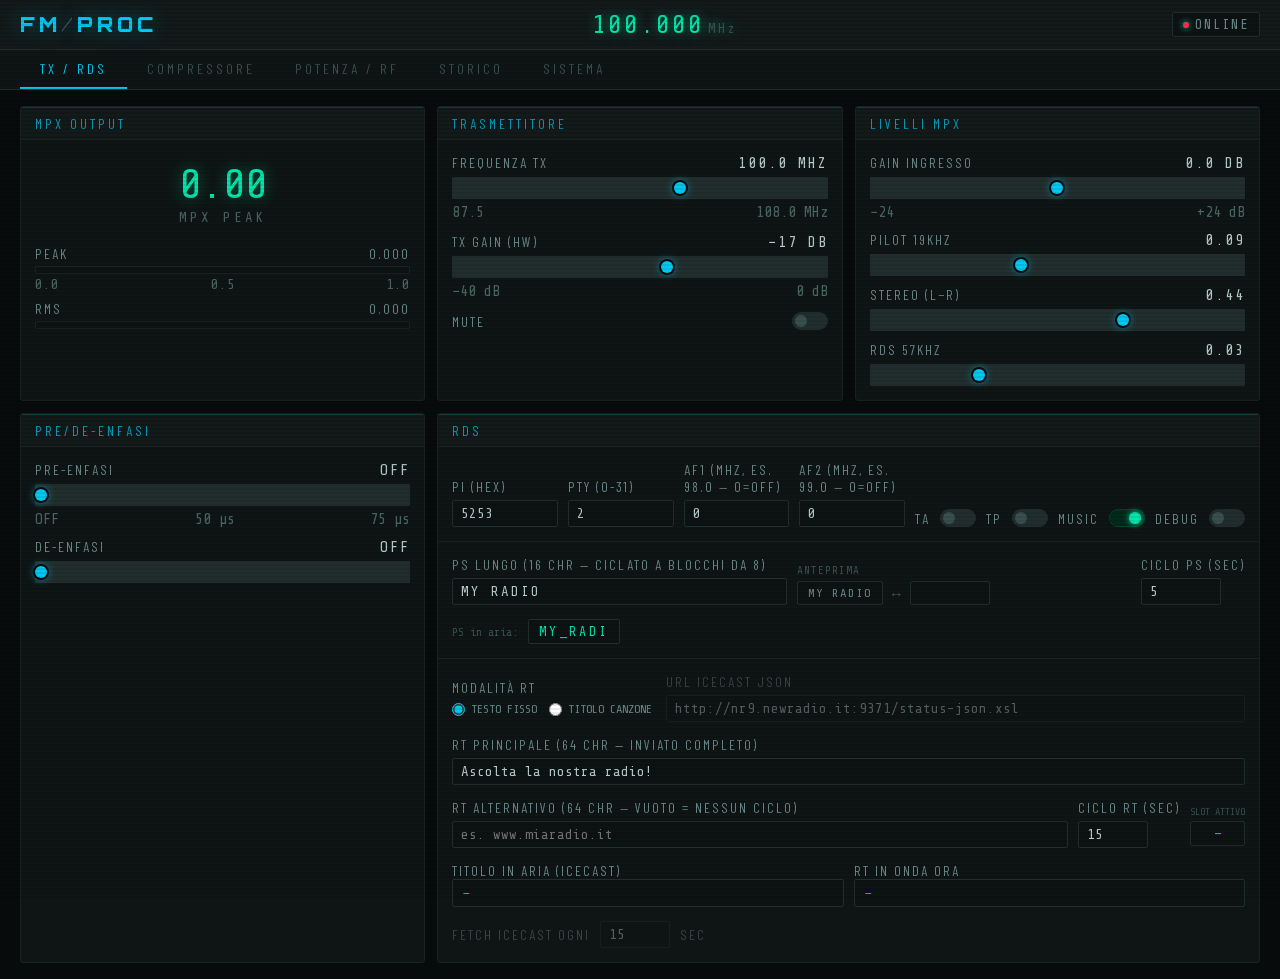
==== control/index.html @ bea3f8e0 "RDS: TP, MS, AF2, PS cycling fix, chain manager webradio RDS encoder (librds/rds.c, rds.h, globals.h" ====
<!DOCTYPE html>
<html lang="it">
<head>
<meta charset="UTF-8">
<meta name="viewport" content="width=device-width, initial-scale=1.0">
<title>FM Processor</title>
<style>
@font-face { font-family:'Barlow Condensed'; font-style:normal; font-weight:300; font-display:swap; src:url('fonts/barlow-condensed-300.woff2') format('woff2'); }
@font-face { font-family:'Barlow Condensed'; font-style:normal; font-weight:400; font-display:swap; src:url('fonts/barlow-condensed-400.woff2') format('woff2'); }
@font-face { font-family:'Barlow Condensed'; font-style:normal; font-weight:600; font-display:swap; src:url('fonts/barlow-condensed-600.woff2') format('woff2'); }
@font-face { font-family:'Barlow Condensed'; font-style:normal; font-weight:700; font-display:swap; src:url('fonts/barlow-condensed-700.woff2') format('woff2'); }
@font-face { font-family:'Orbitron'; font-style:normal; font-weight:400 900; font-display:swap; src:url('fonts/orbitron.woff2') format('woff2'); }
@font-face { font-family:'Share Tech Mono'; font-style:normal; font-weight:400; font-display:swap; src:url('fonts/share-tech-mono.woff2') format('woff2'); }
</style>
<style>
:root {
  --bg:         #080b0b;
  --bg2:        #0d1212;
  --panel:      #0f1515;
  --panel2:     #131a1a;
  --border:     #1a2222;
  --border2:    #222e2e;
  --text:       #b8cccc;
  --text-dim:   #3a5050;
  --text-mid:   #6a8888;
  --green:      #00e5aa;
  --green-dim:  #004433;
  --yellow:     #f5c400;
  --red:        #ff2d55;
  --red-dim:    #440010;
  --blue:       #00c8f0;
  --blue-dim:   #003344;
  --orange:     #ff7d2a;
  --purple:     #b060ff;
  --mono:       'Share Tech Mono', monospace;
  --orb:        'Orbitron', sans-serif;
  --cond:       'Barlow Condensed', sans-serif;
}
*{box-sizing:border-box;margin:0;padding:0}
body{background:var(--bg);color:var(--text);font-family:var(--cond);font-size:15px;min-height:100vh;overflow-x:hidden}

/* ── SCANLINE overlay ── */
body::before{
  content:'';position:fixed;inset:0;pointer-events:none;z-index:9999;
  background:repeating-linear-gradient(0deg,transparent,transparent 2px,rgba(0,0,0,.08) 2px,rgba(0,0,0,.08) 4px);
}

/* ── TOP BAR ── */
.topbar{
  display:flex;align-items:center;justify-content:space-between;
  padding:10px 20px;background:var(--panel2);
  border-bottom:1px solid var(--border2);
  position:sticky;top:0;z-index:100;
}
.logo{font-family:var(--orb);font-size:20px;font-weight:900;letter-spacing:4px;
  color:var(--blue);text-shadow:0 0 20px rgba(0,200,240,.4);}
.logo em{color:var(--text-dim);font-style:normal;font-weight:400}
.topbar-center{display:flex;gap:20px;align-items:center}
.freq-display{
  font-family:var(--mono);font-size:26px;color:var(--green);
  text-shadow:0 0 12px rgba(0,229,170,.5);letter-spacing:2px;
}
.freq-display span{font-size:14px;color:var(--text-dim);margin-left:4px}
.topbar-right{display:flex;gap:12px;align-items:center}
.status-chip{
  display:flex;align-items:center;gap:6px;padding:4px 10px;
  background:var(--bg2);border:1px solid var(--border2);border-radius:2px;
  font-family:var(--mono);font-size:14px;letter-spacing:1px;color:var(--text-mid);
}
.status-chip .dot{width:6px;height:6px;border-radius:50%;background:var(--green);
  box-shadow:0 0 6px var(--green);animation:pulse 2s ease-in-out infinite}
.status-chip.alarm .dot{background:var(--red);box-shadow:0 0 8px var(--red);animation:blink .5s step-end infinite}
@keyframes pulse{0%,100%{opacity:1}50%{opacity:.3}}
@keyframes blink{0%,100%{opacity:1}50%{opacity:0}}

/* ── TABS ── */
.tabs{display:flex;gap:0;border-bottom:1px solid var(--border2);background:var(--panel);padding:0 20px}
.tab{
  padding:10px 20px;cursor:pointer;font-family:var(--cond);font-size:14px;
  letter-spacing:3px;text-transform:uppercase;color:var(--text-dim);
  border-bottom:2px solid transparent;transition:all .2s;
}
.tab:hover{color:var(--text-mid)}
.tab.active{color:var(--blue);border-bottom-color:var(--blue)}

/* ── CONTENT ── */
.page{display:none;padding:16px 20px;animation:fadein .2s ease}
.page.active{display:block}
@keyframes fadein{from{opacity:0;transform:translateY(4px)}to{opacity:1;transform:none}}

/* ── GRID LAYOUTS ── */
.grid-3{display:grid;grid-template-columns:repeat(3,1fr);gap:12px}
.grid-2{display:grid;grid-template-columns:repeat(2,1fr);gap:12px}
.grid-4{display:grid;grid-template-columns:repeat(4,1fr);gap:12px}
.col-span-2{grid-column:span 2}
.col-span-3{grid-column:span 3}

/* ── PANEL ── */
.panel{background:var(--panel);border:1px solid var(--border);border-radius:3px;overflow:hidden}
.panel-hdr{
  padding:7px 14px;background:var(--panel2);
  border-bottom:1px solid var(--border);
  border-top:1px solid rgba(0,200,240,.18);
  display:flex;align-items:center;justify-content:space-between;
}
.panel-title{font-family:var(--cond);font-size:14px;letter-spacing:3px;text-transform:uppercase;color:var(--blue);opacity:.75}
.panel-body{padding:14px}

/* ── BIG METRIC ── */
.big-metric{text-align:center;padding:10px 6px}
.big-val{font-family:var(--mono);font-size:42px;line-height:1;letter-spacing:-1px}
.big-val.green{color:var(--green);text-shadow:0 0 16px rgba(0,229,170,.4)}
.big-val.yellow{color:var(--yellow);text-shadow:0 0 12px rgba(245,196,0,.4)}
.big-val.red{color:var(--red);text-shadow:0 0 16px rgba(255,45,85,.5)}
.big-unit{font-family:var(--mono);font-size:14px;color:#4a6262;letter-spacing:3px;margin-top:4px}

/* ── VU METER ── */
.vu-wrap{position:relative;height:8px;background:var(--bg2);border:1px solid var(--border);border-radius:1px;overflow:hidden}
.vu-fill{height:100%;border-radius:1px;transition:width .08s ease-out}
.vu-fill.green{background:linear-gradient(to right,var(--green-dim),var(--green))}
.vu-fill.red{background:linear-gradient(to right,rgba(255,45,85,.3),var(--red))}
.vu-label{display:flex;justify-content:space-between;font-family:var(--mono);font-size:14px;color:#4a6666;margin-top:3px}

/* ── VBAR ── */
.vbar-section{display:flex;gap:8px;height:120px;align-items:flex-end}
.vbar-col{display:flex;flex-direction:column;align-items:center;gap:4px;flex:1}
.vbar-col-lbl{font-family:var(--mono);font-size:15px;color:#4a6262;letter-spacing:1px}
.vbar-track{flex:1;width:100%;background:var(--bg2);border:1px solid var(--border);border-radius:1px;position:relative;overflow:hidden}
.vbar-bar{position:absolute;bottom:0;left:1px;right:1px;border-radius:1px 1px 0 0;transition:height .08s ease-out}
.vbar-bar.g{background:linear-gradient(to top,var(--green-dim),var(--green))}
.vbar-bar.r{position:absolute;top:0;bottom:auto;border-radius:0 0 1px 1px;background:linear-gradient(to bottom,rgba(255,45,85,.3),var(--red))}
.vbar-num{font-family:var(--mono);font-size:14px;color:var(--text)}

/* ── SLIDER CONTROL ── */
.ctrl-item{display:flex;flex-direction:column;gap:5px}
.ctrl-lbl{display:flex;justify-content:space-between;align-items:baseline;
  font-family:var(--cond);font-size:14px;letter-spacing:2px;text-transform:uppercase;color:var(--text-mid)}
.ctrl-val{font-family:var(--mono);font-size:15px;color:var(--text)}
input[type=range]{
  -webkit-appearance:none;width:100%;height:2px;
  background:var(--border2);border-radius:1px;outline:none;cursor:pointer;
  touch-action:none;padding:10px 0;box-sizing:content-box;
}
input[type=range]::-webkit-slider-thumb{
  -webkit-appearance:none;width:12px;height:12px;border-radius:50%;
  background:var(--blue);box-shadow:0 0 0 2px var(--bg),0 0 8px var(--blue);
  cursor:pointer;transition:transform .1s;
}
input[type=range]::-webkit-slider-thumb:hover{transform:scale(1.3)}
.range-ends{display:flex;justify-content:space-between;font-family:var(--mono);font-size:15px;color:#4a6666}

/* ── TOGGLE ── */
.toggle-row{display:flex;align-items:center;justify-content:space-between;gap:10px}
.toggle-lbl{font-family:var(--cond);font-size:14px;letter-spacing:2px;text-transform:uppercase;color:var(--text-mid)}
.toggle{position:relative;width:36px;height:18px;flex-shrink:0}
.toggle input{opacity:0;width:0;height:0}
.tslider{position:absolute;inset:0;background:var(--border2);border-radius:9px;cursor:pointer;transition:.2s;border:1px solid var(--border2)}
.tslider::before{content:'';position:absolute;width:12px;height:12px;left:2px;top:2px;background:var(--text-dim);border-radius:50%;transition:.2s}
.toggle input:checked+.tslider{background:#002a1a;border-color:var(--green-dim)}
.toggle input:checked+.tslider::before{transform:translateX(17px);background:var(--green);box-shadow:0 0 6px var(--green)}

/* ── ALARM BOX ── */
.alarm-row{display:flex;gap:8px;flex-wrap:wrap;margin-top:8px}
.alarm-chip{
  padding:4px 10px;border-radius:2px;font-family:var(--mono);font-size:14px;
  letter-spacing:1px;border:1px solid var(--border2);color:var(--text-dim);
  background:var(--bg2);transition:.3s;
}
.alarm-chip.active{background:var(--red-dim);border-color:var(--red);color:var(--red);
  box-shadow:0 0 10px rgba(255,45,85,.2);animation:blink .8s step-end infinite}

/* ── CURVE CANVAS ── */
.curve-canvas{display:block;width:100%;max-width:340px;aspect-ratio:1;background:#060909;border:1px solid var(--1c2e2e, #1c2e2e);border-radius:2px;cursor:crosshair}

/* ── INPUT TEXT ── */
.txt-input{
  background:var(--bg2);border:1px solid var(--border2);border-radius:2px;
  color:var(--text);font-family:var(--mono);font-size:14px;padding:5px 8px;
  width:100%;outline:none;transition:border .2s;
}
.txt-input:focus{border-color:var(--blue)}

/* ── BUTTON ── */
.btn{
  padding:7px 16px;background:transparent;border:1px solid var(--border2);
  color:var(--text-mid);font-family:var(--cond);font-size:15px;
  letter-spacing:2px;text-transform:uppercase;cursor:pointer;
  border-radius:2px;transition:all .15s;
}
.btn:hover{border-color:var(--blue);color:var(--blue)}
.btn.primary{border-color:var(--green);color:var(--green)}
.btn.primary:hover{background:var(--green-dim)}
.btn.danger{border-color:var(--red);color:var(--red)}
.btn.danger:hover{background:var(--red-dim)}
.btn.warn{border-color:var(--yellow);color:var(--yellow)}

/* ── DIVIDER ── */
.divider{height:1px;background:var(--border);margin:10px 0}

/* ── HISTORY CANVAS ── */
.hist-canvas{display:block;width:100%;height:120px;background:var(--bg2);border:1px solid var(--border)}

/* ── SOFTSTART INDICATOR ── */
.softstart-bar{height:4px;background:var(--bg2);border:1px solid var(--border);border-radius:1px;overflow:hidden;margin-top:6px}
.softstart-fill{height:100%;background:linear-gradient(to right,var(--blue-dim),var(--blue));width:0%;transition:width .15s}

/* ── PID PARAMS ── */
.pid-grid{display:grid;grid-template-columns:repeat(3,1fr);gap:8px}

/* ── SEPARATOR ROW ── */
.sep-row{grid-column:1/-1;display:flex;align-items:center;gap:8px;padding:4px 0}
.sep-row::before,.sep-row::after{content:'';flex:1;height:1px;background:var(--border)}
.sep-row span{font-family:var(--cond);font-size:14px;letter-spacing:3px;color:var(--text-dim)}

/* ── TOOLTIP ── */
.tt{position:relative;cursor:help}
.tt::after{content:attr(data-tip);position:absolute;bottom:calc(100% + 6px);left:50%;transform:translateX(-50%);
  background:#1a2222;border:1px solid var(--border2);color:var(--text-mid);
  font-family:var(--mono);font-size:14px;padding:4px 8px;white-space:nowrap;border-radius:2px;
  opacity:0;pointer-events:none;transition:.15s;z-index:200}
.tt:hover::after{opacity:1}

/* ── SECTION GAP ── */
.gap{margin-top:12px}

/* ═══════════════════════════════════════════════════════════
   MOBILE — breakpoint 768px
   ═══════════════════════════════════════════════════════════ */
@media (max-width: 768px) {

  /* ── Top bar ── */
  .topbar{
    flex-wrap:wrap;gap:8px;padding:8px 12px;
  }
  .logo{font-size:16px;letter-spacing:2px}
  .topbar-center{order:3;width:100%;justify-content:center}
  .freq-display{font-size:28px}
  .topbar-right{gap:8px}
  .status-chip{font-size:8px;padding:3px 8px}

  /* ── Tabs — scroll orizzontale ── */
  .tabs{
    padding:0 8px;overflow-x:auto;overflow-y:hidden;
    scrollbar-width:none;-webkit-overflow-scrolling:touch;
    flex-wrap:nowrap;
  }
  .tabs::-webkit-scrollbar{display:none}
  .tab{
    padding:10px 14px;font-size:10px;letter-spacing:1px;
    white-space:nowrap;flex-shrink:0;
  }

  /* ── Grid: tutto a 1 colonna ── */
  .grid-3,.grid-2,.grid-4{
    grid-template-columns:1fr !important;
  }
  .col-span-2,.col-span-3{
    grid-column:span 1 !important;
  }

  /* ── Page padding ── */
  .page{padding:10px 10px}

  /* ── Panel body ── */
  .panel-body{padding:12px 10px}
  .panel-hdr{padding:8px 12px}
  .panel-title{font-size:11px;letter-spacing:2px}

  /* ── Big metric ── */
  .big-val{font-size:52px}
  .big-unit{font-size:10px}

  /* ── Slider ── */
  .ctrl-lbl{font-size:12px}
  .ctrl-val{font-size:12px}
  .range-ends{font-size:10px}
  input[type=range]{height:4px}
  input[type=range]::-webkit-slider-thumb{width:20px;height:20px}

  /* ── Toggle ── */
  .toggle{width:44px;height:22px}
  .tslider::before{width:16px;height:16px}
  .toggle input:checked+.tslider::before{transform:translateX(21px)}
  .toggle-lbl{font-size:12px}
  .toggle-row{padding:4px 0}

  /* ── VU meter ── */
  .vu-wrap{height:10px}
  .vu-label{font-size:10px}

  /* ── Vbar section ── */
  .vbar-section{height:100px}
  .vbar-col-lbl{font-size:10px}
  .vbar-num{font-size:11px}

  /* ── Alarm chips ── */
  .alarm-row{gap:6px}
  .alarm-chip{font-size:11px;padding:6px 12px}

  /* ── Curva compressore ── */
  .curve-canvas{aspect-ratio:4/3}

  /* ── Input testo ── */
  .txt-input{font-size:14px;padding:8px 10px}

  /* ── Bottoni ── */
  .btn{padding:10px 18px;font-size:11px}

  /* ── RDS grid interna ── */
  #tab-tx .panel-body > div[style*="grid-template-columns"]{
    grid-template-columns:1fr 1fr !important;
  }

  /* ── Compressore params grid ── */
  #tab-comp .grid-3[style*="gap"]{
    grid-template-columns:1fr !important;
  }
  #tab-comp > .grid-3 { min-height: unset; }

  /* ── PID grid ── */
  .pid-grid{grid-template-columns:repeat(3,1fr)}

  /* ── DAC/PID panel: stack verticale ── */
  .panel-body > div[style*="grid-template-columns:1fr 1fr"]{
    grid-template-columns:1fr !important;
  }

  /* ── Softstart ── */
  #softstart-fill{transition:width .3s}

  /* ── Sistema info ── */
  #tab-system .grid-2{grid-template-columns:1fr !important}

  /* ── Storico canvas più alto ── */
  .hist-canvas{height:140px}

  /* ── Sep row ── */
  .sep-row{grid-column:span 1 !important}
}

/* ── Breakpoint medio: tablet ── */
@media (max-width: 1024px) and (min-width: 769px) {
  .grid-3{grid-template-columns:repeat(2,1fr) !important}
  .col-span-3{grid-column:span 2 !important}
  .page{padding:12px 16px}
}
</style>
</head>
<body>

<!-- TOP BAR -->
<div class="topbar">
  <div class="logo">FM<em>/</em>PROC</div>
  <div class="topbar-center">
    <div class="freq-display" id="top-freq">100.000<span>MHz</span></div>
  </div>
  <div class="topbar-right">
    <div class="status-chip" id="chip-conn"><div class="dot"></div>ONLINE</div>
    <div class="status-chip" id="chip-alarm" style="display:none"><div class="dot" style="background:var(--red)"></div>ALLARME</div>
    <div class="status-chip" id="chip-mute" style="display:none"><div class="dot" style="background:var(--yellow)"></div>MUTE</div>
  </div>
</div>

<!-- TABS -->
<div class="tabs">
  <div class="tab active" onclick="showTab('tx')">TX / RDS</div>
  <div class="tab" onclick="showTab('comp')">Compressore</div>
  <div class="tab" onclick="showTab('power')">Potenza / RF</div>
  <div class="tab" onclick="showTab('history')">Storico</div>
  <div class="tab" onclick="showTab('system')">Sistema</div>
</div>

<!-- ═══════════════════════════════════════════ TAB TX ═══ -->
<div class="page active" id="tab-tx">
  <div class="grid-3">

    <!-- Metering MPX -->
    <div class="panel">
      <div class="panel-hdr"><span class="panel-title">MPX Output</span></div>
      <div class="panel-body">
        <div class="big-metric">
          <div class="big-val green" id="mpx-peak-val">0.00</div>
          <div class="big-unit">MPX PEAK</div>
        </div>
        <div style="margin-top:10px">
          <div class="ctrl-lbl">Peak<span id="mpx-peak-num">0.000</span></div>
          <div class="vu-wrap" style="margin-top:4px"><div class="vu-fill green" id="bar-mpx-peak" style="width:0%"></div></div>
          <div class="vu-label"><span>0.0</span><span>0.5</span><span>1.0</span></div>
          <div class="ctrl-lbl" style="margin-top:8px">RMS<span id="mpx-rms-num">0.000</span></div>
          <div class="vu-wrap" style="margin-top:4px"><div class="vu-fill green" id="bar-mpx-rms" style="width:0%"></div></div>
        </div>
      </div>
    </div>

    <!-- TX Freq + Gain -->
    <div class="panel">
      <div class="panel-hdr"><span class="panel-title">Trasmettitore</span></div>
      <div class="panel-body" style="display:flex;flex-direction:column;gap:12px">
        <div class="ctrl-item">
          <div class="ctrl-lbl">Frequenza TX<span class="ctrl-val" id="lbl-txfreq">100.0 MHz</span></div>
          <input type="range" id="sl-txfreq" min="87.5" max="108.0" step="0.1" value="100.0"
                 oninput="onTxParam('txfreq',+this.value)">
          <div class="range-ends"><span>87.5</span><span>108.0 MHz</span></div>
        </div>
        <div class="ctrl-item">
          <div class="ctrl-lbl">TX Gain (HW)<span class="ctrl-val" id="lbl-txgain">−17 dB</span></div>
          <input type="range" id="sl-txgain" min="-40" max="0" step="1" value="-17"
                 oninput="onTxParam('txgain',+this.value)">
          <div class="range-ends"><span>−40 dB</span><span>0 dB</span></div>
        </div>
        <div class="toggle-row">
          <span class="toggle-lbl">Mute</span>
          <label class="toggle"><input type="checkbox" id="tog-mute" onchange="toggleAndSend('tog-mute','MUTE=')"><span class="tslider"></span></label>
        </div>
      </div>
    </div>

    <!-- Audio levels -->
    <div class="panel">
      <div class="panel-hdr"><span class="panel-title">Livelli MPX</span></div>
      <div class="panel-body" style="display:flex;flex-direction:column;gap:10px">
        <div class="ctrl-item">
          <div class="ctrl-lbl">Gain Ingresso<span class="ctrl-val" id="lbl-gain">0.0 dB</span></div>
          <input type="range" id="sl-gain" min="-24" max="24" step="0.5" value="0"
                 oninput="onTxParam('gain',+this.value)">
          <div class="range-ends"><span>−24</span><span>+24 dB</span></div>
        </div>
        <div class="ctrl-item">
          <div class="ctrl-lbl">Pilot 19kHz<span class="ctrl-val" id="lbl-pilot">0.09</span></div>
          <input type="range" id="sl-pilot" min="0.05" max="0.15" step="0.005" value="0.09"
                 oninput="onTxParam('pilot',+this.value)">
        </div>
        <div class="ctrl-item">
          <div class="ctrl-lbl">Stereo (L−R)<span class="ctrl-val" id="lbl-stereo">0.44</span></div>
          <input type="range" id="sl-stereo" min="0.1" max="0.6" step="0.01" value="0.44"
                 oninput="onTxParam('stereo',+this.value)">
        </div>
        <div class="ctrl-item">
          <div class="ctrl-lbl">RDS 57kHz<span class="ctrl-val" id="lbl-rds">0.03</span></div>
          <input type="range" id="sl-rds" min="0.01" max="0.08" step="0.005" value="0.03"
                 oninput="onTxParam('rds',+this.value)">
        </div>
      </div>
    </div>

    <!-- Pre/De-enfasi -->
    <div class="panel">
      <div class="panel-hdr"><span class="panel-title">Pre/De-enfasi</span></div>
      <div class="panel-body" style="display:flex;flex-direction:column;gap:10px">
        <div class="ctrl-item">
          <div class="ctrl-lbl">Pre-enfasi<span class="ctrl-val" id="lbl-preemph">OFF</span></div>
          <input type="range" id="sl-preemph" min="0" max="75" step="25" value="0"
                 oninput="onTxParam('preemph',+this.value)">
          <div class="range-ends"><span>OFF</span><span>50 µs</span><span>75 µs</span></div>
        </div>
        <div class="ctrl-item">
          <div class="ctrl-lbl">De-enfasi<span class="ctrl-val" id="lbl-deemph">OFF</span></div>
          <input type="range" id="sl-deemph" min="0" max="75" step="25" value="0"
                 oninput="onTxParam('deemph',+this.value)">
        </div>
      </div>
    </div>

    <!-- RDS -->
    <div class="panel col-span-2">
      <div class="panel-hdr">
        <span class="panel-title">RDS</span>
        <span style="font-family:var(--mono);font-size:12px;color:var(--text-mid)" id="rds-on-air-lbl"></span>
      </div>
      <div class="panel-body" style="display:flex;flex-direction:column;gap:14px">

        <!-- Riga 1: PI, PTY, AF1, AF2, TA, TP, Music, Debug -->
        <div style="display:grid;grid-template-columns:1fr 1fr 1fr 1fr auto auto auto auto;gap:10px;align-items:end">
          <div class="ctrl-item">
            <div class="ctrl-lbl">PI (hex)</div>
            <input class="txt-input" id="rds-pi" maxlength="4" value="5253"
                   onchange="sendCmd('PI='+this.value)">
          </div>
          <div class="ctrl-item">
            <div class="ctrl-lbl">PTY (0-31)</div>
            <input class="txt-input" id="rds-pty" type="number" min="0" max="31" value="2"
                   onchange="sendCmd('PTY='+this.value)">
          </div>
          <div class="ctrl-item">
            <div class="ctrl-lbl">AF1 (MHz, es. 98.0 — 0=off)</div>
            <input class="txt-input" id="rds-af1" type="number" step="0.1" min="0" max="107.9" value="0"
                   onchange="var f=parseFloat(this.value)||0; sendCmd('AF1='+(f>0?Math.round(f*10):0))">
          </div>
          <div class="ctrl-item">
            <div class="ctrl-lbl">AF2 (MHz, es. 99.0 — 0=off)</div>
            <input class="txt-input" id="rds-af2" type="number" step="0.1" min="0" max="107.9" value="0"
                   onchange="var f=parseFloat(this.value)||0; sendCmd('AF2='+(f>0?Math.round(f*10):0))">
          </div>
          <div class="toggle-row" style="margin:0">
            <span class="toggle-lbl tt" data-tip="Traffic Announcement">TA</span>
            <label class="toggle"><input type="checkbox" id="tog-ta" onchange="toggleAndSend('tog-ta','TA=')"><span class="tslider"></span></label>
          </div>
          <div class="toggle-row" style="margin:0">
            <span class="toggle-lbl tt" data-tip="Traffic Programme — la stazione trasporta info traffico">TP</span>
            <label class="toggle"><input type="checkbox" id="tog-tp" onchange="toggleAndSend('tog-tp','TP=')"><span class="tslider"></span></label>
          </div>
          <div class="toggle-row" style="margin:0">
            <span class="toggle-lbl tt" data-tip="Music (on) / Speech (off)">Music</span>
            <label class="toggle"><input type="checkbox" id="tog-ms" checked onchange="toggleAndSend('tog-ms','MS=')"><span class="tslider"></span></label>
          </div>
          <div class="toggle-row" style="margin:0">
            <span class="toggle-lbl">Debug</span>
            <label class="toggle"><input type="checkbox" id="tog-debug" onchange="toggleAndSend('tog-debug','DEBUG=')"><span class="tslider"></span></label>
          </div>
        </div>

        <!-- Separatore -->
        <div style="border-top:1px solid var(--border);margin:0 -14px"></div>

        <!-- Riga 2: PS cycling -->
        <div style="display:grid;grid-template-columns:1fr 1fr auto;gap:10px;align-items:end">
          <div class="ctrl-item" style="grid-column:span 1">
            <div class="ctrl-lbl">PS lungo (16 chr — ciclato a blocchi da 8)</div>
            <input class="txt-input" id="rds-ps-long" maxlength="16" value="MY RADIO"
                   style="font-family:var(--mono);letter-spacing:2px"
                   oninput="updatePsPreview(this.value)"
                   onchange="saveRdsCfg()">
          </div>
          <div style="display:flex;flex-direction:column;gap:4px;justify-content:flex-end">
            <div style="font-family:var(--mono);font-size:11px;color:var(--text-dim);letter-spacing:1px">ANTEPRIMA</div>
            <div style="display:flex;gap:6px">
              <span class="status-chip" style="font-size:12px;letter-spacing:2px;min-width:80px;justify-content:center" id="ps-prev1">MY RADI</span>
              <span style="color:var(--text-dim);align-self:center">↔</span>
              <span class="status-chip" style="font-size:12px;letter-spacing:2px;min-width:80px;justify-content:center" id="ps-prev2">O&nbsp;&nbsp;&nbsp;&nbsp;&nbsp;&nbsp;&nbsp;&nbsp;</span>
            </div>
          </div>
          <div class="ctrl-item">
            <div class="ctrl-lbl">Ciclo PS (sec)</div>
            <input class="txt-input" id="rds-ps-cycle" type="number" min="1" max="60" step="0.5" value="5"
                   style="width:80px" onchange="saveRdsCfg()">
          </div>
        </div>

        <!-- Riga 3: PS corrente in aria (read-only, aggiornato dal poll) -->
        <div style="display:flex;align-items:center;gap:10px;font-family:var(--mono);font-size:12px;color:var(--text-dim)">
          <span>PS in aria:</span>
          <span class="status-chip" style="font-size:13px;letter-spacing:3px;color:var(--green)" id="rds-ps">MY_RADI</span>
        </div>

        <!-- Separatore -->
        <div style="border-top:1px solid var(--border);margin:0 -14px"></div>

        <!-- Riga 4: RT mode + Icecast URL -->
        <div style="display:grid;grid-template-columns:auto 1fr;gap:14px;align-items:center">
          <div>
            <div class="ctrl-lbl" style="margin-bottom:6px">Modalità RT</div>
            <div style="display:flex;gap:12px">
              <label style="display:flex;align-items:center;gap:6px;cursor:pointer;font-family:var(--mono);font-size:12px;color:var(--text-mid)">
                <input type="radio" name="rt-mode" id="rt-mode-fixed" value="fixed" checked
                       onchange="onRtModeChange()" style="accent-color:var(--blue)">
                TESTO FISSO
              </label>
              <label style="display:flex;align-items:center;gap:6px;cursor:pointer;font-family:var(--mono);font-size:12px;color:var(--text-mid)">
                <input type="radio" name="rt-mode" id="rt-mode-song" value="song"
                       onchange="onRtModeChange()" style="accent-color:var(--green)">
                TITOLO CANZONE
              </label>
            </div>
          </div>
          <div class="ctrl-item" id="rds-icecast-row">
            <div class="ctrl-lbl">URL Icecast JSON</div>
            <input class="txt-input" id="rds-icecast-url" type="url"
                   value="http://nr9.newradio.it:9371/status-json.xsl"
                   style="width:100%"
                   onchange="saveRdsCfg()">
          </div>
        </div>

        <!-- Riga 5: RT principale -->
        <div class="ctrl-item" id="rds-rt-fixed-row">
          <div class="ctrl-lbl" id="rds-rt-fixed-lbl">RT principale (64 chr — inviato completo)</div>
          <input class="txt-input" id="rds-rt-fixed" maxlength="64"
                 value="Ascolta la nostra radio!"
                 style="width:100%"
                 onchange="saveRdsCfg()">
        </div>

        <!-- Riga 6: RT alternativo + intervallo ciclo -->
        <div style="display:grid;grid-template-columns:1fr auto auto;gap:10px;align-items:end">
          <div class="ctrl-item">
            <div class="ctrl-lbl">RT alternativo (64 chr — vuoto = nessun ciclo)</div>
            <input class="txt-input" id="rds-rt-alt" maxlength="64" value=""
                   placeholder="es. www.miaradio.it"
                   style="width:100%"
                   onchange="saveRdsCfg()">
          </div>
          <div class="ctrl-item">
            <div class="ctrl-lbl">Ciclo RT (sec)</div>
            <input class="txt-input" id="rds-rt-alt-sec" type="number" min="1" max="300" step="1" value="15"
                   style="width:70px" onchange="saveRdsCfg()">
          </div>
          <div style="display:flex;flex-direction:column;gap:4px;justify-content:flex-end;padding-bottom:2px">
            <div style="font-family:var(--mono);font-size:10px;color:var(--text-dim)">SLOT ATTIVO</div>
            <div class="status-chip" style="font-size:13px;color:var(--blue);min-width:50px;justify-content:center" id="rds-rt-slot">—</div>
          </div>
        </div>

        <!-- Riga 7: stato in aria -->
        <div style="display:grid;grid-template-columns:1fr 1fr;gap:10px">
          <div>
            <div class="ctrl-lbl">Titolo in aria (Icecast)</div>
            <div class="status-chip" style="width:100%;font-size:12px;color:var(--green);letter-spacing:1px;padding:6px 10px;overflow:hidden;text-overflow:ellipsis;white-space:nowrap" id="rds-current-title">—</div>
          </div>
          <div>
            <div class="ctrl-lbl">RT in onda ora</div>
            <div class="status-chip" style="width:100%;font-size:12px;color:var(--blue);letter-spacing:1px;padding:6px 10px;overflow:hidden;text-overflow:ellipsis;white-space:nowrap" id="rds-rt">—</div>
          </div>
        </div>

        <!-- Riga 8: Intervallo fetch Icecast -->
        <div id="rds-icecast-interval-row" style="display:flex;align-items:center;gap:10px">
          <div class="ctrl-lbl" style="white-space:nowrap">Fetch Icecast ogni</div>
          <input class="txt-input" id="rds-icecast-interval" type="number" min="5" max="300" step="5" value="15"
                 style="width:70px" onchange="saveRdsCfg()">
          <div class="ctrl-lbl">sec</div>
        </div>

      </div>
    </div>

  </div>
</div>

<!-- ═══════════════════════════════════════════ TAB COMP ═══ -->
<div class="page" id="tab-comp">
  <div style="display:grid;grid-template-columns:2fr 1fr;gap:12px;align-items:stretch">

    <!-- Curva trasferimento -->
    <div class="panel" style="display:flex;flex-direction:column">
      <div class="panel-hdr">
        <span class="panel-title">Curva di Trasferimento</span>
        <span style="font-family:var(--mono);font-size:13px;color:var(--text-mid)" id="curve-info"></span>
      </div>
      <div class="panel-body" style="flex:1;display:flex;flex-direction:column">
        <canvas class="curve-canvas" id="curve-canvas"
          style="flex:1;width:100%;max-width:none;aspect-ratio:unset;min-height:380px"></canvas>
        <div style="display:flex;gap:14px;margin-top:8px;font-family:var(--mono);font-size:12px;color:var(--text-dim)">
          <span style="display:flex;align-items:center;gap:5px"><span style="display:inline-block;width:12px;height:2px;background:var(--blue)"></span>Curva</span>
          <span style="display:flex;align-items:center;gap:5px"><span style="display:inline-block;width:12px;height:1px;border-top:1px dashed rgba(255,255,255,.2)"></span>1:1</span>
          <span style="display:flex;align-items:center;gap:5px"><span style="display:inline-block;width:8px;height:8px;border-radius:50%;background:var(--red)"></span>Punto op.</span>
        </div>
      </div>
    </div>

    <!-- Colonna destra -->
    <div style="display:flex;flex-direction:column;gap:12px">

      <!-- Metering (nascosto quando i parametri sono aperti) -->
      <div class="panel" id="comp-metering-panel" style="display:flex;flex-direction:column">
        <div class="panel-hdr"><span class="panel-title">Metering</span></div>
        <div class="panel-body" style="display:flex;flex-direction:column;gap:12px">
          <div class="big-metric">
            <div class="big-val green" id="gr-big">0.0</div>
            <div class="big-unit">dB GAIN REDUCTION</div>
          </div>
          <div class="vbar-section">
            <div class="vbar-col">
              <span class="vbar-col-lbl">INPUT</span>
              <div class="vbar-track"><div class="vbar-bar g" id="vbar-in" style="height:0%"></div></div>
              <span class="vbar-num" id="vbar-in-val">−∞</span>
            </div>
            <div class="vbar-col">
              <span class="vbar-col-lbl">GR</span>
              <div class="vbar-track"><div class="vbar-bar r" id="vbar-gr" style="height:0%"></div></div>
              <span class="vbar-num" id="vbar-gr-val">—</span>
            </div>
            <div class="vbar-col">
              <span class="vbar-col-lbl">OUT PK</span>
              <div class="vbar-track"><div class="vbar-bar g" id="vbar-out" style="height:0%"></div></div>
              <span class="vbar-num" id="vbar-out-val">−∞</span>
            </div>
          </div>
          <div class="toggle-row">
            <span class="toggle-lbl">Enable</span>
            <label class="toggle"><input type="checkbox" id="tog-comp" checked onchange="toggleAndSend('tog-comp','COMP_EN=')"><span class="tslider"></span></label>
          </div>
        </div>
      </div>

      <!-- Parametri (sostituisce il metering quando aperto) -->
      <div class="panel" id="comp-params-panel">
        <div class="panel-hdr" onclick="toggleCompParams()" style="cursor:pointer;user-select:none">
          <span class="panel-title">Parametri</span>
          <span id="comp-params-arrow" style="font-size:16px;color:var(--blue);transition:transform .25s">▾</span>
        </div>
        <div id="comp-params-body" class="panel-body" style="display:none;overflow-y:auto">
          <div style="display:flex;flex-direction:column;gap:14px">
            <div class="ctrl-item">
              <div class="ctrl-lbl">Threshold<span class="ctrl-val" id="lbl-thr">−18.0 dBFS</span></div>
              <input type="range" id="sl-thr" min="-40" max="0" step="0.5" value="-18" oninput="onComp('thr',+this.value)">
              <div class="range-ends"><span>−40</span><span>0 dBFS</span></div>
            </div>
            <div class="ctrl-item">
              <div class="ctrl-lbl">Ratio<span class="ctrl-val" id="lbl-ratio">4.0 : 1</span></div>
              <input type="range" id="sl-ratio" min="1" max="20" step="0.5" value="4" oninput="onComp('ratio',+this.value)">
              <div class="range-ends"><span>1:1</span><span>20:1</span></div>
            </div>
            <div class="ctrl-item">
              <div class="ctrl-lbl">Makeup Gain<span class="ctrl-val" id="lbl-mu">+0.0 dB</span></div>
              <input type="range" id="sl-mu" min="-6" max="18" step="0.5" value="0" oninput="onComp('mu',+this.value)">
              <div class="range-ends"><span>−6</span><span>+18 dB</span></div>
            </div>
            <div class="sep-row"><span>Dinamica</span></div>
            <div class="ctrl-item">
              <div class="ctrl-lbl">Soft Knee<span class="ctrl-val" id="lbl-knee">6.0 dB</span></div>
              <input type="range" id="sl-knee" min="0" max="12" step="0.5" value="6" oninput="onComp('knee',+this.value)">
              <div class="range-ends"><span>Hard</span><span>12 dB</span></div>
            </div>
            <div class="ctrl-item">
              <div class="ctrl-lbl">Attack<span class="ctrl-val" id="lbl-atk">5.0 ms</span></div>
              <input type="range" id="sl-atk" min="0.5" max="100" step="0.5" value="5" oninput="onComp('atk',+this.value)">
              <div class="range-ends"><span>0.5 ms</span><span>100 ms</span></div>
            </div>
            <div class="ctrl-item">
              <div class="ctrl-lbl">Release<span class="ctrl-val" id="lbl-rel">150 ms</span></div>
              <input type="range" id="sl-rel" min="10" max="2000" step="10" value="150" oninput="onComp('rel',+this.value)">
              <div class="range-ends"><span>10 ms</span><span>2 s</span></div>
            </div>
          </div>
        </div>
      </div>

    </div><!-- fine colonna destra -->
  </div>
</div>

<!-- ═══════════════════════════════════════════ TAB POWER ═══ -->
<div class="page" id="tab-power">
  <div class="grid-3">

    <!-- Potenza -->
    <div class="panel">
      <div class="panel-hdr"><span class="panel-title">Potenza Avanti</span></div>
      <div class="panel-body">
        <div class="big-metric">
          <div class="big-val green" id="fwd-big">0.00</div>
          <div class="big-unit">WATT FWD</div>
        </div>
        <div class="vu-wrap" style="margin-top:10px"><div class="vu-fill green" id="bar-fwd" style="width:0%"></div></div>
        <div class="vu-label"><span>0</span><span id="fwd-scale-mid">6</span><span id="fwd-scale-max">12 W</span></div>
      </div>
    </div>

    <!-- SWR -->
    <div class="panel">
      <div class="panel-hdr"><span class="panel-title">VSWR / Riflessa</span></div>
      <div class="panel-body">
        <div class="big-metric">
          <div class="big-val green" id="swr-big">1.00</div>
          <div class="big-unit">SWR</div>
        </div>
        <div class="vu-wrap" style="margin-top:10px"><div class="vu-fill green" id="bar-swr" style="width:0%"></div></div>
        <div class="vu-label"><span>1.0</span><span>2.0</span><span>3.0+</span></div>
        <div style="margin-top:8px;display:flex;justify-content:space-between">
          <span class="ctrl-lbl">Riflessa</span>
          <span style="font-family:var(--mono);font-size:15px" id="ref-w-val">0.00 W</span>
        </div>
      </div>
    </div>

    <!-- Temperatura -->
    <div class="panel">
      <div class="panel-hdr"><span class="panel-title">Temperatura</span></div>
      <div class="panel-body">
        <div class="big-metric">
          <div class="big-val green" id="temp-big">0.0</div>
          <div class="big-unit">°C</div>
        </div>
        <div class="vu-wrap" style="margin-top:10px"><div class="vu-fill green" id="bar-temp" style="width:0%"></div></div>
        <div class="vu-label"><span>0°C</span><span>40°C</span><span id="temp-alarm-lbl">65°C ⚠</span></div>
      </div>
    </div>

    <!-- Allarmi -->
    <div class="panel col-span-3">
      <div class="panel-hdr"><span class="panel-title">Allarmi</span></div>
      <div class="panel-body">
        <div class="alarm-row">
          <div class="alarm-chip" id="alm-temp">🌡 TEMP ALTA</div>
          <div class="alarm-chip" id="alm-swr">↩ SWR ALTO</div>
          <div class="alarm-chip" id="alm-fwdlow">⚡ FWD BASSA</div>
          <div class="alarm-chip" id="alm-fwdhigh">⚡ FWD ALTA</div>
        </div>
      </div>
    </div>

    <!-- DAC / PID / Soft-start -->
    <div class="panel col-span-2">
      <div class="panel-hdr"><span class="panel-title">Controllo Potenza — DAC + PID</span></div>
      <div class="panel-body">
        <div style="display:grid;grid-template-columns:1fr 1fr;gap:14px">
          <div>
            <div class="ctrl-item">
              <div class="ctrl-lbl">Target Potenza<span class="ctrl-val" id="lbl-pid-target">5.0 W</span></div>
              <input type="range" id="sl-pid-target" min="0.5" max="15" step="0.5" value="5"
                     oninput="onPidTarget(+this.value)">
              <div class="range-ends"><span>0.5 W</span><span>15 W</span></div>
            </div>
            <div class="divider"></div>
            <div class="pid-grid">
              <div class="ctrl-item">
                <div class="ctrl-lbl">Kp</div>
                <input class="txt-input" id="pid-kp" value="0.8" style="font-size:14px" onchange="sendPid()">
              </div>
              <div class="ctrl-item">
                <div class="ctrl-lbl">Ki</div>
                <input class="txt-input" id="pid-ki" value="0.05" style="font-size:14px" onchange="sendPid()">
              </div>
              <div class="ctrl-item">
                <div class="ctrl-lbl">Kd</div>
                <input class="txt-input" id="pid-kd" value="0.02" style="font-size:14px" onchange="sendPid()">
              </div>
            </div>
          </div>
          <div style="display:flex;flex-direction:column;gap:10px">
            <div style="display:flex;justify-content:space-between;align-items:center">
              <span class="ctrl-lbl">DAC Corrente</span>
              <span style="font-family:var(--mono);font-size:14px" id="dac-val">0</span>
            </div>
            <div class="vu-wrap"><div class="vu-fill green" id="bar-dac" style="width:0%"></div></div>
            <div class="vu-label"><span>0</span><span>2048</span><span>4095</span></div>
            <div style="display:flex;justify-content:space-between;align-items:center;margin-top:4px">
              <span class="ctrl-lbl">PID Output</span>
              <span style="font-family:var(--mono);font-size:14px" id="pid-out-val">0.0</span>
            </div>
            <div style="display:flex;gap:8px;margin-top:auto">
              <button class="btn primary" onclick="doSoftstart()">▶ Soft-Start</button>
              <button class="btn" onclick="sendCmd('MUTE=1')">■ Stop TX</button>
            </div>
            <div class="softstart-bar"><div class="softstart-fill" id="softstart-fill"></div></div>
            <span style="font-family:var(--mono);font-size:14px;color:var(--text-dim)" id="softstart-lbl"></span>
          </div>
        </div>
      </div>
    </div>

    <!-- DAC target manuale -->
    <div class="panel">
      <div class="panel-hdr"><span class="panel-title">Soft-Start Config</span></div>
      <div class="panel-body" style="display:flex;flex-direction:column;gap:10px">
        <div class="ctrl-item">
          <div class="ctrl-lbl">DAC Target (0-4095)<span class="ctrl-val" id="lbl-dac-target">2000</span></div>
          <input type="range" id="sl-dac-target" min="0" max="4095" step="50" value="2000"
                 oninput="document.getElementById('lbl-dac-target').textContent=this.value">
        </div>
        <div class="ctrl-item">
          <div class="ctrl-lbl">Allarme Temp (°C)<span class="ctrl-val" id="lbl-alm-temp">65</span></div>
          <input type="range" id="sl-alm-temp" min="40" max="85" step="1" value="65"
                 oninput="document.getElementById('lbl-alm-temp').textContent=this.value">
        </div>
        <div class="ctrl-item">
          <div class="ctrl-lbl">Allarme SWR max<span class="ctrl-val" id="lbl-alm-swr">2.5</span></div>
          <input type="range" id="sl-alm-swr" min="1.5" max="5.0" step="0.1" value="2.5"
                 oninput="document.getElementById('lbl-alm-swr').textContent=(+this.value).toFixed(1)">
        </div>
      </div>
    </div>

  </div>
</div>

<!-- ═══════════════════════════════════════════ TAB STORICO ═══ -->
<div class="page" id="tab-history">
  <div style="display:flex;flex-direction:column;gap:12px">

    <div class="panel">
      <div class="panel-hdr">
        <span class="panel-title">Temperatura (°C)</span>
        <button class="btn" onclick="downloadCSV()" style="padding:3px 10px;font-size:14px">↓ CSV</button>
      </div>
      <div class="panel-body"><canvas class="hist-canvas" id="hist-temp"></canvas></div>
    </div>

    <div class="grid-2">
      <div class="panel">
        <div class="panel-hdr"><span class="panel-title">Potenza Avanti (W)</span></div>
        <div class="panel-body"><canvas class="hist-canvas" id="hist-fwd"></canvas></div>
      </div>
      <div class="panel">
        <div class="panel-hdr"><span class="panel-title">VSWR</span></div>
        <div class="panel-body"><canvas class="hist-canvas" id="hist-swr"></canvas></div>
      </div>
    </div>

    <div class="panel">
      <div class="panel-hdr"><span class="panel-title">Gain Reduction Compressore (dB)</span></div>
      <div class="panel-body"><canvas class="hist-canvas" id="hist-gr"></canvas></div>
    </div>

  </div>
</div>

<!-- ═══════════════════════════════════════════ TAB SISTEMA ═══ -->
<div class="page" id="tab-system">
  <div class="grid-2">

    <!-- ═══ CATENA WEBRADIO ═══ -->
    <div class="panel col-span-2">
      <div class="panel-hdr">
        <span class="panel-title">Catena Webradio</span>
        <span id="chain-status-badge" style="font-size:12px;font-family:var(--mono);padding:2px 8px;border-radius:4px;background:var(--border);color:var(--text-mid)">—</span>
      </div>
      <div class="panel-body" style="display:flex;flex-direction:column;gap:14px">

        <!-- Controlli avvio/stop -->
        <div style="display:flex;gap:10px;align-items:center;flex-wrap:wrap">
          <button class="btn" id="btn-chain-start"   onclick="chainCmd('start')"  >▶ Start</button>
          <button class="btn" id="btn-chain-stop"    onclick="chainCmd('stop')"   style="background:var(--red)">■ Stop</button>
          <button class="btn" id="btn-chain-restart" onclick="chainCmd('restart')" style="background:var(--yellow);color:#000">↺ Restart</button>
          <span style="color:var(--text-dim);font-size:12px;font-family:var(--mono)" id="chain-uptime"></span>
        </div>

        <!-- URL stream -->
        <div style="display:grid;grid-template-columns:auto 1fr auto;gap:8px;align-items:center">
          <span class="ctrl-lbl">URL Stream</span>
          <input class="txt-input" id="chain-url" type="url"
                 value="http://nr9.newradio.it:9371/stream"
                 placeholder="http://...">
          <button class="btn" onclick="chainSaveUrl()" style="white-space:nowrap">Salva URL</button>
        </div>

        <!-- Flowgraph selezionato -->
        <div style="display:grid;grid-template-columns:auto 1fr auto;gap:8px;align-items:center">
          <span class="ctrl-lbl">Flowgraph</span>
          <input class="txt-input" id="chain-flowgraph" type="text"
                 value="flowgraphs/rds_rx.py" placeholder="flowgraphs/xxx.py">
          <div class="toggle-row" style="margin:0;gap:6px">
            <span class="toggle-lbl tt" data-tip="Riavvio automatico se la catena si ferma">Auto-restart</span>
            <label class="toggle">
              <input type="checkbox" id="tog-chain-restart"
                     onchange="chainSaveCfg()">
              <span class="tslider"></span>
            </label>
          </div>
        </div>

        <!-- Log processo -->
        <div style="display:flex;flex-direction:column;gap:4px">
          <div style="display:flex;justify-content:space-between;align-items:center">
            <span class="ctrl-lbl">Log processi</span>
            <button class="btn" style="font-size:11px;padding:2px 8px" onclick="document.getElementById('chain-log').textContent=''">Pulisci</button>
          </div>
          <pre id="chain-log"
               style="background:var(--surface2);border:1px solid var(--border);border-radius:6px;
                      padding:8px 10px;font-size:11px;font-family:var(--mono);color:var(--text-mid);
                      height:160px;overflow-y:auto;white-space:pre-wrap;margin:0"></pre>
        </div>

      </div>
    </div>

    <!-- EEPROM -->
    <div class="panel">
      <div class="panel-hdr"><span class="panel-title">EEPROM / Memoria Settaggi</span></div>
      <div class="panel-body" style="display:flex;flex-direction:column;gap:10px">
        <p style="color:var(--text-mid);font-size:14px;line-height:1.6">
          Salva tutti i parametri correnti nella memoria EEPROM della mainboard.<br>
          Al prossimo avvio verranno ripristinati automaticamente.
        </p>
        <div style="display:flex;gap:8px">
          <button class="btn primary" onclick="eepromSave()">💾 Salva su EEPROM</button>
          <button class="btn warn" onclick="eepromLoad()">📂 Carica da EEPROM</button>
        </div>
        <div id="eeprom-status" style="font-family:var(--mono);font-size:14px;color:var(--text-dim);min-height:16px"></div>
      </div>
    </div>

    <!-- Info sistema -->
    <div class="panel">
      <div class="panel-hdr"><span class="panel-title">Informazioni Sistema</span></div>
      <div class="panel-body" style="display:flex;flex-direction:column;gap:8px">
        <div style="display:flex;justify-content:space-between;padding:4px 0;border-bottom:1px solid var(--border)">
          <span class="ctrl-lbl" style="color:var(--blue)">Numero di Serie</span>
          <span style="font-family:var(--mono);font-size:14px;color:var(--green)" id="sys-sn">—</span>
        </div>
        <div style="display:flex;justify-content:space-between">
          <span class="ctrl-lbl">Backend</span>
          <span style="font-family:var(--mono);font-size:14px" id="sys-backend">Python Bottle</span>
        </div>
        <div style="display:flex;justify-content:space-between">
          <span class="ctrl-lbl">Storage</span>
          <span style="font-family:var(--mono);font-size:14px" id="sys-storage">—</span>
        </div>
        <div style="display:flex;justify-content:space-between">
          <span class="ctrl-lbl">Modulatore UDP</span>
          <span style="font-family:var(--mono);font-size:14px" id="sys-udp">127.0.0.1:9120</span>
        </div>
        <div style="display:flex;justify-content:space-between">
          <span class="ctrl-lbl">I2C Bus</span>
          <span style="font-family:var(--mono);font-size:14px" id="sys-i2c">/dev/i2c-1</span>
        </div>
        <div style="display:flex;justify-content:space-between">
          <span class="ctrl-lbl">ADC</span>
          <span style="font-family:var(--mono);font-size:14px">ADS1115 @ 0x48</span>
        </div>
        <div style="display:flex;justify-content:space-between">
          <span class="ctrl-lbl">DAC</span>
          <span style="font-family:var(--mono);font-size:14px">MCP4725 @ 0x60</span>
        </div>
        <div style="display:flex;justify-content:space-between">
          <span class="ctrl-lbl">EEPROM</span>
          <span style="font-family:var(--mono);font-size:14px">AT24C32 @ 0x50</span>
        </div>
        <div class="divider"></div>
        <div style="display:flex;justify-content:space-between">
          <span class="ctrl-lbl">Uptime</span>
          <span style="font-family:var(--mono);font-size:14px" id="sys-uptime">—</span>
        </div>
        <div style="display:flex;justify-content:space-between">
          <span class="ctrl-lbl">Ultimo poll</span>
          <span style="font-family:var(--mono);font-size:14px" id="sys-lastpoll">—</span>
        </div>
      </div>
    </div>

    <!-- Fix TX_FREQ/TX_GAIN bug (patch applicabile in runtime) -->
    <div class="panel col-span-2">
      <div class="panel-hdr"><span class="panel-title">Comandi Manuali</span></div>
      <div class="panel-body" style="display:flex;gap:8px;align-items:flex-end">
        <div class="ctrl-item" style="flex:1">
          <div class="ctrl-lbl">Comando UDP raw</div>
          <input class="txt-input" id="raw-cmd" placeholder="es. TX_FREQ=101.5 oppure GET">
        </div>
        <button class="btn" onclick="sendRawCmd()" style="flex-shrink:0">Invia</button>
        <div id="raw-resp" style="flex:2;font-family:var(--mono);font-size:14px;color:var(--text-mid);white-space:pre;max-height:60px;overflow:auto"></div>
      </div>
    </div>

  </div>
</div>

<script>
// ─────────────────────────────────────────────
// Stato locale
// ─────────────────────────────────────────────
const P = {
  thr:-18, ratio:4, knee:6, atk:5, rel:150, mu:0,
  txfreq:100, txgain:-17, gain:0,
  pilot:0.09, stereo:0.44, rds:0.03,
  preemph:0, deemph:0,
};
let compInputDb = -40, compGrDb = 0, compOutPeak = -60;
let startTime = Date.now();

// ─────────────────────────────────────────────
// Tab navigation
// ─────────────────────────────────────────────
function showTab(id) {
  document.querySelectorAll('.page').forEach(p => p.classList.remove('active'));
  document.querySelectorAll('.tab').forEach(t => t.classList.remove('active'));
  document.getElementById('tab-'+id).classList.add('active');
  event.target.classList.add('active');
  if (id === 'history') refreshHistory();
}

// ─────────────────────────────────────────────
// API calls
// ─────────────────────────────────────────────
async function sendCmd(cmd) {
  try {
    await fetch('/api/cmd', {method:'POST',headers:{'Content-Type':'application/json'},body:JSON.stringify({cmd})});
  } catch(e) {}
}

async function sendRawCmd() {
  const cmd = document.getElementById('raw-cmd').value.trim();
  if (!cmd) return;
  try {
    const r = await fetch('/api/cmd', {method:'POST',headers:{'Content-Type':'application/json'},body:JSON.stringify({cmd})});
    const d = await r.json();
    document.getElementById('raw-resp').textContent = d.response || '(no risposta)';
  } catch(e) { document.getElementById('raw-resp').textContent = 'Errore: '+e; }
}

async function eepromSave() {
  const el = document.getElementById('eeprom-status');
  try {
    await fetch('/api/eeprom/save', {method:'POST'});
    el.style.color = 'var(--green)';
    el.textContent = '✓ Salvato — ' + new Date().toLocaleTimeString();
  } catch(e) { el.style.color='var(--red)'; el.textContent='Errore: '+e; }
}

async function eepromLoad() {
  const el = document.getElementById('eeprom-status');
  try {
    const r = await fetch('/api/eeprom/load', {method:'POST'});
    const d = await r.json();
    if (d.ok) { el.style.color='var(--blue)'; el.textContent='✓ Caricato da EEPROM'; }
    else { el.style.color='var(--yellow)'; el.textContent='⚠ '+d.error; }
  } catch(e) { el.style.color='var(--red)'; el.textContent='Errore: '+e; }
}

async function doSoftstart() {
  const target = parseInt(document.getElementById('sl-dac-target').value);
  try {
    await fetch('/api/softstart', {method:'POST',headers:{'Content-Type':'application/json'},body:JSON.stringify({dac_target:target})});
    document.getElementById('softstart-lbl').textContent = 'Soft-start → DAC '+target;
  } catch(e) {}
}

async function sendPid() {
  const kp = parseFloat(document.getElementById('pid-kp').value);
  const ki = parseFloat(document.getElementById('pid-ki').value);
  const kd = parseFloat(document.getElementById('pid-kd').value);
  try {
    await fetch('/api/pid', {method:'POST',headers:{'Content-Type':'application/json'},body:JSON.stringify({kp,ki,kd})});
  } catch(e) {}
}

function onPidTarget(val) {
  document.getElementById('lbl-pid-target').textContent = val.toFixed(1)+' W';
  try {
    fetch('/api/pid', {method:'POST',headers:{'Content-Type':'application/json'},body:JSON.stringify({target_w:val})});
  } catch(e) {}
}

// ─────────────────────────────────────────────
// Param handlers
// ─────────────────────────────────────────────
function onTxParam(name, val) {
  P[name] = val;
  const map = {
    txfreq: ['lbl-txfreq', v=>v.toFixed(1)+' MHz', v=>'TX_FREQ='+v],
    txgain: ['lbl-txgain', v=>(v>=0?'+':'')+v.toFixed(0)+' dB', v=>'TX_GAIN='+v],
    gain:   ['lbl-gain',   v=>(v>=0?'+':'')+v.toFixed(1)+' dB', v=>'GAIN='+v],
    pilot:  ['lbl-pilot',  v=>v.toFixed(3), v=>'VOL_PILOT='+v],
    stereo: ['lbl-stereo', v=>v.toFixed(2), v=>'VOL_STEREO='+v],
    rds:    ['lbl-rds',    v=>v.toFixed(3), v=>'VOL_RDS='+v],
    preemph:['lbl-preemph',v=>v<=0?'OFF':v+' µs', v=>'PREEMPH='+v],
    deemph: ['lbl-deemph', v=>v<=0?'OFF':v+' µs', v=>'DEEMPH='+v],
  };
  if (map[name]) {
    const [lblId, fmt, cmd] = map[name];
    document.getElementById(lblId).textContent = fmt(val);
    sendCmd(cmd(val));
  }
  if (name === 'txfreq') document.getElementById('top-freq').innerHTML = val.toFixed(1)+'<span>MHz</span>';
}

function onComp(name, val) {
  P[name] = val;
  const lbls = {
    thr:   ['lbl-thr',   v=>v.toFixed(1)+' dBFS',    'COMP_THR'],
    ratio: ['lbl-ratio', v=>v.toFixed(1)+' : 1',      'COMP_RATIO'],
    knee:  ['lbl-knee',  v=>v===0?'Hard':v.toFixed(1)+' dB', 'COMP_KNEE'],
    atk:   ['lbl-atk',  v=>v.toFixed(1)+' ms',        'COMP_ATK'],
    rel:   ['lbl-rel',  v=>v.toFixed(0)+' ms',         'COMP_REL'],
    mu:    ['lbl-mu',   v=>(v>=0?'+':'')+v.toFixed(1)+' dB', 'COMP_MU'],
  };
  if (lbls[name]) {
    const [id, fmt, cmd] = lbls[name];
    document.getElementById(id).textContent = fmt(val);
    sendCmd(`${cmd}=${val}`);
  }
  drawCurve();
}

// ─────────────────────────────────────────────
// Gain computer (replica C++)
// ─────────────────────────────────────────────
function gainComputer(in_db, thr, ratio, knee) {
  // Formula Giannoulis (JAES 2012) — soft knee standard
  // GR = 0                                       se over < -half  (sotto soglia)
  // GR = (1/R-1) * (over+half)² / (2*knee)       se -half <= over <= half (zona knee)
  // GR = over * (1/R - 1)                         se over > half  (sopra soglia)
  const half = knee * 0.5;
  const over = in_db - thr;
  if (over < -half) return 0;
  if (over <= half) {
    const x = over + half;
    return (1 / ratio - 1) * (x * x) / (2 * knee);
  }
  return over * (1 / ratio - 1);
}

// ─────────────────────────────────────────────
// Curva di trasferimento
// ─────────────────────────────────────────────
function toggleCompParams() {
  const body     = document.getElementById('comp-params-body');
  const arrow    = document.getElementById('comp-params-arrow');
  const metering = document.getElementById('comp-metering-panel');
  const open     = body.style.display === 'none';

  // Apri parametri → nascondi metering; chiudi → mostra metering
  body.style.display    = open ? 'block' : 'none';
  arrow.style.transform = open ? 'rotate(180deg)' : 'rotate(0deg)';
  metering.style.display = open ? 'none' : 'flex';

  setTimeout(drawCurve, 50);
}

// Storia punto operativo (ultimi N campioni per il trail)
const _opHistory = [];
const _OP_HISTORY_MAX = 24;

function drawCurve() {
  const canvas = document.getElementById('curve-canvas');
  const W = canvas.clientWidth, H = canvas.clientHeight;
  if (!W || !H) return;
  canvas.width = W * devicePixelRatio;
  canvas.height = H * devicePixelRatio;
  const ctx = canvas.getContext('2d');
  ctx.scale(devicePixelRatio, devicePixelRatio);
  const pad = 28, RANGE = 60;
  const xOf = db => pad + (db+RANGE)/(RANGE)*(W-pad*2);
  const yOf = db => (H-pad) - (db+RANGE)/(RANGE)*(H-pad*2);

  // Sfondo
  ctx.clearRect(0, 0, W, H);

  // Griglia — più visibile
  ctx.lineWidth = 1;
  for (let db=-60;db<=0;db+=12) {
    ctx.strokeStyle = (db===0||db===-60) ? 'rgba(0,200,240,.12)' : 'rgba(255,255,255,.06)';
    ctx.beginPath();ctx.moveTo(xOf(db),pad);ctx.lineTo(xOf(db),H-pad);ctx.stroke();
    ctx.beginPath();ctx.moveTo(pad,yOf(db));ctx.lineTo(W-pad,yOf(db));ctx.stroke();
  }

  // Assi
  ctx.strokeStyle='rgba(0,200,240,.25)';ctx.lineWidth=1;
  ctx.beginPath();ctx.moveTo(pad,pad);ctx.lineTo(pad,H-pad);ctx.lineTo(W-pad,H-pad);ctx.stroke();

  // Labels — più leggibili
  ctx.fillStyle='#6a9898';ctx.font=`10px 'Share Tech Mono',monospace`;
  ctx.textAlign='center';ctx.textBaseline='top';
  [-60,-48,-36,-24,-12,0].forEach(db=>ctx.fillText(db,xOf(db),H-pad+3));
  ctx.textAlign='right';ctx.textBaseline='middle';
  [-60,-48,-36,-24,-12,0].forEach(db=>ctx.fillText(db,pad-3,yOf(db)));

  // Label assi
  ctx.fillStyle='#4a7070';ctx.font=`9px 'Barlow Condensed',sans-serif`;
  ctx.textAlign='center';
  ctx.fillText('INPUT dBFS', W/2, H-4);
  ctx.save();ctx.translate(8,H/2);ctx.rotate(-Math.PI/2);
  ctx.fillText('OUTPUT dBFS',0,0);ctx.restore();

  // 1:1 reference
  ctx.strokeStyle='rgba(255,255,255,.10)';ctx.setLineDash([4,6]);ctx.lineWidth=1;
  ctx.beginPath();ctx.moveTo(xOf(-RANGE),yOf(-RANGE));ctx.lineTo(xOf(0),yOf(0));ctx.stroke();
  ctx.setLineDash([]);

  // Knee zone
  const half=P.knee*.5;
  ctx.fillStyle='rgba(245,196,0,.07)';
  ctx.fillRect(xOf(P.thr-half),pad,xOf(P.thr+half)-xOf(P.thr-half),H-pad*2);
  ctx.strokeStyle='rgba(245,196,0,.35)';ctx.setLineDash([3,4]);ctx.lineWidth=1;
  ctx.beginPath();ctx.moveTo(xOf(P.thr),pad);ctx.lineTo(xOf(P.thr),H-pad);ctx.stroke();
  ctx.setLineDash([]);

  // Curva di trasferimento — gradiente colore
  const grad = ctx.createLinearGradient(xOf(-RANGE),0,xOf(0),0);
  grad.addColorStop(0,'rgba(0,200,240,.5)');
  grad.addColorStop(1,'rgba(0,229,170,.9)');
  ctx.strokeStyle=grad;ctx.lineWidth=2;
  ctx.shadowColor='rgba(0,200,240,.4)';ctx.shadowBlur=6;
  ctx.beginPath();let first=true;
  for (let in_db=-RANGE;in_db<=0;in_db+=0.5) {
    const out=in_db+gainComputer(in_db,P.thr,P.ratio,P.knee)+P.mu;
    const x=xOf(in_db),y=yOf(Math.max(-RANGE,out));
    first?ctx.moveTo(x,y):ctx.lineTo(x,y);first=false;
  }
  ctx.stroke();ctx.shadowBlur=0;

  // Punto operativo + trail
  const gr  = gainComputer(compInputDb,P.thr,P.ratio,P.knee);
  const out = compInputDb+gr+P.mu;
  const ox  = xOf(compInputDb), oy = yOf(Math.max(-RANGE,out));

  // Aggiorna storia
  _opHistory.push({x:ox,y:oy});
  if (_opHistory.length > _OP_HISTORY_MAX) _opHistory.shift();

  // Trail (sfuma)
  for (let i=0;i<_opHistory.length-1;i++) {
    const alpha = (i/_OP_HISTORY_MAX)*0.35;
    ctx.strokeStyle=`rgba(255,90,90,${alpha})`;
    ctx.lineWidth=2;
    ctx.beginPath();
    ctx.moveTo(_opHistory[i].x,_opHistory[i].y);
    ctx.lineTo(_opHistory[i+1].x,_opHistory[i+1].y);
    ctx.stroke();
  }

  // Crosshair
  ctx.strokeStyle='rgba(255,80,80,.20)';ctx.lineWidth=1;ctx.setLineDash([2,4]);
  ctx.beginPath();ctx.moveTo(ox,oy);ctx.lineTo(ox,H-pad);
  ctx.moveTo(ox,oy);ctx.lineTo(pad,oy);ctx.stroke();ctx.setLineDash([]);

  // Punto
  const active = compInputDb > P.thr - P.knee;  // sta comprimendo?
  ctx.fillStyle = active ? '#ff5a5a' : '#00e5aa';
  ctx.shadowColor = active ? 'rgba(255,80,80,.7)' : 'rgba(0,229,170,.5)';
  ctx.shadowBlur = active ? 12 : 6;
  ctx.beginPath();ctx.arc(ox,oy,4,0,Math.PI*2);ctx.fill();
  ctx.shadowBlur=0;

  // Info testo
  const infoEl = document.getElementById('curve-info');
  if (infoEl) {
    const grDisp = gr < -0.1 ? gr.toFixed(1) : '0.0';
    infoEl.textContent = `in ${compInputDb.toFixed(1)}  out ${Math.max(-RANGE,out).toFixed(1)}  GR ${grDisp} dB`;
    infoEl.style.color = active ? '#ff5a5a' : '#6a9898';
  }
}

// ─────────────────────────────────────────────
// History canvas
// ─────────────────────────────────────────────
function drawHistory(canvasId, data, color, min, max, unit='') {
  const canvas = document.getElementById(canvasId);
  if (!canvas || !data || data.length < 2) return;
  const W = canvas.clientWidth, H = canvas.clientHeight;
  canvas.width = W * devicePixelRatio;
  canvas.height = H * devicePixelRatio;
  const ctx = canvas.getContext('2d');
  ctx.scale(devicePixelRatio, devicePixelRatio);
  const pad = 4;
  const range = max - min || 1;
  const xOf = i => pad + i/(data.length-1)*(W-pad*2);
  const yOf = v => (H-pad) - (v-min)/range*(H-pad*2);

  // Griglia
  ctx.strokeStyle='rgba(255,255,255,.03)';ctx.lineWidth=1;
  for (let i=0;i<4;i++) {
    const y = pad + i/(3)*(H-pad*2);
    ctx.beginPath();ctx.moveTo(pad,y);ctx.lineTo(W-pad,y);ctx.stroke();
  }

  // Area fill
  ctx.fillStyle = color.replace(')',', 0.08)').replace('rgb','rgba');
  ctx.beginPath();ctx.moveTo(xOf(0),H-pad);
  data.forEach((v,i)=>ctx.lineTo(xOf(i),yOf(v)));
  ctx.lineTo(xOf(data.length-1),H-pad);ctx.closePath();ctx.fill();

  // Line
  ctx.strokeStyle=color;ctx.lineWidth=1.5;
  ctx.shadowColor=color;ctx.shadowBlur=4;
  ctx.beginPath();
  data.forEach((v,i)=>i===0?ctx.moveTo(xOf(0),yOf(v)):ctx.lineTo(xOf(i),yOf(v)));
  ctx.stroke();ctx.shadowBlur=0;

  // Min/max labels
  const cur = data[data.length-1];
  const dmax = Math.max(...data), dmin = Math.min(...data);
  ctx.fillStyle='rgba(184,204,204,.6)';ctx.font=`8px 'Share Tech Mono',monospace`;
  ctx.textAlign='right';ctx.textBaseline='top';
  ctx.fillText(dmax.toFixed(1)+unit, W-pad, pad);
  ctx.textBaseline='bottom';
  ctx.fillText(dmin.toFixed(1)+unit, W-pad, H-pad);
  ctx.textAlign='left';ctx.textBaseline='middle';
  ctx.fillStyle='rgba(0,229,170,.9)';
  ctx.fillText('▶ '+cur.toFixed(1)+unit, pad, H/2);
}

async function refreshHistory() {
  try {
    const r = await fetch('/api/history');
    const d = await r.json();
    drawHistory('hist-temp',  d.temp,    '#ff7d2a', 0,   80,  '°C');
    drawHistory('hist-fwd',   d.fwd,     '#00e5aa', 0,   15,  'W');
    drawHistory('hist-swr',   d.swr,     '#00c8f0', 1.0, 3.5, '');
    drawHistory('hist-gr',    d.comp_gr, '#b060ff', -20, 0,   'dB');
  } catch(e) {}
}

function downloadCSV() {
  window.open('/api/csv');
}

// ─────────────────────────────────────────────
// Poll status
// ─────────────────────────────────────────────
async function pollStatus() {
  try {
    const r = await fetch('/api/status');
    if (!r.ok) throw new Error();
    const s = await r.json();

    // Connessione OK
    document.getElementById('chip-conn').querySelector('.dot').style.background='var(--green)';
    document.getElementById('sys-lastpoll').textContent = new Date().toLocaleTimeString();
    if (s.storage_backend) {
      const el = document.getElementById('sys-storage');
      el.textContent = s.storage_backend;
      el.style.color = s.storage_backend === 'EEPROM' ? 'var(--green)' : 'var(--blue)';
    }
    if (s.serial_number) {
      document.getElementById('sys-sn').textContent = s.serial_number;
      document.getElementById('sys-sn').style.color = 'var(--green)';
    } else {
      document.getElementById('sys-sn').textContent = 'NON SERIALIZZATO';
      document.getElementById('sys-sn').style.color = 'var(--yellow)';
    }

    // Aggiorna uptime
    const up = Math.floor((Date.now()-startTime)/1000);
    document.getElementById('sys-uptime').textContent = `${Math.floor(up/3600)}h ${Math.floor(up%3600/60)}m ${up%60}s`;

    // ── Params ──
    const p = s.params || {};
    syncSlider('sl-txfreq','lbl-txfreq', p.tx_freq, v=>v?.toFixed(1)+' MHz');
    syncSlider('sl-txgain','lbl-txgain', p.tx_gain, v=>(v>=0?'+':'')+v?.toFixed(0)+' dB');
    syncSlider('sl-gain',  'lbl-gain',   p.gain,    v=>(v>=0?'+':'')+v?.toFixed(1)+' dB');
    syncSlider('sl-pilot', 'lbl-pilot',  p.vol_pilot, v=>v?.toFixed(3));
    syncSlider('sl-stereo','lbl-stereo', p.vol_stereo, v=>v?.toFixed(2));
    syncSlider('sl-rds',   'lbl-rds',    p.vol_rds,  v=>v?.toFixed(3));

    if (p.tx_freq != null) {
      P.txfreq = p.tx_freq;
      document.getElementById('top-freq').innerHTML = p.tx_freq.toFixed(1)+'<span>MHz</span>';
    }
    if (p.mute != null) {
      syncCheck('tog-mute',  p.mute);
      document.getElementById('chip-mute').style.display = p.mute ? 'flex' : 'none';
    }
    if (p.debug != null) syncCheck('tog-debug', p.debug);
    if (p.ta != null)    syncCheck('tog-ta',    p.ta);
    if (p.tp != null)    syncCheck('tog-tp',    p.tp);
    if (p.ms != null)    syncCheck('tog-ms',    p.ms);
    syncText('rds-ps',  p.ps);
    syncText('rds-rt',  p.rt);
    syncText('rds-pi',  p.pi);
    syncText('rds-pty', p.pty != null ? String(p.pty) : null);
    /* AF1/AF2: il modulatore le restituisce in MHz×10; mostrare in MHz con 1 decimale */
    if (p.af1 != null) syncText('rds-af1', p.af1 > 0 ? (p.af1 / 10).toFixed(1) : '0');
    if (p.af2 != null) syncText('rds-af2', p.af2 > 0 ? (p.af2 / 10).toFixed(1) : '0');

    // Comp params
    if (p.comp_thr   != null) { P.thr=p.comp_thr;   document.getElementById('sl-thr').value=p.comp_thr;   document.getElementById('lbl-thr').textContent=p.comp_thr.toFixed(1)+' dBFS'; }
    if (p.comp_ratio != null) { P.ratio=p.comp_ratio;document.getElementById('sl-ratio').value=p.comp_ratio; document.getElementById('lbl-ratio').textContent=p.comp_ratio.toFixed(1)+' : 1'; }
    if (p.comp_en != null) syncCheck('tog-comp', p.comp_en);

    // ── Metering ──
    const m = s.metering || {};
    compInputDb  = m.comp_input_db  ?? -40;
    compGrDb     = m.comp_gr_db     ?? 0;
    compOutPeak  = m.comp_output_peak ?? -60;

    const grAbs = Math.abs(compGrDb);
    const grEl = document.getElementById('gr-big');
    grEl.textContent = grAbs < 0.1 ? '0.0' : grAbs.toFixed(1);
    grEl.className = 'big-val ' + (grAbs<0.5?'green':grAbs<6?'yellow':'red');

    const pctIn  = Math.max(0, Math.min(100, (compInputDb+60)/60*100));
    const pctGR  = Math.min(100, grAbs/20*100);
    const pctOut = Math.max(0, Math.min(100, (compOutPeak+60)/60*100));
    document.getElementById('vbar-in').style.height = pctIn+'%';
    document.getElementById('vbar-gr').style.height = pctGR+'%';
    document.getElementById('vbar-out').style.height = pctOut+'%';
    document.getElementById('vbar-in-val').textContent  = compInputDb>-60?compInputDb.toFixed(1)+' dB':'−∞';
    document.getElementById('vbar-gr-val').textContent  = grAbs<0.1?'—':'−'+grAbs.toFixed(1)+' dB';
    document.getElementById('vbar-out-val').textContent = compOutPeak>-60?compOutPeak.toFixed(1)+' dB':'−∞';

    // MPX
    const mpxPeak = m.mpx_peak ?? 0;
    const mpxRms  = m.mpx_rms  ?? 0;
    document.getElementById('mpx-peak-val').textContent = mpxPeak.toFixed(2);
    document.getElementById('mpx-peak-val').className = 'big-val '+(mpxPeak<0.8?'green':mpxPeak<0.95?'yellow':'red');
    document.getElementById('mpx-peak-num').textContent = mpxPeak.toFixed(3);
    document.getElementById('mpx-rms-num').textContent  = mpxRms.toFixed(3);
    document.getElementById('bar-mpx-peak').style.width = Math.min(100, mpxPeak*100)+'%';
    document.getElementById('bar-mpx-rms').style.width  = Math.min(100, mpxRms*100)+'%';

    // ── Sensori ──
    const sens = s.sensors || {};
    const temp = sens.temp_c ?? 0;
    const fwd  = sens.fwd_w  ?? 0;
    const ref  = sens.ref_w  ?? 0;
    const swr  = sens.swr    ?? 1;
    const dac  = sens.dac_value ?? 0;
    const pidO = sens.pid_output ?? 0;

    // Temp
    document.getElementById('temp-big').textContent = temp.toFixed(1);
    document.getElementById('temp-big').className = 'big-val '+(temp<45?'green':temp<60?'yellow':'red');
    document.getElementById('bar-temp').style.width = Math.min(100, temp/80*100)+'%';

    // FWD
    document.getElementById('fwd-big').textContent = fwd.toFixed(2);
    document.getElementById('fwd-big').className = 'big-val '+(fwd>0.5?'green':'yellow');
    document.getElementById('bar-fwd').style.width = Math.min(100, fwd/15*100)+'%';

    // SWR
    document.getElementById('swr-big').textContent = swr.toFixed(2);
    document.getElementById('swr-big').className = 'big-val '+(swr<1.5?'green':swr<2.5?'yellow':'red');
    document.getElementById('bar-swr').style.width = Math.min(100, (swr-1)/2*100)+'%';
    document.getElementById('ref-w-val').textContent = ref.toFixed(2)+' W';

    // DAC
    document.getElementById('dac-val').textContent = dac;
    document.getElementById('bar-dac').style.width = (dac/4095*100)+'%';
    document.getElementById('pid-out-val').textContent = pidO.toFixed(1);

    // Soft-start
    const ss = s.softstart;
    document.getElementById('softstart-lbl').textContent = ss ? 'Soft-start in corso...' : '';
    if (ss) {
      document.getElementById('softstart-fill').style.width = (dac/4095*100)+'%';
    }

    // ── Allarmi ──
    const alm = s.alarms || {};
    setAlarm('alm-temp',    alm.temp_high);
    setAlarm('alm-swr',     alm.swr_high);
    setAlarm('alm-fwdlow',  alm.fwd_low);
    setAlarm('alm-fwdhigh', alm.fwd_high);
    const anyAlarm = Object.values(alm).some(Boolean);
    document.getElementById('chip-alarm').style.display = anyAlarm?'flex':'none';

  } catch(e) {
    document.getElementById('chip-conn').querySelector('.dot').style.background='var(--red)';
  }
  setTimeout(pollStatus, 150);
}

function setAlarm(id, active) {
  const el = document.getElementById(id);
  if (active) el.classList.add('active');
  else el.classList.remove('active');
}

function syncSlider(slId, lblId, val, fmt) {
  if (val == null) return;
  const sl = document.getElementById(slId);
  if (sl && document.activeElement !== sl && Math.abs(+sl.value - val) > 0.001)
    sl.value = val;
  const lb = document.getElementById(lblId);
  if (lb) lb.textContent = fmt(val);
}

function syncText(id, val) {
  if (val == null) return;
  const el = document.getElementById(id);
  if (!el || document.activeElement === el) return;
  if (el.tagName === 'INPUT' || el.tagName === 'TEXTAREA' || el.tagName === 'SELECT') {
    el.value = val;
  } else {
    el.textContent = val;
  }
}

// Mappa dei toggle con update pendente: id → timestamp dell'ultimo click
const _pendingToggle = {};

function toBool(val) {
  // Gestisce sia booleani che stringhe "1"/"0"/"true"/"false" dal server
  if (typeof val === 'boolean') return val;
  if (typeof val === 'number')  return val !== 0;
  if (typeof val === 'string')  return val === '1' || val === 'true' || val === 'on';
  return false;
}

function syncCheck(id, val) {
  if (val == null) return;
  const el = document.getElementById(id);
  if (!el) return;
  const bval = toBool(val);
  if (_pendingToggle[id] && Date.now() - _pendingToggle[id] < 2000) {
    if (el.checked === bval) delete _pendingToggle[id];
    return;
  }
  el.checked = bval;
}

function toggleAndSend(id, cmd) {
  const el = document.getElementById(id);
  if (!el) return;
  // Marca come pendente prima di inviare
  _pendingToggle[id] = Date.now();
  sendCmd(cmd + (el.checked ? '1' : '0'));
}

// ─────────────────────────────────────────────
// RDS avanzato
// ─────────────────────────────────────────────
function updatePsPreview(val) {
  const s = val.padEnd(16, ' ');
  document.getElementById('ps-prev1').textContent = s.slice(0,8);
  document.getElementById('ps-prev2').textContent = s.slice(8,16) || '        ';
}

function onRtModeChange() {
  const mode = document.querySelector('input[name="rt-mode"]:checked').value;
  const isSong = mode === 'song';
  document.getElementById('rds-icecast-row').style.opacity          = isSong ? '1' : '0.4';
  document.getElementById('rds-icecast-row').style.pointerEvents    = isSong ? '' : 'none';
  document.getElementById('rds-icecast-interval-row').style.opacity = isSong ? '1' : '0.4';
  document.getElementById('rds-icecast-interval-row').style.pointerEvents = isSong ? '' : 'none';
  document.getElementById('rds-rt-fixed-row').style.opacity         = isSong ? '0.4' : '1';
  document.getElementById('rds-rt-fixed-row').style.pointerEvents   = isSong ? 'none' : '';
  saveRdsCfg();
}

async function saveRdsCfg() {
  const mode = document.querySelector('input[name="rt-mode"]:checked')?.value || 'fixed';
  const body = {
    ps_long:              document.getElementById('rds-ps-long').value,
    ps_cycle_sec:         parseFloat(document.getElementById('rds-ps-cycle').value) || 5,
    rt_mode:              mode,
    rt_fixed:             document.getElementById('rds-rt-fixed').value,
    rt_alt:               document.getElementById('rds-rt-alt').value,
    rt_alt_sec:           parseFloat(document.getElementById('rds-rt-alt-sec').value) || 15,
    icecast_url:          document.getElementById('rds-icecast-url').value,
    icecast_interval_sec: parseFloat(document.getElementById('rds-icecast-interval').value) || 15,
  };
  try {
    await fetch('/api/rds/config', {
      method: 'POST',
      headers: {'Content-Type':'application/json'},
      body: JSON.stringify(body)
    });
  } catch(e) {}
}

async function pollRdsStatus() {
  try {
    const r = await fetch('/api/rds/status');
    if (!r.ok) return;
    const d = await r.json();
    const cfg = d.cfg || {};
    const rs  = d.state || {};

    // Aggiorna campi solo se non in focus
    const syncCfgText = (id, val) => {
      const el = document.getElementById(id);
      if (el && document.activeElement !== el) el.value = val ?? el.value;
    };

    syncCfgText('rds-ps-long',          cfg.ps_long);
    syncCfgText('rds-ps-cycle',         cfg.ps_cycle_sec);
    syncCfgText('rds-rt-fixed',         cfg.rt_fixed);
    syncCfgText('rds-rt-alt',           cfg.rt_alt);
    syncCfgText('rds-rt-alt-sec',       cfg.rt_alt_sec);
    syncCfgText('rds-icecast-url',      cfg.icecast_url);
    syncCfgText('rds-icecast-interval', cfg.icecast_interval_sec);

    if (cfg.rt_mode) {
      const radio = document.getElementById('rt-mode-' + cfg.rt_mode);
      if (radio && !radio.checked) { radio.checked = true; onRtModeChange(); }
    }
    if (cfg.ps_long) updatePsPreview(cfg.ps_long);

    // Etichetta RT principale: varia con la modalità
    const lbl = document.getElementById('rds-rt-fixed-lbl');
    if (lbl) lbl.textContent = cfg.rt_mode === 'song'
      ? 'RT alternativo al titolo (64 chr — es. slogan/URL)'
      : 'RT principale (64 chr — inviato completo)';

    // Titolo corrente (Icecast)
    const titleEl = document.getElementById('rds-current-title');
    if (titleEl) titleEl.textContent = rs.current_title || '—';

    // RT in onda ora
    const rtEl = document.getElementById('rds-rt');
    if (rtEl) rtEl.textContent = rs.current_rt || '—';

    // Slot attivo RT (Principale / Alternativo)
    const slotEl = document.getElementById('rds-rt-slot');
    if (slotEl) {
      const hasAlt = cfg.rt_alt && cfg.rt_alt.trim();
      slotEl.textContent = !hasAlt ? '—' : (rs.rt_slot === 1 ? 'ALT' : 'MAIN');
      slotEl.style.color = rs.rt_slot === 1 ? 'var(--orange)' : 'var(--blue)';
    }

    // Indicatore on-air nella testata pannello
    const oaEl = document.getElementById('rds-on-air-lbl');
    if (oaEl) {
      const rtSlot = rs.rt_slot === 1 ? 'ALT' : 'MAIN';
      const psH    = rs.ps_half  === 1 ? '2/2' : '1/2';
      oaEl.textContent = `RT:${rtSlot} · PS:${psH}`;
    }

  } catch(e) {}
  setTimeout(pollRdsStatus, 2000);
}

// ─────────────────────────────────────────────
// Animation loop
// ─────────────────────────────────────────────
let lastCurveDraw = 0;
function frame(ts) {
  if (ts - lastCurveDraw > 100) {
    if (document.getElementById('tab-comp').classList.contains('active')) drawCurve();
    lastCurveDraw = ts;
  }
  requestAnimationFrame(frame);
}

// ─────────────────────────────────────────────
// Init
// ─────────────────────────────────────────────
drawCurve();
requestAnimationFrame(frame);
pollStatus();
pollRdsStatus();
onRtModeChange();
updatePsPreview(document.getElementById('rds-ps-long').value);

// ─────────────────────────────────────────────
// Catena Webradio
// ─────────────────────────────────────────────

const CHAIN_STATUS_COLOR = {
  stopped:  'var(--text-dim)',
  starting: 'var(--yellow)',
  running:  'var(--green)',
  error:    'var(--red)',
  stopping: 'var(--yellow)',
};
const CHAIN_STATUS_LABEL = {
  stopped:  '● STOP',
  starting: '◌ AVVIO…',
  running:  '● IN ARIA',
  error:    '✖ ERRORE',
  stopping: '◌ STOP…',
};

let _chainLogLines = [];

function pollChainStatus() {
  fetch('/api/chain/status')
    .then(r => r.json())
    .then(d => {
      const st = d.status || 'stopped';
      const badge = document.getElementById('chain-status-badge');
      if (badge) {
        badge.textContent = CHAIN_STATUS_LABEL[st] || st;
        badge.style.color = CHAIN_STATUS_COLOR[st] || 'var(--text-mid)';
        badge.style.background = st === 'running' ? 'rgba(0,200,80,0.12)' :
                                 st === 'error'   ? 'rgba(255,60,60,0.12)' : 'var(--border)';
      }
      const up = document.getElementById('chain-uptime');
      if (up) {
        if (st === 'running' && d.uptime_sec != null) {
          const h = Math.floor(d.uptime_sec/3600);
          const m = Math.floor((d.uptime_sec%3600)/60);
          const s = d.uptime_sec%60;
          up.textContent = `uptime ${h}h${String(m).padStart(2,'0')}m${String(s).padStart(2,'0')}s`;
        } else {
          up.textContent = d.error ? `⚠ ${d.error}` : '';
        }
      }
      // sincronizza cfg → UI (senza sovrascrivere se focus)
      const urlEl  = document.getElementById('chain-url');
      const flowEl = document.getElementById('chain-flowgraph');
      const arEl   = document.getElementById('tog-chain-restart');
      if (d.cfg) {
        if (urlEl  && document.activeElement !== urlEl)  urlEl.value  = d.cfg.stream_url || '';
        if (flowEl && document.activeElement !== flowEl) flowEl.value = d.cfg.flowgraph  || '';
        if (arEl)  arEl.checked = !!d.cfg.auto_restart;
      }
      // log
      if (d.log && d.log.length) {
        const logEl = document.getElementById('chain-log');
        if (logEl) {
          // aggiungi solo le righe nuove
          const newLines = d.log.filter(l => !_chainLogLines.includes(l));
          if (newLines.length) {
            _chainLogLines = d.log;
            logEl.textContent = d.log.join('\n');
            logEl.scrollTop = logEl.scrollHeight;
          }
        }
      }
    })
    .catch(() => {});
  setTimeout(pollChainStatus, 2000);
}

function chainCmd(cmd) {
  fetch(`/api/chain/${cmd}`, { method: 'POST' })
    .then(r => r.json())
    .then(d => { if (!d.ok) alert('Errore: ' + (d.error || '?')); })
    .catch(e => alert('Errore connessione: ' + e));
}

function chainSaveUrl() {
  const url = document.getElementById('chain-url').value.trim();
  if (!url) return;
  fetch('/api/chain/config', {
    method: 'POST',
    headers: { 'Content-Type': 'application/json' },
    body: JSON.stringify({ stream_url: url }),
  });
}

function chainSaveCfg() {
  const flowEl = document.getElementById('chain-flowgraph');
  const arEl   = document.getElementById('tog-chain-restart');
  fetch('/api/chain/config', {
    method: 'POST',
    headers: { 'Content-Type': 'application/json' },
    body: JSON.stringify({
      flowgraph:    flowEl ? flowEl.value.trim() : undefined,
      auto_restart: arEl   ? arEl.checked        : false,
    }),
  });
}

pollChainStatus();
</script>
</body>
</html>
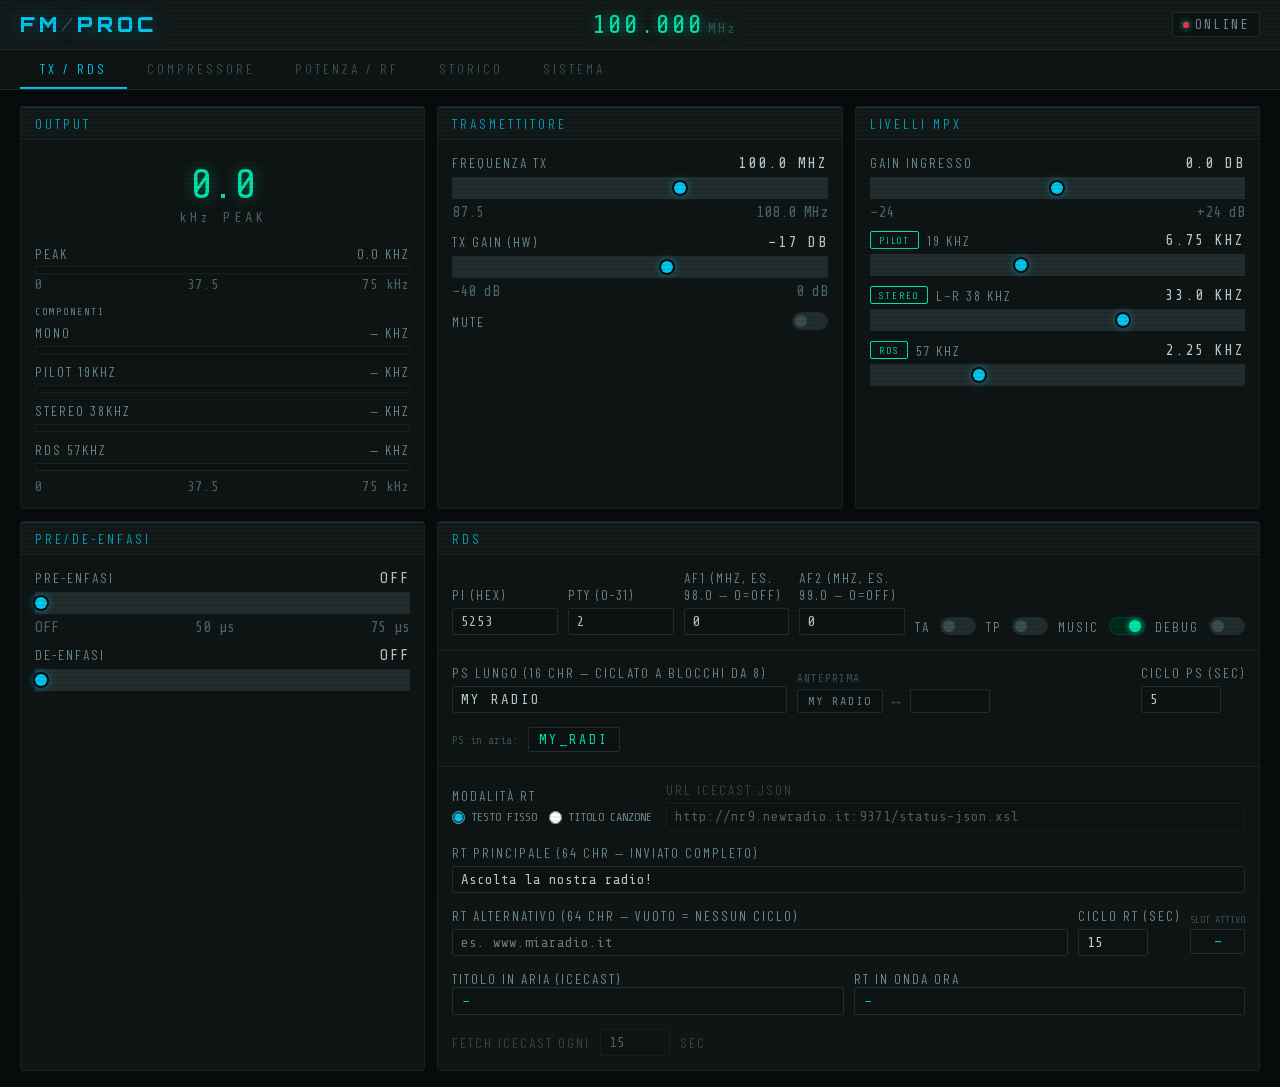
==== commit 8af909d5: "feat(i2c): add I2C/SPI peripheral drivers and update web UI Add standalone Python drivers for five h" ====
--- a/control/index.html
+++ b/control/index.html
@@ -374,20 +374,30 @@
 <div class="page active" id="tab-tx">
   <div class="grid-3">
 
-    <!-- Metering MPX -->
+    <!-- Output FM -->
     <div class="panel">
-      <div class="panel-hdr"><span class="panel-title">MPX Output</span></div>
+      <div class="panel-hdr"><span class="panel-title">Output</span></div>
       <div class="panel-body">
         <div class="big-metric">
-          <div class="big-val green" id="mpx-peak-val">0.00</div>
-          <div class="big-unit">MPX PEAK</div>
+          <div class="big-val green" id="mpx-peak-val">0.0</div>
+          <div class="big-unit">kHz PEAK</div>
         </div>
         <div style="margin-top:10px">
-          <div class="ctrl-lbl">Peak<span id="mpx-peak-num">0.000</span></div>
+          <div class="ctrl-lbl">Peak<span id="mpx-peak-num">0.0 kHz</span></div>
           <div class="vu-wrap" style="margin-top:4px"><div class="vu-fill green" id="bar-mpx-peak" style="width:0%"></div></div>
-          <div class="vu-label"><span>0.0</span><span>0.5</span><span>1.0</span></div>
-          <div class="ctrl-lbl" style="margin-top:8px">RMS<span id="mpx-rms-num">0.000</span></div>
-          <div class="vu-wrap" style="margin-top:4px"><div class="vu-fill green" id="bar-mpx-rms" style="width:0%"></div></div>
+          <div class="vu-label"><span>0</span><span>37.5</span><span>75 kHz</span></div>
+        </div>
+        <div style="margin-top:14px;display:flex;flex-direction:column;gap:5px">
+          <div style="font-family:var(--mono);font-size:10px;color:var(--text-mid);letter-spacing:2px;margin-bottom:2px">COMPONENTI</div>
+          <div class="ctrl-lbl">Mono<span id="out-mono-num">— kHz</span></div>
+          <div class="vu-wrap"><div class="vu-fill green" id="bar-out-mono" style="width:0%"></div></div>
+          <div class="ctrl-lbl" style="margin-top:4px">Pilot 19kHz<span id="out-pilot-num">— kHz</span></div>
+          <div class="vu-wrap"><div class="vu-fill" id="bar-out-pilot" style="width:0%;background:linear-gradient(to right,#003344,var(--blue))"></div></div>
+          <div class="ctrl-lbl" style="margin-top:4px">Stereo 38kHz<span id="out-stereo-num">— kHz</span></div>
+          <div class="vu-wrap"><div class="vu-fill" id="bar-out-stereo" style="width:0%;background:linear-gradient(to right,#003344,var(--blue))"></div></div>
+          <div class="ctrl-lbl" style="margin-top:4px">RDS 57kHz<span id="out-rds-num">— kHz</span></div>
+          <div class="vu-wrap"><div class="vu-fill" id="bar-out-rds" style="width:0%;background:linear-gradient(to right,#1a0033,var(--purple))"></div></div>
+          <div class="vu-label"><span>0</span><span>37.5</span><span>75 kHz</span></div>
         </div>
       </div>
     </div>
@@ -426,17 +436,26 @@
           <div class="range-ends"><span>−24</span><span>+24 dB</span></div>
         </div>
         <div class="ctrl-item">
-          <div class="ctrl-lbl">Pilot 19kHz<span class="ctrl-val" id="lbl-pilot">0.09</span></div>
+          <div class="ctrl-lbl" style="display:flex;align-items:center;gap:8px">
+            <button id="btn-pilot" class="btn primary" style="padding:2px 8px;font-size:10px" onclick="toggleMpx('pilot')">PILOT</button>
+            <span style="flex:1">19 kHz</span><span class="ctrl-val" id="lbl-pilot">6.75 kHz</span>
+          </div>
           <input type="range" id="sl-pilot" min="0.05" max="0.15" step="0.005" value="0.09"
                  oninput="onTxParam('pilot',+this.value)">
         </div>
         <div class="ctrl-item">
-          <div class="ctrl-lbl">Stereo (L−R)<span class="ctrl-val" id="lbl-stereo">0.44</span></div>
+          <div class="ctrl-lbl" style="display:flex;align-items:center;gap:8px">
+            <button id="btn-stereo" class="btn primary" style="padding:2px 8px;font-size:10px" onclick="toggleMpx('stereo')">STEREO</button>
+            <span style="flex:1">L−R 38 kHz</span><span class="ctrl-val" id="lbl-stereo">33.0 kHz</span>
+          </div>
           <input type="range" id="sl-stereo" min="0.1" max="0.6" step="0.01" value="0.44"
                  oninput="onTxParam('stereo',+this.value)">
         </div>
         <div class="ctrl-item">
-          <div class="ctrl-lbl">RDS 57kHz<span class="ctrl-val" id="lbl-rds">0.03</span></div>
+          <div class="ctrl-lbl" style="display:flex;align-items:center;gap:8px">
+            <button id="btn-rds" class="btn primary" style="padding:2px 8px;font-size:10px" onclick="toggleMpx('rds')">RDS</button>
+            <span style="flex:1">57 kHz</span><span class="ctrl-val" id="lbl-rds">2.25 kHz</span>
+          </div>
           <input type="range" id="sl-rds" min="0.01" max="0.08" step="0.005" value="0.03"
                  oninput="onTxParam('rds',+this.value)">
         </div>
@@ -902,7 +921,7 @@
     <!-- ═══ CATENA WEBRADIO ═══ -->
     <div class="panel col-span-2">
       <div class="panel-hdr">
-        <span class="panel-title">Catena Webradio</span>
+        <span class="panel-title">Catena Audio</span>
         <span id="chain-status-badge" style="font-size:12px;font-family:var(--mono);padding:2px 8px;border-radius:4px;background:var(--border);color:var(--text-mid)">—</span>
       </div>
       <div class="panel-body" style="display:flex;flex-direction:column;gap:14px">
@@ -915,16 +934,69 @@
           <span style="color:var(--text-dim);font-size:12px;font-family:var(--mono)" id="chain-uptime"></span>
         </div>
 
-        <!-- URL stream -->
-        <div style="display:grid;grid-template-columns:auto 1fr auto;gap:8px;align-items:center">
+        <!-- Sorgente audio -->
+        <div style="display:grid;grid-template-columns:auto 1fr;gap:8px;align-items:center">
+          <span class="ctrl-lbl">Sorgente</span>
+          <select class="txt-input" id="chain-source" onchange="chainSourceChanged()">
+            <option value="webradio">🌐 Webradio (HTTP stream)</option>
+            <option value="alsa1">🎙 Scheda audio 1 (ALSA hw:0,0)</option>
+            <option value="alsa2">🎙 Scheda audio 2 (ALSA hw:1,0)</option>
+            <option value="tone">🎵 Tono di test sinusoidale</option>
+            <option value="mpx_in">📡 MPX esterno da scheda audio 2</option>
+          </select>
+        </div>
+
+        <!-- Campi condizionali per sorgente -->
+
+        <!-- webradio -->
+        <div id="chain-row-url" style="display:grid;grid-template-columns:auto 1fr auto;gap:8px;align-items:center">
           <span class="ctrl-lbl">URL Stream</span>
           <input class="txt-input" id="chain-url" type="url"
                  value="http://nr9.newradio.it:9371/stream"
                  placeholder="http://...">
-          <button class="btn" onclick="chainSaveUrl()" style="white-space:nowrap">Salva URL</button>
-        </div>
-
-        <!-- Flowgraph selezionato -->
+          <button class="btn" onclick="chainSaveCfg()" style="white-space:nowrap">Applica</button>
+        </div>
+
+        <!-- alsa1 -->
+        <div id="chain-row-dev1" style="display:none;grid-template-columns:auto 1fr auto;gap:8px;align-items:center">
+          <span class="ctrl-lbl">Dispositivo 1</span>
+          <input class="txt-input" id="chain-dev1" type="text" value="hw:0,0" placeholder="hw:0,0">
+          <button class="btn" onclick="chainSaveCfg()" style="white-space:nowrap">Applica</button>
+        </div>
+
+        <!-- alsa2 / mpx_in -->
+        <div id="chain-row-dev2" style="display:none;grid-template-columns:auto 1fr auto;gap:8px;align-items:center">
+          <span class="ctrl-lbl" id="chain-dev2-lbl">Dispositivo 2</span>
+          <input class="txt-input" id="chain-dev2" type="text" value="hw:1,0" placeholder="hw:1,0">
+          <button class="btn" onclick="chainSaveCfg()" style="white-space:nowrap">Applica</button>
+        </div>
+
+        <!-- alsa_rate / mpx_rate -->
+        <div id="chain-row-rate" style="display:none;grid-template-columns:auto 1fr auto;gap:8px;align-items:center">
+          <span class="ctrl-lbl" id="chain-rate-lbl">Sample rate</span>
+          <input class="txt-input" id="chain-rate" type="number" value="48000" min="8000" max="384000" step="1000" placeholder="Hz">
+          <button class="btn" onclick="chainSaveCfg()" style="white-space:nowrap">Applica</button>
+        </div>
+
+        <!-- tone_freq + amplitude -->
+        <div id="chain-row-tone" style="display:none;flex-direction:column;gap:8px">
+          <div style="display:grid;grid-template-columns:auto 1fr auto;gap:8px;align-items:center">
+            <span class="ctrl-lbl">Frequenza tono</span>
+            <input class="txt-input" id="chain-tone-freq" type="number" value="1000" min="20" max="20000" step="10" placeholder="Hz">
+            <button class="btn" onclick="chainSaveCfg()" style="white-space:nowrap">Applica</button>
+          </div>
+          <div style="display:grid;grid-template-columns:auto 1fr auto auto;gap:8px;align-items:center">
+            <span class="ctrl-lbl">Livello tono</span>
+            <input type="range" id="chain-tone-amp" min="0" max="1" step="0.01" value="0.5"
+                   style="accent-color:var(--accent)"
+                   oninput="document.getElementById('chain-tone-amp-val').textContent=
+                     (20*Math.log10(Math.max(+this.value,1e-6))).toFixed(1)+' dBFS'">
+            <span id="chain-tone-amp-val" style="font-family:var(--mono);font-size:12px;color:var(--text-mid);min-width:70px;text-align:right">−6.0 dBFS</span>
+            <button class="btn" onclick="chainSaveCfg()" style="white-space:nowrap">Applica</button>
+          </div>
+        </div>
+
+        <!-- Flowgraph + auto-restart -->
         <div style="display:grid;grid-template-columns:auto 1fr auto;gap:8px;align-items:center">
           <span class="ctrl-lbl">Flowgraph</span>
           <input class="txt-input" id="chain-flowgraph" type="text"
@@ -932,8 +1004,7 @@
           <div class="toggle-row" style="margin:0;gap:6px">
             <span class="toggle-lbl tt" data-tip="Riavvio automatico se la catena si ferma">Auto-restart</span>
             <label class="toggle">
-              <input type="checkbox" id="tog-chain-restart"
-                     onchange="chainSaveCfg()">
+              <input type="checkbox" id="tog-chain-restart" onchange="chainSaveCfg()">
               <span class="tslider"></span>
             </label>
           </div>
@@ -1080,9 +1151,14 @@
 async function eepromSave() {
   const el = document.getElementById('eeprom-status');
   try {
-    await fetch('/api/eeprom/save', {method:'POST'});
-    el.style.color = 'var(--green)';
-    el.textContent = '✓ Salvato — ' + new Date().toLocaleTimeString();
+    // Prima flusha i valori del form RDS al server, poi salva su EEPROM
+    await saveRdsCfg();
+    const r = await fetch('/api/eeprom/save', {method:'POST'});
+    const d = await r.json();
+    el.style.color = d.ok ? 'var(--green)' : 'var(--yellow)';
+    el.textContent = d.ok
+      ? '✓ Salvato [' + (d.backend||'') + '] — ' + new Date().toLocaleTimeString()
+      : '⚠ Salvataggio parziale: ' + JSON.stringify(d.groups);
   } catch(e) { el.style.color='var(--red)'; el.textContent='Errore: '+e; }
 }
 
@@ -1129,9 +1205,9 @@
     txfreq: ['lbl-txfreq', v=>v.toFixed(1)+' MHz', v=>'TX_FREQ='+v],
     txgain: ['lbl-txgain', v=>(v>=0?'+':'')+v.toFixed(0)+' dB', v=>'TX_GAIN='+v],
     gain:   ['lbl-gain',   v=>(v>=0?'+':'')+v.toFixed(1)+' dB', v=>'GAIN='+v],
-    pilot:  ['lbl-pilot',  v=>v.toFixed(3), v=>'VOL_PILOT='+v],
-    stereo: ['lbl-stereo', v=>v.toFixed(2), v=>'VOL_STEREO='+v],
-    rds:    ['lbl-rds',    v=>v.toFixed(3), v=>'VOL_RDS='+v],
+    pilot:  ['lbl-pilot',  v=>(v*75).toFixed(1)+' kHz', v=>'VOL_PILOT='+v],
+    stereo: ['lbl-stereo', v=>(v*75).toFixed(1)+' kHz', v=>'VOL_STEREO='+v],
+    rds:    ['lbl-rds',    v=>(v*75).toFixed(1)+' kHz', v=>'VOL_RDS='+v],
     preemph:['lbl-preemph',v=>v<=0?'OFF':v+' µs', v=>'PREEMPH='+v],
     deemph: ['lbl-deemph', v=>v<=0?'OFF':v+' µs', v=>'DEEMPH='+v],
   };
@@ -1408,9 +1484,9 @@
     syncSlider('sl-txfreq','lbl-txfreq', p.tx_freq, v=>v?.toFixed(1)+' MHz');
     syncSlider('sl-txgain','lbl-txgain', p.tx_gain, v=>(v>=0?'+':'')+v?.toFixed(0)+' dB');
     syncSlider('sl-gain',  'lbl-gain',   p.gain,    v=>(v>=0?'+':'')+v?.toFixed(1)+' dB');
-    syncSlider('sl-pilot', 'lbl-pilot',  p.vol_pilot, v=>v?.toFixed(3));
-    syncSlider('sl-stereo','lbl-stereo', p.vol_stereo, v=>v?.toFixed(2));
-    syncSlider('sl-rds',   'lbl-rds',    p.vol_rds,  v=>v?.toFixed(3));
+    syncSlider('sl-pilot', 'lbl-pilot',  p.vol_pilot, v=>(v*75).toFixed(1)+' kHz');
+    syncSlider('sl-stereo','lbl-stereo', p.vol_stereo, v=>(v*75).toFixed(1)+' kHz');
+    syncSlider('sl-rds',   'lbl-rds',    p.vol_rds,  v=>(v*75).toFixed(1)+' kHz');
 
     if (p.tx_freq != null) {
       P.txfreq = p.tx_freq;
@@ -1458,15 +1534,32 @@
     document.getElementById('vbar-gr-val').textContent  = grAbs<0.1?'—':'−'+grAbs.toFixed(1)+' dB';
     document.getElementById('vbar-out-val').textContent = compOutPeak>-60?compOutPeak.toFixed(1)+' dB':'−∞';
 
-    // MPX
+    // Output FM — peak totale in kHz
     const mpxPeak = m.mpx_peak ?? 0;
-    const mpxRms  = m.mpx_rms  ?? 0;
-    document.getElementById('mpx-peak-val').textContent = mpxPeak.toFixed(2);
+    const peakKhz = mpxPeak * 75;
+    document.getElementById('mpx-peak-val').textContent = peakKhz.toFixed(1);
     document.getElementById('mpx-peak-val').className = 'big-val '+(mpxPeak<0.8?'green':mpxPeak<0.95?'yellow':'red');
-    document.getElementById('mpx-peak-num').textContent = mpxPeak.toFixed(3);
-    document.getElementById('mpx-rms-num').textContent  = mpxRms.toFixed(3);
+    document.getElementById('mpx-peak-num').textContent = peakKhz.toFixed(1)+' kHz';
     document.getElementById('bar-mpx-peak').style.width = Math.min(100, mpxPeak*100)+'%';
-    document.getElementById('bar-mpx-rms').style.width  = Math.min(100, mpxRms*100)+'%';
+    // Componenti: mono e stereo dinamici dal modulatore, pilot e RDS statici dai vol_*
+    const vMono   = p.vol_mono   ?? 0;
+    const vPilot  = p.vol_pilot  ?? 0;
+    const vStereo = p.vol_stereo ?? 0;
+    const vRds    = p.vol_rds    ?? 0;
+    const monoPeak   = m.mono_peak   ?? 0;
+    const stereoPeak = m.stereo_peak ?? 0;
+    // Mono e stereo: peak audio × vol, espresso in kHz di deviazione
+    const monoKhz   = monoPeak   * vMono   * 75;
+    const stereoKhz = stereoPeak * vStereo * 75;
+    const fmt = v => v.toFixed(1)+' kHz';
+    document.getElementById('out-mono-num').textContent   = fmt(monoKhz);
+    document.getElementById('out-pilot-num').textContent  = fmt(vPilot  * 75);
+    document.getElementById('out-stereo-num').textContent = fmt(stereoKhz);
+    document.getElementById('out-rds-num').textContent    = fmt(vRds    * 75);
+    document.getElementById('bar-out-mono').style.width   = Math.min(100, monoPeak   * vMono   * 100)+'%';
+    document.getElementById('bar-out-pilot').style.width  = Math.min(100, vPilot  * 100)+'%';
+    document.getElementById('bar-out-stereo').style.width = Math.min(100, stereoPeak * vStereo * 100)+'%';
+    document.getElementById('bar-out-rds').style.width    = Math.min(100, vRds    * 100)+'%';
 
     // ── Sensori ──
     const sens = s.sensors || {};
@@ -1723,6 +1816,43 @@
 };
 
 let _chainLogLines = [];
+
+function chainUpdateSourceUI(src) {
+  src = src || (document.getElementById('chain-source') || {}).value || 'webradio';
+  const show = id => { const el = document.getElementById(id); if (el) el.style.display = 'grid'; };
+  const hide = id => { const el = document.getElementById(id); if (el) el.style.display = 'none'; };
+  hide('chain-row-url'); hide('chain-row-dev1'); hide('chain-row-dev2');
+  hide('chain-row-rate'); hide('chain-row-tone');
+  if (src === 'webradio') {
+    show('chain-row-url');
+  } else if (src === 'alsa1') {
+    show('chain-row-dev1');
+    const rl = document.getElementById('chain-rate-lbl');
+    if (rl) rl.textContent = 'Sample rate';
+    show('chain-row-rate');
+  } else if (src === 'alsa2') {
+    const dl = document.getElementById('chain-dev2-lbl');
+    if (dl) dl.textContent = 'Dispositivo 2';
+    show('chain-row-dev2');
+    const rl = document.getElementById('chain-rate-lbl');
+    if (rl) rl.textContent = 'Sample rate';
+    show('chain-row-rate');
+  } else if (src === 'tone') {
+    const te = document.getElementById('chain-row-tone');
+    if (te) te.style.display = 'flex';
+  } else if (src === 'mpx_in') {
+    const dl = document.getElementById('chain-dev2-lbl');
+    if (dl) dl.textContent = 'Dispositivo MPX';
+    show('chain-row-dev2');
+    const rl = document.getElementById('chain-rate-lbl');
+    if (rl) rl.textContent = 'Sample rate MPX';
+    show('chain-row-rate');
+  }
+}
+function chainSourceChanged() {
+  chainUpdateSourceUI();
+  chainSaveCfg();
+}
 
 function pollChainStatus() {
   fetch('/api/chain/status')
@@ -1747,20 +1877,38 @@
           up.textContent = d.error ? `⚠ ${d.error}` : '';
         }
       }
-      // sincronizza cfg → UI (senza sovrascrivere se focus)
-      const urlEl  = document.getElementById('chain-url');
-      const flowEl = document.getElementById('chain-flowgraph');
-      const arEl   = document.getElementById('tog-chain-restart');
       if (d.cfg) {
-        if (urlEl  && document.activeElement !== urlEl)  urlEl.value  = d.cfg.stream_url || '';
-        if (flowEl && document.activeElement !== flowEl) flowEl.value = d.cfg.flowgraph  || '';
-        if (arEl)  arEl.checked = !!d.cfg.auto_restart;
+        const active = el => document.activeElement !== el;
+        const sv = (id, v) => { const el = document.getElementById(id); if (el && active(el) && v != null) el.value = v; };
+        const sc = (id, v) => { const el = document.getElementById(id); if (el) el.checked = !!v; };
+        // selettore sorgente
+        const srcEl = document.getElementById('chain-source');
+        if (srcEl && active(srcEl) && d.cfg.audio_source) {
+          srcEl.value = d.cfg.audio_source;
+          chainUpdateSourceUI(d.cfg.audio_source);
+        }
+        sv('chain-url',       d.cfg.stream_url);
+        sv('chain-dev1',      d.cfg.alsa_dev1);
+        sv('chain-dev2',      d.cfg.alsa_dev2);
+        sv('chain-tone-freq', d.cfg.tone_freq);
+        { const amp = parseFloat(d.cfg.tone_amplitude ?? 0.5);
+          const el = document.getElementById('chain-tone-amp');
+          if (el) { el.value = amp;
+            const lbl = document.getElementById('chain-tone-amp-val');
+            if (lbl) lbl.textContent = (20*Math.log10(Math.max(amp,1e-6))).toFixed(1)+' dBFS'; } }
+        sv('chain-flowgraph', d.cfg.flowgraph);
+        sc('tog-chain-restart', d.cfg.auto_restart);
+        // rate dipende dalla sorgente
+        const src = d.cfg.audio_source;
+        const rEl = document.getElementById('chain-rate');
+        if (rEl && active(rEl)) {
+          if (src === 'mpx_in') rEl.value = d.cfg.mpx_rate ?? 192000;
+          else rEl.value = d.cfg.alsa_rate ?? 48000;
+        }
       }
-      // log
       if (d.log && d.log.length) {
         const logEl = document.getElementById('chain-log');
         if (logEl) {
-          // aggiungi solo le righe nuove
           const newLines = d.log.filter(l => !_chainLogLines.includes(l));
           if (newLines.length) {
             _chainLogLines = d.log;
@@ -1781,30 +1929,57 @@
     .catch(e => alert('Errore connessione: ' + e));
 }
 
-function chainSaveUrl() {
-  const url = document.getElementById('chain-url').value.trim();
-  if (!url) return;
+function chainSaveCfg() {
+  const src     = (document.getElementById('chain-source')     || {}).value   || 'webradio';
+  const flowEl  = document.getElementById('chain-flowgraph');
+  const arEl    = document.getElementById('tog-chain-restart');
+  const rateEl  = document.getElementById('chain-rate');
+  const rate    = rateEl ? parseInt(rateEl.value) || 48000 : 48000;
+  const body = {
+    audio_source: src,
+    stream_url:   (document.getElementById('chain-url')       || {}).value || undefined,
+    alsa_dev1:    (document.getElementById('chain-dev1')      || {}).value || undefined,
+    alsa_dev2:    (document.getElementById('chain-dev2')      || {}).value || undefined,
+    tone_freq:      parseInt((document.getElementById('chain-tone-freq') || {}).value) || 1000,
+    tone_amplitude: parseFloat((document.getElementById('chain-tone-amp') || {}).value ?? 0.5),
+    flowgraph:    flowEl ? flowEl.value.trim() : undefined,
+    auto_restart: arEl   ? arEl.checked        : false,
+  };
+  if (src === 'mpx_in') body.mpx_rate   = rate;
+  else                   body.alsa_rate  = rate;
   fetch('/api/chain/config', {
     method: 'POST',
     headers: { 'Content-Type': 'application/json' },
-    body: JSON.stringify({ stream_url: url }),
+    body: JSON.stringify(body),
   });
 }
 
-function chainSaveCfg() {
-  const flowEl = document.getElementById('chain-flowgraph');
-  const arEl   = document.getElementById('tog-chain-restart');
-  fetch('/api/chain/config', {
-    method: 'POST',
-    headers: { 'Content-Type': 'application/json' },
-    body: JSON.stringify({
-      flowgraph:    flowEl ? flowEl.value.trim() : undefined,
-      auto_restart: arEl   ? arEl.checked        : false,
-    }),
-  });
-}
 
 pollChainStatus();
+// ── Toggle PILOT / STEREO / RDS ──────────────────────────────────────────────
+const _mpxSaved  = { pilot:0.09, stereo:0.44, rds:0.03 };
+const _mpxActive = { pilot:true, stereo:true,  rds:true  };
+
+function toggleMpx(name) {
+  const nowOn = !_mpxActive[name];
+  _mpxActive[name] = nowOn;
+  const btn = document.getElementById('btn-' + name);
+  const sl  = document.getElementById('sl-'  + name);
+  if (nowOn) {
+    btn.classList.replace('danger','primary');
+    sl.disabled = false; sl.style.opacity = '';
+    const v = _mpxSaved[name];
+    sl.value = v;
+    onTxParam(name, v);
+  } else {
+    _mpxSaved[name] = parseFloat(sl.value) || _mpxSaved[name];
+    btn.classList.replace('primary','danger');
+    sl.disabled = true; sl.style.opacity = '0.3';
+    document.getElementById('lbl-' + name).textContent = '0.0 kHz';
+    sendCmd({ pilot:'VOL_PILOT=0', stereo:'VOL_STEREO=0', rds:'VOL_RDS=0' }[name]);
+  }
+}
+
 </script>
 </body>
 </html>
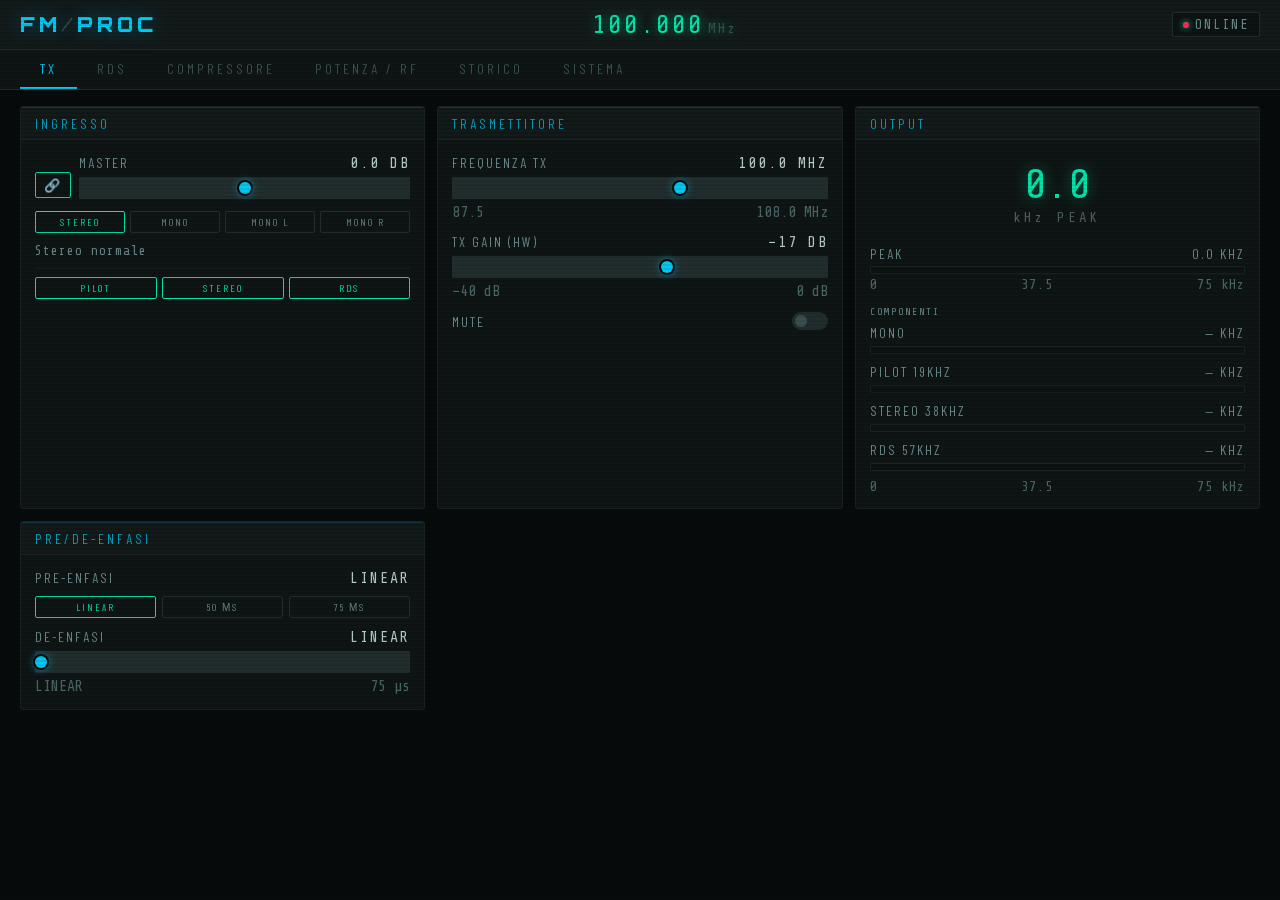
==== commit 6a4807ad: "feat(dsp): add per-channel gain, mono mode, and L/R metering globals.hpp: add gain_l_db, gain_r_db, " ====
--- a/control/index.html
+++ b/control/index.html
@@ -312,6 +312,7 @@
   }
 
   /* ── Compressore params grid ── */
+  #tab-tx > .grid-3 { align-items: start; }
   #tab-comp .grid-3[style*="gap"]{
     grid-template-columns:1fr !important;
   }
@@ -363,7 +364,8 @@
 
 <!-- TABS -->
 <div class="tabs">
-  <div class="tab active" onclick="showTab('tx')">TX / RDS</div>
+  <div class="tab active" onclick="showTab('tx')">TX</div>
+  <div class="tab" onclick="showTab('rds')">RDS</div>
   <div class="tab" onclick="showTab('comp')">Compressore</div>
   <div class="tab" onclick="showTab('power')">Potenza / RF</div>
   <div class="tab" onclick="showTab('history')">Storico</div>
@@ -373,6 +375,68 @@
 <!-- ═══════════════════════════════════════════ TAB TX ═══ -->
 <div class="page active" id="tab-tx">
   <div class="grid-3">
+
+    <!-- Ingresso -->
+    <div class="panel">
+      <div class="panel-hdr"><span class="panel-title">Ingresso</span></div>
+      <div class="panel-body" style="display:flex;flex-direction:column;gap:10px">
+        <!-- Gain con link L/R: bottone a sinistra, slider a destra allineati -->
+        <div style="display:flex;gap:8px;align-items:flex-start">
+          <button id="btn-link" class="btn primary" style="padding:4px 8px;font-size:13px;flex-shrink:0;margin-top:18px" onclick="toggleGainLink()" title="Lega/slega i gain L e R">🔗</button>
+          <div style="flex:1;display:flex;flex-direction:column;gap:8px">
+            <div class="ctrl-item" style="margin:0">
+              <div class="ctrl-lbl"><span id="lbl-gain-l-name">Master</span><span class="ctrl-val" id="lbl-gain-l">0.0 dB</span></div>
+              <input type="range" id="sl-gain-l" min="-24" max="24" step="0.5" value="0"
+                     oninput="onGainLR('L',+this.value)">
+            </div>
+            <div id="gain-r-row" style="display:none" class="ctrl-item" style="margin:0">
+              <div class="ctrl-lbl">Gain R<span class="ctrl-val" id="lbl-gain-r">0.0 dB</span></div>
+              <input type="range" id="sl-gain-r" min="-24" max="24" step="0.5" value="0"
+                     oninput="onGainLR('R',+this.value)">
+            </div>
+          </div>
+        </div>
+        <!-- Modalità -->
+        <div style="display:flex;gap:5px;flex-wrap:wrap;margin-top:2px">
+          <button id="btn-mode-stereo" class="btn primary" style="flex:1;padding:4px 0;font-size:10px" onclick="setMonoMode('stereo')">STEREO</button>
+          <button id="btn-mode-mono"   class="btn"         style="flex:1;padding:4px 0;font-size:10px" onclick="setMonoMode('mono')">MONO</button>
+          <button id="btn-mode-l"      class="btn"         style="flex:1;padding:4px 0;font-size:10px" onclick="setMonoMode('L')">MONO L</button>
+          <button id="btn-mode-r"      class="btn"         style="flex:1;padding:4px 0;font-size:10px" onclick="setMonoMode('R')">MONO R</button>
+        </div>
+        <div style="font-family:var(--mono);font-size:13px;color:var(--text-mid);letter-spacing:1px" id="lbl-mono-mode">Stereo normale</div>
+        <!-- Componenti MPX -->
+        <div style="display:flex;gap:5px;flex-wrap:wrap;border-top:1px solid var(--border);padding-top:8px">
+          <button id="btn-pilot"  class="btn primary" style="flex:1;padding:4px 0;font-size:10px" onclick="toggleMpx('pilot')">PILOT</button>
+          <button id="btn-stereo" class="btn primary" style="flex:1;padding:4px 0;font-size:10px" onclick="toggleMpx('stereo')">STEREO</button>
+          <button id="btn-rds"    class="btn primary" style="flex:1;padding:4px 0;font-size:10px" onclick="toggleMpx('rds')">RDS</button>
+        </div>
+      </div>
+    </div>
+
+    <!-- TX Freq + Gain -->
+    <div class="panel">
+      <div class="panel-hdr"><span class="panel-title">Trasmettitore</span></div>
+      <div class="panel-body" style="display:flex;flex-direction:column;gap:12px">
+        <div class="ctrl-item">
+          <div class="ctrl-lbl">Frequenza TX<span class="ctrl-val" id="lbl-txfreq">100.0 MHz</span></div>
+          <input type="range" id="sl-txfreq" min="87.5" max="108.0" step="0.1" value="100.0"
+                 oninput="onTxParam('txfreq',+this.value)">
+          <div class="range-ends"><span>87.5</span><span>108.0 MHz</span></div>
+        </div>
+        <div class="ctrl-item">
+          <div class="ctrl-lbl">TX Gain (HW)<span class="ctrl-val" id="lbl-txgain">−17 dB</span></div>
+          <input type="range" id="sl-txgain" min="-40" max="0" step="1" value="-17"
+                 oninput="onTxParam('txgain',+this.value)">
+          <div class="range-ends"><span>−40 dB</span><span>0 dB</span></div>
+        </div>
+        <div class="toggle-row">
+          <span class="toggle-lbl">Mute</span>
+          <label class="toggle"><input type="checkbox" id="tog-mute" onchange="toggleAndSend('tog-mute','MUTE=')"><span class="tslider"></span></label>
+        </div>
+      </div>
+    </div>
+
+    <!-- Ingresso (rimosso — ora è il primo pannello) -->
 
     <!-- Output FM -->
     <div class="panel">
@@ -402,83 +466,37 @@
       </div>
     </div>
 
-    <!-- TX Freq + Gain -->
-    <div class="panel">
-      <div class="panel-hdr"><span class="panel-title">Trasmettitore</span></div>
-      <div class="panel-body" style="display:flex;flex-direction:column;gap:12px">
-        <div class="ctrl-item">
-          <div class="ctrl-lbl">Frequenza TX<span class="ctrl-val" id="lbl-txfreq">100.0 MHz</span></div>
-          <input type="range" id="sl-txfreq" min="87.5" max="108.0" step="0.1" value="100.0"
-                 oninput="onTxParam('txfreq',+this.value)">
-          <div class="range-ends"><span>87.5</span><span>108.0 MHz</span></div>
-        </div>
-        <div class="ctrl-item">
-          <div class="ctrl-lbl">TX Gain (HW)<span class="ctrl-val" id="lbl-txgain">−17 dB</span></div>
-          <input type="range" id="sl-txgain" min="-40" max="0" step="1" value="-17"
-                 oninput="onTxParam('txgain',+this.value)">
-          <div class="range-ends"><span>−40 dB</span><span>0 dB</span></div>
-        </div>
-        <div class="toggle-row">
-          <span class="toggle-lbl">Mute</span>
-          <label class="toggle"><input type="checkbox" id="tog-mute" onchange="toggleAndSend('tog-mute','MUTE=')"><span class="tslider"></span></label>
-        </div>
-      </div>
-    </div>
-
-    <!-- Audio levels -->
-    <div class="panel">
-      <div class="panel-hdr"><span class="panel-title">Livelli MPX</span></div>
-      <div class="panel-body" style="display:flex;flex-direction:column;gap:10px">
-        <div class="ctrl-item">
-          <div class="ctrl-lbl">Gain Ingresso<span class="ctrl-val" id="lbl-gain">0.0 dB</span></div>
-          <input type="range" id="sl-gain" min="-24" max="24" step="0.5" value="0"
-                 oninput="onTxParam('gain',+this.value)">
-          <div class="range-ends"><span>−24</span><span>+24 dB</span></div>
-        </div>
-        <div class="ctrl-item">
-          <div class="ctrl-lbl" style="display:flex;align-items:center;gap:8px">
-            <button id="btn-pilot" class="btn primary" style="padding:2px 8px;font-size:10px" onclick="toggleMpx('pilot')">PILOT</button>
-            <span style="flex:1">19 kHz</span><span class="ctrl-val" id="lbl-pilot">6.75 kHz</span>
-          </div>
-          <input type="range" id="sl-pilot" min="0.05" max="0.15" step="0.005" value="0.09"
-                 oninput="onTxParam('pilot',+this.value)">
-        </div>
-        <div class="ctrl-item">
-          <div class="ctrl-lbl" style="display:flex;align-items:center;gap:8px">
-            <button id="btn-stereo" class="btn primary" style="padding:2px 8px;font-size:10px" onclick="toggleMpx('stereo')">STEREO</button>
-            <span style="flex:1">L−R 38 kHz</span><span class="ctrl-val" id="lbl-stereo">33.0 kHz</span>
-          </div>
-          <input type="range" id="sl-stereo" min="0.1" max="0.6" step="0.01" value="0.44"
-                 oninput="onTxParam('stereo',+this.value)">
-        </div>
-        <div class="ctrl-item">
-          <div class="ctrl-lbl" style="display:flex;align-items:center;gap:8px">
-            <button id="btn-rds" class="btn primary" style="padding:2px 8px;font-size:10px" onclick="toggleMpx('rds')">RDS</button>
-            <span style="flex:1">57 kHz</span><span class="ctrl-val" id="lbl-rds">2.25 kHz</span>
-          </div>
-          <input type="range" id="sl-rds" min="0.01" max="0.08" step="0.005" value="0.03"
-                 oninput="onTxParam('rds',+this.value)">
-        </div>
-      </div>
-    </div>
-
     <!-- Pre/De-enfasi -->
     <div class="panel">
       <div class="panel-hdr"><span class="panel-title">Pre/De-enfasi</span></div>
       <div class="panel-body" style="display:flex;flex-direction:column;gap:10px">
         <div class="ctrl-item">
-          <div class="ctrl-lbl">Pre-enfasi<span class="ctrl-val" id="lbl-preemph">OFF</span></div>
-          <input type="range" id="sl-preemph" min="0" max="75" step="25" value="0"
-                 oninput="onTxParam('preemph',+this.value)">
-          <div class="range-ends"><span>OFF</span><span>50 µs</span><span>75 µs</span></div>
+          <div class="ctrl-lbl">Pre-enfasi<span class="ctrl-val" id="lbl-preemph">LINEAR</span></div>
+          <div style="display:flex;gap:6px;margin-top:4px">
+            <button id="btn-pre-off" class="btn primary" style="flex:1;padding:4px 0;font-size:10px" onclick="setPreemph(0)">LINEAR</button>
+            <button id="btn-pre-50"  class="btn"         style="flex:1;padding:4px 0;font-size:10px" onclick="setPreemph(50)">50 µs</button>
+            <button id="btn-pre-75"  class="btn"         style="flex:1;padding:4px 0;font-size:10px" onclick="setPreemph(75)">75 µs</button>
+          </div>
         </div>
         <div class="ctrl-item">
-          <div class="ctrl-lbl">De-enfasi<span class="ctrl-val" id="lbl-deemph">OFF</span></div>
-          <input type="range" id="sl-deemph" min="0" max="75" step="25" value="0"
+          <div class="ctrl-lbl">De-enfasi<span class="ctrl-val" id="lbl-deemph">LINEAR</span></div>
+          <input type="range" id="sl-deemph" min="0" max="75" step="1" value="0"
                  oninput="onTxParam('deemph',+this.value)">
-        </div>
-      </div>
+          <div class="range-ends"><span>LINEAR</span><span>75 µs</span></div>
+        </div>
+      </div>
+
     </div>
+
+  </div>
+</div>
+
+<!-- ════════════════════════════════════════ TAB INGRESSO ═══ -->
+<!-- (tab rimossa — contenuto inglobato in TX/RDS e Sistema) -->
+
+<!-- ═══════════════════════════════════════════ TAB RDS ═══ -->
+<div class="page" id="tab-rds">
+  <div class="grid-2">
 
     <!-- RDS -->
     <div class="panel col-span-2">
@@ -642,8 +660,12 @@
       </div>
     </div>
 
+
   </div>
 </div>
+
+<!-- ════════════════════════════════════════ TAB INGRESSO ═══ -->
+<!-- (tab rimossa — contenuto inglobato in TX/RDS e Sistema) -->
 
 <!-- ═══════════════════════════════════════════ TAB COMP ═══ -->
 <div class="page" id="tab-comp">
@@ -918,7 +940,38 @@
 <div class="page" id="tab-system">
   <div class="grid-2">
 
-    <!-- ═══ CATENA WEBRADIO ═══ -->
+    <!-- Livelli MPX -->
+    <div class="panel">
+      <div class="panel-hdr"><span class="panel-title">Livelli MPX</span></div>
+      <div class="panel-body" style="display:flex;flex-direction:column;gap:10px">
+        <div class="ctrl-item">
+          <div class="ctrl-lbl" style="display:flex;align-items:center;gap:8px">
+            <button id="btn-pilot" class="btn primary" style="padding:2px 8px;font-size:10px" onclick="toggleMpx('pilot')">PILOT</button>
+            <span style="flex:1">19 kHz</span><span class="ctrl-val" id="lbl-pilot">6.75 kHz</span>
+          </div>
+          <input type="range" id="sl-pilot" min="0.05" max="0.15" step="0.005" value="0.09"
+                 oninput="onTxParam('pilot',+this.value)">
+        </div>
+        <div class="ctrl-item">
+          <div class="ctrl-lbl" style="display:flex;align-items:center;gap:8px">
+            <button id="btn-stereo-mpx" class="btn primary" style="padding:2px 8px;font-size:10px" onclick="toggleMpx('stereo')">STEREO</button>
+            <span style="flex:1">L−R 38 kHz</span><span class="ctrl-val" id="lbl-stereo">33.0 kHz</span>
+          </div>
+          <input type="range" id="sl-stereo" min="0.1" max="0.6" step="0.01" value="0.44"
+                 oninput="onTxParam('stereo',+this.value)">
+        </div>
+        <div class="ctrl-item">
+          <div class="ctrl-lbl" style="display:flex;align-items:center;gap:8px">
+            <button id="btn-rds" class="btn primary" style="padding:2px 8px;font-size:10px" onclick="toggleMpx('rds')">RDS</button>
+            <span style="flex:1">57 kHz</span><span class="ctrl-val" id="lbl-rds">2.25 kHz</span>
+          </div>
+          <input type="range" id="sl-rds" min="0.01" max="0.08" step="0.005" value="0.03"
+                 oninput="onTxParam('rds',+this.value)">
+        </div>
+      </div>
+    </div>
+
+
     <div class="panel col-span-2">
       <div class="panel-hdr">
         <span class="panel-title">Catena Audio</span>
@@ -1111,9 +1164,9 @@
 // ─────────────────────────────────────────────
 const P = {
   thr:-18, ratio:4, knee:6, atk:5, rel:150, mu:0,
-  txfreq:100, txgain:-17, gain:0,
+  txfreq:100, txgain:-17, gain:0, gain_l:0, gain_r:0,
   pilot:0.09, stereo:0.44, rds:0.03,
-  preemph:0, deemph:0,
+  preemph:0, deemph:0, mono_mode:0,
 };
 let compInputDb = -40, compGrDb = 0, compOutPeak = -60;
 let startTime = Date.now();
@@ -1208,8 +1261,8 @@
     pilot:  ['lbl-pilot',  v=>(v*75).toFixed(1)+' kHz', v=>'VOL_PILOT='+v],
     stereo: ['lbl-stereo', v=>(v*75).toFixed(1)+' kHz', v=>'VOL_STEREO='+v],
     rds:    ['lbl-rds',    v=>(v*75).toFixed(1)+' kHz', v=>'VOL_RDS='+v],
-    preemph:['lbl-preemph',v=>v<=0?'OFF':v+' µs', v=>'PREEMPH='+v],
-    deemph: ['lbl-deemph', v=>v<=0?'OFF':v+' µs', v=>'DEEMPH='+v],
+    preemph:['lbl-preemph',v=>v<=0?'LINEAR':v+' µs', v=>'PREEMPH='+v],
+    deemph: ['lbl-deemph', v=>v<=0?'LINEAR':v+' µs', v=>'DEEMPH='+v],
   };
   if (map[name]) {
     const [lblId, fmt, cmd] = map[name];
@@ -1487,6 +1540,28 @@
     syncSlider('sl-pilot', 'lbl-pilot',  p.vol_pilot, v=>(v*75).toFixed(1)+' kHz');
     syncSlider('sl-stereo','lbl-stereo', p.vol_stereo, v=>(v*75).toFixed(1)+' kHz');
     syncSlider('sl-rds',   'lbl-rds',    p.vol_rds,  v=>(v*75).toFixed(1)+' kHz');
+    // Gain L/R
+    if (p.gain_l != null) { syncSlider('sl-gain-l','lbl-gain-l', p.gain_l, v=>(v>=0?'+':'')+v.toFixed(1)+' dB'); }
+    if (p.gain_r != null) { syncSlider('sl-gain-r','lbl-gain-r', p.gain_r, v=>(v>=0?'+':'')+v.toFixed(1)+' dB'); }
+    if (p.gains_linked != null && p.gains_linked !== _gainsLinked) {
+      _gainsLinked = p.gains_linked;
+      const btn  = document.getElementById('btn-link');
+      const row  = document.getElementById('gain-r-row');
+      const name = document.getElementById('lbl-gain-l-name');
+      if (btn)  { btn.textContent = _gainsLinked ? '🔗' : '🔓'; btn.classList.toggle('primary',_gainsLinked); btn.classList.toggle('danger',!_gainsLinked); }
+      if (row)  { row.style.display = _gainsLinked ? 'none' : ''; }
+      if (name) { name.textContent = _gainsLinked ? 'Master' : 'Gain L'; }
+    }
+    if (p.mono_mode != null) _updateMonoModeUI(p.mono_mode);
+    // Preemph buttons
+    if (p.preemph != null) {
+      document.getElementById('lbl-preemph').textContent = p.preemph <= 0 ? 'LINEAR' : p.preemph + ' µs';
+      ['btn-pre-off','btn-pre-50','btn-pre-75'].forEach(id => { const el=document.getElementById(id); if(el){el.classList.remove('primary');} });
+      const preMap = {0:'btn-pre-off', 50:'btn-pre-50', 75:'btn-pre-75'};
+      const preBtn = preMap[p.preemph];
+      if (preBtn) { const el=document.getElementById(preBtn); if(el) el.classList.add('primary'); }
+    }
+    if (p.deemph != null) { document.getElementById('lbl-deemph').textContent = p.deemph <= 0 ? 'LINEAR' : p.deemph + ' µs'; syncSlider('sl-deemph','lbl-deemph', p.deemph, v=>v<=0?'LINEAR':v+' µs'); }
 
     if (p.tx_freq != null) {
       P.txfreq = p.tx_freq;
@@ -1956,24 +2031,114 @@
 
 
 pollChainStatus();
-// ── Toggle PILOT / STEREO / RDS ──────────────────────────────────────────────
+// ── Pre-enfasi: 3 pulsanti ────────────────────────────────────────────────────
+function setPreemph(us) {
+  P.preemph = us;
+  document.getElementById('lbl-preemph').textContent = us <= 0 ? 'LINEAR' : us + ' µs';
+  ['btn-pre-off','btn-pre-50','btn-pre-75'].forEach(id => {
+    document.getElementById(id).classList.remove('primary');
+  });
+  const map = {0:'btn-pre-off', 50:'btn-pre-50', 75:'btn-pre-75'};
+  if (map[us] !== undefined) { document.getElementById(map[us]).classList.add('primary'); }
+  sendCmd('PREEMPH=' + us);
+}
+
+// ── Mono mode ─────────────────────────────────────────────────────────────────
+const _monoModeMap = { stereo:0, mono:3, L:1, R:2 };
+const _monoModeLabels = { 0:'Stereo normale', 1:'Mono da L (R = L)', 2:'Mono da R (L = R)', 3:'Mono L+R (mix)' };
+function toggleMono() {
+  const isMono = (P.mono_mode !== 0);
+  setMonoMode(isMono ? 'stereo' : 'mono');
+}
+function setMonoMode(mode) {
+  const val = _monoModeMap[mode] ?? 0;
+  sendCmd('MONO_MODE=' + val);
+  P.mono_mode = val;
+  _updateMonoModeUI(val);
+}
+function _updateMonoModeUI(val) {
+  const ids = ['btn-mode-stereo','btn-mode-mono','btn-mode-l','btn-mode-r'];
+  const vals = [0, 3, 1, 2];
+  ids.forEach((id, i) => {
+    const el = document.getElementById(id);
+    if (!el) return;
+    el.classList.toggle('primary', vals[i] === val);
+  });
+  const lbl = document.getElementById('lbl-mono-mode');
+  if (lbl) lbl.textContent = _monoModeLabels[val] ?? '';
+  // Bottone MONO nella tab TX: primary se in qualsiasi modalità mono, neutro se stereo
+  const btnMono = document.getElementById('btn-mono');
+  if (btnMono) {
+    btnMono.classList.toggle('primary', val !== 0);
+  }
+}
+
+// ── Gain L/R ─────────────────────────────────────────────────────────────────
+let _gainsLinked = true;
+function toggleGainLink() {
+  _gainsLinked = !_gainsLinked;
+  const btn  = document.getElementById('btn-link');
+  const row  = document.getElementById('gain-r-row');
+  const name = document.getElementById('lbl-gain-l-name');
+  if (_gainsLinked) {
+    btn.textContent = '🔗'; btn.classList.add('primary'); btn.classList.remove('danger');
+    if (row)  row.style.display = 'none';
+    if (name) name.textContent = 'Master';
+  } else {
+    btn.textContent = '🔓'; btn.classList.remove('primary'); btn.classList.add('danger');
+    if (row)  row.style.display = '';
+    if (name) name.textContent = 'Gain L';
+  }
+  sendCmd('GAINS_LINKED=' + (_gainsLinked ? '1' : '0'));
+}
+function onGainLR(ch, val) {
+  const fmtDb = v => (v >= 0 ? '+' : '') + v.toFixed(1) + ' dB';
+  if (ch === 'L') {
+    document.getElementById('lbl-gain-l').textContent = fmtDb(val);
+    sendCmd('GAIN_L=' + val);
+    if (_gainsLinked) {
+      document.getElementById('sl-gain-r').value = val;
+      document.getElementById('lbl-gain-r').textContent = fmtDb(val);
+      sendCmd('GAIN_R=' + val);
+      // sincronizza anche lo slider legacy nella tab TX
+      document.getElementById('sl-gain').value = val;
+      document.getElementById('lbl-gain').textContent = fmtDb(val);
+      sendCmd('GAIN=' + val);
+      P.gain = val;
+    }
+    P.gain_l = val;
+  } else {
+    document.getElementById('lbl-gain-r').textContent = fmtDb(val);
+    sendCmd('GAIN_R=' + val);
+    P.gain_r = val;
+  }
+}
+
+
 const _mpxSaved  = { pilot:0.09, stereo:0.44, rds:0.03 };
 const _mpxActive = { pilot:true, stereo:true,  rds:true  };
 
 function toggleMpx(name) {
   const nowOn = !_mpxActive[name];
   _mpxActive[name] = nowOn;
-  const btn = document.getElementById('btn-' + name);
-  const sl  = document.getElementById('sl-'  + name);
+  // aggiorna tutti i bottoni associati a questo componente
+  const btnIds = name === 'stereo'
+    ? ['btn-stereo', 'btn-stereo-mpx']
+    : ['btn-' + name];
+  const sl = document.getElementById('sl-' + name);
+  btnIds.forEach(id => {
+    const btn = document.getElementById(id);
+    if (!btn) return;
+    if (nowOn) btn.classList.replace('danger','primary');
+    else       btn.classList.replace('primary','danger');
+  });
   if (nowOn) {
-    btn.classList.replace('danger','primary');
     sl.disabled = false; sl.style.opacity = '';
     const v = _mpxSaved[name];
     sl.value = v;
     onTxParam(name, v);
   } else {
     _mpxSaved[name] = parseFloat(sl.value) || _mpxSaved[name];
-    btn.classList.replace('primary','danger');
     sl.disabled = true; sl.style.opacity = '0.3';
     document.getElementById('lbl-' + name).textContent = '0.0 kHz';
     sendCmd({ pilot:'VOL_PILOT=0', stereo:'VOL_STEREO=0', rds:'VOL_RDS=0' }[name]);
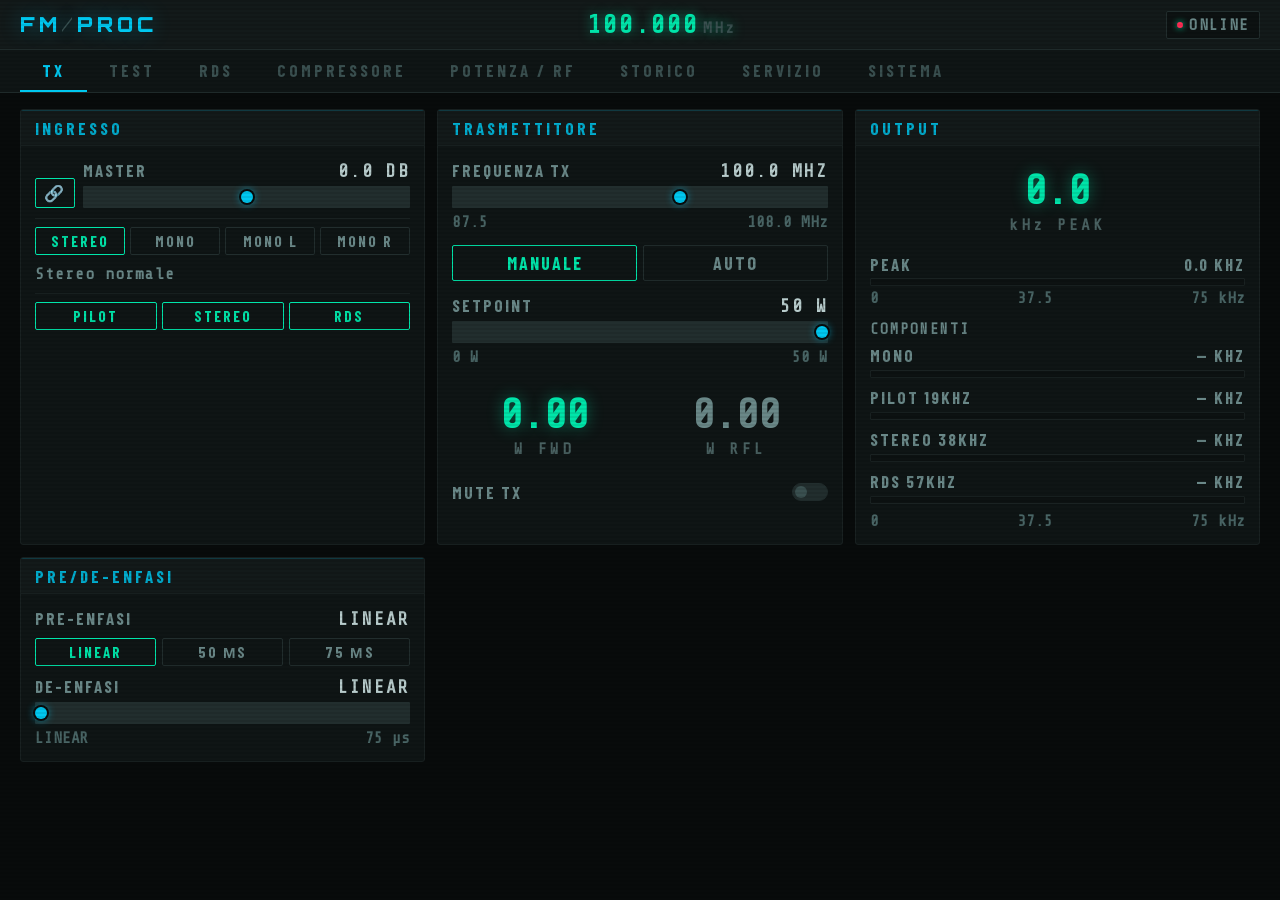
==== commit c51d7818: "feat(dsp,web-ui): add test mode, phase tools, and DSP precision improvements feat(dsp): add test sig" ====
--- a/control/index.html
+++ b/control/index.html
@@ -37,7 +37,7 @@
   --cond:       'Barlow Condensed', sans-serif;
 }
 *{box-sizing:border-box;margin:0;padding:0}
-body{background:var(--bg);color:var(--text);font-family:var(--cond);font-size:15px;min-height:100vh;overflow-x:hidden}
+body{background:var(--bg);color:var(--text);font-family:var(--cond);font-size:18px;font-weight:600;min-height:100vh;overflow-x:hidden}
 
 /* ── SCANLINE overlay ── */
 body::before{
@@ -60,12 +60,12 @@
   font-family:var(--mono);font-size:26px;color:var(--green);
   text-shadow:0 0 12px rgba(0,229,170,.5);letter-spacing:2px;
 }
-.freq-display span{font-size:14px;color:var(--text-dim);margin-left:4px}
+.freq-display span{font-size:16px;color:var(--text-dim);margin-left:4px}
 .topbar-right{display:flex;gap:12px;align-items:center}
 .status-chip{
   display:flex;align-items:center;gap:6px;padding:4px 10px;
   background:var(--bg2);border:1px solid var(--border2);border-radius:2px;
-  font-family:var(--mono);font-size:14px;letter-spacing:1px;color:var(--text-mid);
+  font-family:var(--mono);font-size:16px;font-weight:600;letter-spacing:1px;color:var(--text-mid);
 }
 .status-chip .dot{width:6px;height:6px;border-radius:50%;background:var(--green);
   box-shadow:0 0 6px var(--green);animation:pulse 2s ease-in-out infinite}
@@ -76,7 +76,7 @@
 /* ── TABS ── */
 .tabs{display:flex;gap:0;border-bottom:1px solid var(--border2);background:var(--panel);padding:0 20px}
 .tab{
-  padding:10px 20px;cursor:pointer;font-family:var(--cond);font-size:14px;
+  padding:10px 22px;cursor:pointer;font-family:var(--cond);font-size:17px;font-weight:700;
   letter-spacing:3px;text-transform:uppercase;color:var(--text-dim);
   border-bottom:2px solid transparent;transition:all .2s;
 }
@@ -103,7 +103,7 @@
   border-top:1px solid rgba(0,200,240,.18);
   display:flex;align-items:center;justify-content:space-between;
 }
-.panel-title{font-family:var(--cond);font-size:14px;letter-spacing:3px;text-transform:uppercase;color:var(--blue);opacity:.75}
+.panel-title{font-family:var(--cond);font-size:17px;font-weight:700;letter-spacing:3px;text-transform:uppercase;color:var(--blue);opacity:.85}
 .panel-body{padding:14px}
 
 /* ── BIG METRIC ── */
@@ -112,30 +112,30 @@
 .big-val.green{color:var(--green);text-shadow:0 0 16px rgba(0,229,170,.4)}
 .big-val.yellow{color:var(--yellow);text-shadow:0 0 12px rgba(245,196,0,.4)}
 .big-val.red{color:var(--red);text-shadow:0 0 16px rgba(255,45,85,.5)}
-.big-unit{font-family:var(--mono);font-size:14px;color:#4a6262;letter-spacing:3px;margin-top:4px}
+.big-unit{font-family:var(--mono);font-size:16px;color:#4a6262;letter-spacing:3px;margin-top:4px}
 
 /* ── VU METER ── */
 .vu-wrap{position:relative;height:8px;background:var(--bg2);border:1px solid var(--border);border-radius:1px;overflow:hidden}
 .vu-fill{height:100%;border-radius:1px;transition:width .08s ease-out}
 .vu-fill.green{background:linear-gradient(to right,var(--green-dim),var(--green))}
 .vu-fill.red{background:linear-gradient(to right,rgba(255,45,85,.3),var(--red))}
-.vu-label{display:flex;justify-content:space-between;font-family:var(--mono);font-size:14px;color:#4a6666;margin-top:3px}
+.vu-label{display:flex;justify-content:space-between;font-family:var(--mono);font-size:16px;color:#4a6666;margin-top:3px}
 
 /* ── VBAR ── */
 .vbar-section{display:flex;gap:8px;height:120px;align-items:flex-end}
 .vbar-col{display:flex;flex-direction:column;align-items:center;gap:4px;flex:1}
-.vbar-col-lbl{font-family:var(--mono);font-size:15px;color:#4a6262;letter-spacing:1px}
+.vbar-col-lbl{font-family:var(--mono);font-size:16px;color:#4a6262;letter-spacing:1px}
 .vbar-track{flex:1;width:100%;background:var(--bg2);border:1px solid var(--border);border-radius:1px;position:relative;overflow:hidden}
 .vbar-bar{position:absolute;bottom:0;left:1px;right:1px;border-radius:1px 1px 0 0;transition:height .08s ease-out}
 .vbar-bar.g{background:linear-gradient(to top,var(--green-dim),var(--green))}
 .vbar-bar.r{position:absolute;top:0;bottom:auto;border-radius:0 0 1px 1px;background:linear-gradient(to bottom,rgba(255,45,85,.3),var(--red))}
-.vbar-num{font-family:var(--mono);font-size:14px;color:var(--text)}
+.vbar-num{font-family:var(--mono);font-size:16px;color:var(--text)}
 
 /* ── SLIDER CONTROL ── */
 .ctrl-item{display:flex;flex-direction:column;gap:5px}
 .ctrl-lbl{display:flex;justify-content:space-between;align-items:baseline;
-  font-family:var(--cond);font-size:14px;letter-spacing:2px;text-transform:uppercase;color:var(--text-mid)}
-.ctrl-val{font-family:var(--mono);font-size:15px;color:var(--text)}
+  font-family:var(--cond);font-size:17px;font-weight:700;letter-spacing:2px;text-transform:uppercase;color:var(--text-mid)}
+.ctrl-val{font-family:var(--mono);font-size:18px;color:var(--text)}
 input[type=range]{
   -webkit-appearance:none;width:100%;height:2px;
   background:var(--border2);border-radius:1px;outline:none;cursor:pointer;
@@ -147,11 +147,11 @@
   cursor:pointer;transition:transform .1s;
 }
 input[type=range]::-webkit-slider-thumb:hover{transform:scale(1.3)}
-.range-ends{display:flex;justify-content:space-between;font-family:var(--mono);font-size:15px;color:#4a6666}
+.range-ends{display:flex;justify-content:space-between;font-family:var(--mono);font-size:16px;color:#4a6666}
 
 /* ── TOGGLE ── */
 .toggle-row{display:flex;align-items:center;justify-content:space-between;gap:10px}
-.toggle-lbl{font-family:var(--cond);font-size:14px;letter-spacing:2px;text-transform:uppercase;color:var(--text-mid)}
+.toggle-lbl{font-family:var(--cond);font-size:17px;font-weight:700;letter-spacing:2px;text-transform:uppercase;color:var(--text-mid)}
 .toggle{position:relative;width:36px;height:18px;flex-shrink:0}
 .toggle input{opacity:0;width:0;height:0}
 .tslider{position:absolute;inset:0;background:var(--border2);border-radius:9px;cursor:pointer;transition:.2s;border:1px solid var(--border2)}
@@ -162,7 +162,7 @@
 /* ── ALARM BOX ── */
 .alarm-row{display:flex;gap:8px;flex-wrap:wrap;margin-top:8px}
 .alarm-chip{
-  padding:4px 10px;border-radius:2px;font-family:var(--mono);font-size:14px;
+  padding:4px 10px;border-radius:2px;font-family:var(--mono);font-size:16px;
   letter-spacing:1px;border:1px solid var(--border2);color:var(--text-dim);
   background:var(--bg2);transition:.3s;
 }
@@ -175,7 +175,7 @@
 /* ── INPUT TEXT ── */
 .txt-input{
   background:var(--bg2);border:1px solid var(--border2);border-radius:2px;
-  color:var(--text);font-family:var(--mono);font-size:14px;padding:5px 8px;
+  color:var(--text);font-family:var(--mono);font-size:16px;padding:6px 10px;
   width:100%;outline:none;transition:border .2s;
 }
 .txt-input:focus{border-color:var(--blue)}
@@ -183,7 +183,7 @@
 /* ── BUTTON ── */
 .btn{
   padding:7px 16px;background:transparent;border:1px solid var(--border2);
-  color:var(--text-mid);font-family:var(--cond);font-size:15px;
+  color:var(--text-mid);font-family:var(--cond);font-size:18px;font-weight:700;
   letter-spacing:2px;text-transform:uppercase;cursor:pointer;
   border-radius:2px;transition:all .15s;
 }
@@ -210,13 +210,13 @@
 /* ── SEPARATOR ROW ── */
 .sep-row{grid-column:1/-1;display:flex;align-items:center;gap:8px;padding:4px 0}
 .sep-row::before,.sep-row::after{content:'';flex:1;height:1px;background:var(--border)}
-.sep-row span{font-family:var(--cond);font-size:14px;letter-spacing:3px;color:var(--text-dim)}
+.sep-row span{font-family:var(--cond);font-size:16px;letter-spacing:3px;color:var(--text-dim)}
 
 /* ── TOOLTIP ── */
 .tt{position:relative;cursor:help}
 .tt::after{content:attr(data-tip);position:absolute;bottom:calc(100% + 6px);left:50%;transform:translateX(-50%);
   background:#1a2222;border:1px solid var(--border2);color:var(--text-mid);
-  font-family:var(--mono);font-size:14px;padding:4px 8px;white-space:nowrap;border-radius:2px;
+  font-family:var(--mono);font-size:16px;padding:4px 8px;white-space:nowrap;border-radius:2px;
   opacity:0;pointer-events:none;transition:.15s;z-index:200}
 .tt:hover::after{opacity:1}
 
@@ -232,11 +232,9 @@
   .topbar{
     flex-wrap:wrap;gap:8px;padding:8px 12px;
   }
-  .logo{font-size:16px;letter-spacing:2px}
   .topbar-center{order:3;width:100%;justify-content:center}
   .freq-display{font-size:28px}
   .topbar-right{gap:8px}
-  .status-chip{font-size:8px;padding:3px 8px}
 
   /* ── Tabs — scroll orizzontale ── */
   .tabs{
@@ -246,7 +244,6 @@
   }
   .tabs::-webkit-scrollbar{display:none}
   .tab{
-    padding:10px 14px;font-size:10px;letter-spacing:1px;
     white-space:nowrap;flex-shrink:0;
   }
 
@@ -264,16 +261,11 @@
   /* ── Panel body ── */
   .panel-body{padding:12px 10px}
   .panel-hdr{padding:8px 12px}
-  .panel-title{font-size:11px;letter-spacing:2px}
 
   /* ── Big metric ── */
   .big-val{font-size:52px}
-  .big-unit{font-size:10px}
 
   /* ── Slider ── */
-  .ctrl-lbl{font-size:12px}
-  .ctrl-val{font-size:12px}
-  .range-ends{font-size:10px}
   input[type=range]{height:4px}
   input[type=range]::-webkit-slider-thumb{width:20px;height:20px}
 
@@ -281,30 +273,23 @@
   .toggle{width:44px;height:22px}
   .tslider::before{width:16px;height:16px}
   .toggle input:checked+.tslider::before{transform:translateX(21px)}
-  .toggle-lbl{font-size:12px}
   .toggle-row{padding:4px 0}
 
   /* ── VU meter ── */
   .vu-wrap{height:10px}
-  .vu-label{font-size:10px}
 
   /* ── Vbar section ── */
   .vbar-section{height:100px}
-  .vbar-col-lbl{font-size:10px}
-  .vbar-num{font-size:11px}
 
   /* ── Alarm chips ── */
   .alarm-row{gap:6px}
-  .alarm-chip{font-size:11px;padding:6px 12px}
 
   /* ── Curva compressore ── */
   .curve-canvas{aspect-ratio:4/3}
 
   /* ── Input testo ── */
-  .txt-input{font-size:14px;padding:8px 10px}
 
   /* ── Bottoni ── */
-  .btn{padding:10px 18px;font-size:11px}
 
   /* ── RDS grid interna ── */
   #tab-tx .panel-body > div[style*="grid-template-columns"]{
@@ -365,10 +350,12 @@
 <!-- TABS -->
 <div class="tabs">
   <div class="tab active" onclick="showTab('tx')">TX</div>
+  <div class="tab" onclick="showTab('test')">Test</div>
   <div class="tab" onclick="showTab('rds')">RDS</div>
   <div class="tab" onclick="showTab('comp')">Compressore</div>
   <div class="tab" onclick="showTab('power')">Potenza / RF</div>
   <div class="tab" onclick="showTab('history')">Storico</div>
+  <div class="tab" onclick="showTab('service')">Servizio</div>
   <div class="tab" onclick="showTab('system')">Sistema</div>
 </div>
 
@@ -380,35 +367,38 @@
     <div class="panel">
       <div class="panel-hdr"><span class="panel-title">Ingresso</span></div>
       <div class="panel-body" style="display:flex;flex-direction:column;gap:10px">
-        <!-- Gain con link L/R: bottone a sinistra, slider a destra allineati -->
+        <!-- Gain con link L/R -->
         <div style="display:flex;gap:8px;align-items:flex-start">
-          <button id="btn-link" class="btn primary" style="padding:4px 8px;font-size:13px;flex-shrink:0;margin-top:18px" onclick="toggleGainLink()" title="Lega/slega i gain L e R">🔗</button>
+          <button id="btn-link" class="btn primary" style="padding:4px 8px;font-size:16px;flex-shrink:0;margin-top:18px" onclick="toggleGainLink()" title="Lega/slega i gain L e R">🔗</button>
           <div style="flex:1;display:flex;flex-direction:column;gap:8px">
             <div class="ctrl-item" style="margin:0">
               <div class="ctrl-lbl"><span id="lbl-gain-l-name">Master</span><span class="ctrl-val" id="lbl-gain-l">0.0 dB</span></div>
               <input type="range" id="sl-gain-l" min="-24" max="24" step="0.5" value="0"
                      oninput="onGainLR('L',+this.value)">
             </div>
-            <div id="gain-r-row" style="display:none" class="ctrl-item" style="margin:0">
+            <div id="gain-r-row" style="display:none" class="ctrl-item">
               <div class="ctrl-lbl">Gain R<span class="ctrl-val" id="lbl-gain-r">0.0 dB</span></div>
               <input type="range" id="sl-gain-r" min="-24" max="24" step="0.5" value="0"
                      oninput="onGainLR('R',+this.value)">
             </div>
           </div>
         </div>
+
+
         <!-- Modalità -->
-        <div style="display:flex;gap:5px;flex-wrap:wrap;margin-top:2px">
-          <button id="btn-mode-stereo" class="btn primary" style="flex:1;padding:4px 0;font-size:10px" onclick="setMonoMode('stereo')">STEREO</button>
-          <button id="btn-mode-mono"   class="btn"         style="flex:1;padding:4px 0;font-size:10px" onclick="setMonoMode('mono')">MONO</button>
-          <button id="btn-mode-l"      class="btn"         style="flex:1;padding:4px 0;font-size:10px" onclick="setMonoMode('L')">MONO L</button>
-          <button id="btn-mode-r"      class="btn"         style="flex:1;padding:4px 0;font-size:10px" onclick="setMonoMode('R')">MONO R</button>
-        </div>
-        <div style="font-family:var(--mono);font-size:13px;color:var(--text-mid);letter-spacing:1px" id="lbl-mono-mode">Stereo normale</div>
+        <div style="display:flex;gap:5px;flex-wrap:wrap;border-top:1px solid var(--border);padding-top:8px">
+          <button id="btn-mode-stereo" class="btn primary" style="flex:1;padding:4px 0;font-size:15px" onclick="setMonoMode('stereo')">STEREO</button>
+          <button id="btn-mode-mono"   class="btn"         style="flex:1;padding:4px 0;font-size:15px" onclick="setMonoMode('mono')">MONO</button>
+          <button id="btn-mode-l"      class="btn"         style="flex:1;padding:4px 0;font-size:15px" onclick="setMonoMode('L')">MONO L</button>
+          <button id="btn-mode-r"      class="btn"         style="flex:1;padding:4px 0;font-size:15px" onclick="setMonoMode('R')">MONO R</button>
+        </div>
+        <div style="font-family:var(--mono);font-size:16px;color:var(--text-mid);letter-spacing:1px" id="lbl-mono-mode">Stereo normale</div>
+
         <!-- Componenti MPX -->
         <div style="display:flex;gap:5px;flex-wrap:wrap;border-top:1px solid var(--border);padding-top:8px">
-          <button id="btn-pilot"  class="btn primary" style="flex:1;padding:4px 0;font-size:10px" onclick="toggleMpx('pilot')">PILOT</button>
-          <button id="btn-stereo" class="btn primary" style="flex:1;padding:4px 0;font-size:10px" onclick="toggleMpx('stereo')">STEREO</button>
-          <button id="btn-rds"    class="btn primary" style="flex:1;padding:4px 0;font-size:10px" onclick="toggleMpx('rds')">RDS</button>
+          <button id="btn-pilot"  class="btn primary" style="flex:1;padding:4px 0;font-size:15px" onclick="toggleMpx('pilot')">PILOT</button>
+          <button id="btn-stereo" class="btn primary" style="flex:1;padding:4px 0;font-size:15px" onclick="toggleMpx('stereo')">STEREO</button>
+          <button id="btn-rds"    class="btn primary" style="flex:1;padding:4px 0;font-size:15px" onclick="toggleMpx('rds')">RDS</button>
         </div>
       </div>
     </div>
@@ -416,23 +406,54 @@
     <!-- TX Freq + Gain -->
     <div class="panel">
       <div class="panel-hdr"><span class="panel-title">Trasmettitore</span></div>
-      <div class="panel-body" style="display:flex;flex-direction:column;gap:12px">
+      <div class="panel-body" style="display:flex;flex-direction:column;gap:14px">
+
+        <!-- Frequenza -->
         <div class="ctrl-item">
           <div class="ctrl-lbl">Frequenza TX<span class="ctrl-val" id="lbl-txfreq">100.0 MHz</span></div>
           <input type="range" id="sl-txfreq" min="87.5" max="108.0" step="0.1" value="100.0"
                  oninput="onTxParam('txfreq',+this.value)">
           <div class="range-ends"><span>87.5</span><span>108.0 MHz</span></div>
         </div>
-        <div class="ctrl-item">
-          <div class="ctrl-lbl">TX Gain (HW)<span class="ctrl-val" id="lbl-txgain">−17 dB</span></div>
-          <input type="range" id="sl-txgain" min="-40" max="0" step="1" value="-17"
-                 oninput="onTxParam('txgain',+this.value)">
-          <div class="range-ends"><span>−40 dB</span><span>0 dB</span></div>
-        </div>
+
+        <!-- Selettore MANUALE / AUTO -->
+        <div style="display:flex;gap:6px;align-items:center">
+          <button id="btn-pwr-manual" class="btn primary" style="flex:1;padding:6px 0"
+                  onclick="setPowerMode('manual')">MANUALE</button>
+          <button id="btn-pwr-auto"   class="btn"         style="flex:1;padding:6px 0"
+                  onclick="setPowerMode('auto')">AUTO</button>
+        </div>
+
+        <!-- Slider setpoint potenza -->
+        <div class="ctrl-item" id="pwr-setpoint-row">
+          <div class="ctrl-lbl">Setpoint<span class="ctrl-val" id="lbl-pwr-setpoint">50 W</span></div>
+          <input type="range" id="sl-pwr-setpoint" min="0" max="50" step="1" value="50"
+                 oninput="onPwrSetpoint(+this.value)">
+          <div class="range-ends"><span>0 W</span><span id="pwr-setpoint-max">50 W</span></div>
+        </div>
+
+        <!-- Display FWD + Riflessa -->
+        <div style="display:grid;grid-template-columns:1fr 1fr;gap:10px;margin-top:4px">
+          <div>
+            <div class="big-metric">
+              <div class="big-val green" id="fwd-big-tx">0.00</div>
+              <div class="big-unit">W FWD</div>
+            </div>
+          </div>
+          <div>
+            <div class="big-metric">
+              <div class="big-val" id="ref-big-tx" style="color:var(--text-mid)">0.00</div>
+              <div class="big-unit">W RFL</div>
+            </div>
+          </div>
+        </div>
+
+        <!-- Mute -->
         <div class="toggle-row">
-          <span class="toggle-lbl">Mute</span>
+          <span class="toggle-lbl">Mute TX</span>
           <label class="toggle"><input type="checkbox" id="tog-mute" onchange="toggleAndSend('tog-mute','MUTE=')"><span class="tslider"></span></label>
         </div>
+
       </div>
     </div>
 
@@ -452,7 +473,7 @@
           <div class="vu-label"><span>0</span><span>37.5</span><span>75 kHz</span></div>
         </div>
         <div style="margin-top:14px;display:flex;flex-direction:column;gap:5px">
-          <div style="font-family:var(--mono);font-size:10px;color:var(--text-mid);letter-spacing:2px;margin-bottom:2px">COMPONENTI</div>
+          <div style="font-family:var(--mono);font-size:15px;color:var(--text-mid);letter-spacing:2px;margin-bottom:2px">COMPONENTI</div>
           <div class="ctrl-lbl">Mono<span id="out-mono-num">— kHz</span></div>
           <div class="vu-wrap"><div class="vu-fill green" id="bar-out-mono" style="width:0%"></div></div>
           <div class="ctrl-lbl" style="margin-top:4px">Pilot 19kHz<span id="out-pilot-num">— kHz</span></div>
@@ -473,9 +494,9 @@
         <div class="ctrl-item">
           <div class="ctrl-lbl">Pre-enfasi<span class="ctrl-val" id="lbl-preemph">LINEAR</span></div>
           <div style="display:flex;gap:6px;margin-top:4px">
-            <button id="btn-pre-off" class="btn primary" style="flex:1;padding:4px 0;font-size:10px" onclick="setPreemph(0)">LINEAR</button>
-            <button id="btn-pre-50"  class="btn"         style="flex:1;padding:4px 0;font-size:10px" onclick="setPreemph(50)">50 µs</button>
-            <button id="btn-pre-75"  class="btn"         style="flex:1;padding:4px 0;font-size:10px" onclick="setPreemph(75)">75 µs</button>
+            <button id="btn-pre-off" class="btn primary" style="flex:1;padding:4px 0;font-size:15px" onclick="setPreemph(0)">LINEAR</button>
+            <button id="btn-pre-50"  class="btn"         style="flex:1;padding:4px 0;font-size:15px" onclick="setPreemph(50)">50 µs</button>
+            <button id="btn-pre-75"  class="btn"         style="flex:1;padding:4px 0;font-size:15px" onclick="setPreemph(75)">75 µs</button>
           </div>
         </div>
         <div class="ctrl-item">
@@ -485,8 +506,8 @@
           <div class="range-ends"><span>LINEAR</span><span>75 µs</span></div>
         </div>
       </div>
-
     </div>
+
 
   </div>
 </div>
@@ -502,7 +523,7 @@
     <div class="panel col-span-2">
       <div class="panel-hdr">
         <span class="panel-title">RDS</span>
-        <span style="font-family:var(--mono);font-size:12px;color:var(--text-mid)" id="rds-on-air-lbl"></span>
+        <span style="font-family:var(--mono);font-size:16px;color:var(--text-mid)" id="rds-on-air-lbl"></span>
       </div>
       <div class="panel-body" style="display:flex;flex-direction:column;gap:14px">
 
@@ -559,11 +580,11 @@
                    onchange="saveRdsCfg()">
           </div>
           <div style="display:flex;flex-direction:column;gap:4px;justify-content:flex-end">
-            <div style="font-family:var(--mono);font-size:11px;color:var(--text-dim);letter-spacing:1px">ANTEPRIMA</div>
+            <div style="font-family:var(--mono);font-size:16px;color:var(--text-dim);letter-spacing:1px">ANTEPRIMA</div>
             <div style="display:flex;gap:6px">
-              <span class="status-chip" style="font-size:12px;letter-spacing:2px;min-width:80px;justify-content:center" id="ps-prev1">MY RADI</span>
+              <span class="status-chip" style="font-size:16px;letter-spacing:2px;min-width:80px;justify-content:center" id="ps-prev1">MY RADI</span>
               <span style="color:var(--text-dim);align-self:center">↔</span>
-              <span class="status-chip" style="font-size:12px;letter-spacing:2px;min-width:80px;justify-content:center" id="ps-prev2">O&nbsp;&nbsp;&nbsp;&nbsp;&nbsp;&nbsp;&nbsp;&nbsp;</span>
+              <span class="status-chip" style="font-size:16px;letter-spacing:2px;min-width:80px;justify-content:center" id="ps-prev2">O&nbsp;&nbsp;&nbsp;&nbsp;&nbsp;&nbsp;&nbsp;&nbsp;</span>
             </div>
           </div>
           <div class="ctrl-item">
@@ -574,9 +595,9 @@
         </div>
 
         <!-- Riga 3: PS corrente in aria (read-only, aggiornato dal poll) -->
-        <div style="display:flex;align-items:center;gap:10px;font-family:var(--mono);font-size:12px;color:var(--text-dim)">
+        <div style="display:flex;align-items:center;gap:10px;font-family:var(--mono);font-size:16px;color:var(--text-dim)">
           <span>PS in aria:</span>
-          <span class="status-chip" style="font-size:13px;letter-spacing:3px;color:var(--green)" id="rds-ps">MY_RADI</span>
+          <span class="status-chip" style="font-size:16px;letter-spacing:3px;color:var(--green)" id="rds-ps">MY_RADI</span>
         </div>
 
         <!-- Separatore -->
@@ -587,12 +608,12 @@
           <div>
             <div class="ctrl-lbl" style="margin-bottom:6px">Modalità RT</div>
             <div style="display:flex;gap:12px">
-              <label style="display:flex;align-items:center;gap:6px;cursor:pointer;font-family:var(--mono);font-size:12px;color:var(--text-mid)">
+              <label style="display:flex;align-items:center;gap:6px;cursor:pointer;font-family:var(--mono);font-size:16px;color:var(--text-mid)">
                 <input type="radio" name="rt-mode" id="rt-mode-fixed" value="fixed" checked
                        onchange="onRtModeChange()" style="accent-color:var(--blue)">
                 TESTO FISSO
               </label>
-              <label style="display:flex;align-items:center;gap:6px;cursor:pointer;font-family:var(--mono);font-size:12px;color:var(--text-mid)">
+              <label style="display:flex;align-items:center;gap:6px;cursor:pointer;font-family:var(--mono);font-size:16px;color:var(--text-mid)">
                 <input type="radio" name="rt-mode" id="rt-mode-song" value="song"
                        onchange="onRtModeChange()" style="accent-color:var(--green)">
                 TITOLO CANZONE
@@ -632,8 +653,8 @@
                    style="width:70px" onchange="saveRdsCfg()">
           </div>
           <div style="display:flex;flex-direction:column;gap:4px;justify-content:flex-end;padding-bottom:2px">
-            <div style="font-family:var(--mono);font-size:10px;color:var(--text-dim)">SLOT ATTIVO</div>
-            <div class="status-chip" style="font-size:13px;color:var(--blue);min-width:50px;justify-content:center" id="rds-rt-slot">—</div>
+            <div style="font-family:var(--mono);font-size:15px;color:var(--text-dim)">SLOT ATTIVO</div>
+            <div class="status-chip" style="font-size:16px;color:var(--blue);min-width:50px;justify-content:center" id="rds-rt-slot">—</div>
           </div>
         </div>
 
@@ -641,11 +662,11 @@
         <div style="display:grid;grid-template-columns:1fr 1fr;gap:10px">
           <div>
             <div class="ctrl-lbl">Titolo in aria (Icecast)</div>
-            <div class="status-chip" style="width:100%;font-size:12px;color:var(--green);letter-spacing:1px;padding:6px 10px;overflow:hidden;text-overflow:ellipsis;white-space:nowrap" id="rds-current-title">—</div>
+            <div class="status-chip" style="width:100%;font-size:16px;color:var(--green);letter-spacing:1px;padding:6px 10px;overflow:hidden;text-overflow:ellipsis;white-space:nowrap" id="rds-current-title">—</div>
           </div>
           <div>
             <div class="ctrl-lbl">RT in onda ora</div>
-            <div class="status-chip" style="width:100%;font-size:12px;color:var(--blue);letter-spacing:1px;padding:6px 10px;overflow:hidden;text-overflow:ellipsis;white-space:nowrap" id="rds-rt">—</div>
+            <div class="status-chip" style="width:100%;font-size:16px;color:var(--blue);letter-spacing:1px;padding:6px 10px;overflow:hidden;text-overflow:ellipsis;white-space:nowrap" id="rds-rt">—</div>
           </div>
         </div>
 
@@ -675,12 +696,12 @@
     <div class="panel" style="display:flex;flex-direction:column">
       <div class="panel-hdr">
         <span class="panel-title">Curva di Trasferimento</span>
-        <span style="font-family:var(--mono);font-size:13px;color:var(--text-mid)" id="curve-info"></span>
+        <span style="font-family:var(--mono);font-size:16px;color:var(--text-mid)" id="curve-info"></span>
       </div>
       <div class="panel-body" style="flex:1;display:flex;flex-direction:column">
         <canvas class="curve-canvas" id="curve-canvas"
           style="flex:1;width:100%;max-width:none;aspect-ratio:unset;min-height:380px"></canvas>
-        <div style="display:flex;gap:14px;margin-top:8px;font-family:var(--mono);font-size:12px;color:var(--text-dim)">
+        <div style="display:flex;gap:14px;margin-top:8px;font-family:var(--mono);font-size:16px;color:var(--text-dim)">
           <span style="display:flex;align-items:center;gap:5px"><span style="display:inline-block;width:12px;height:2px;background:var(--blue)"></span>Curva</span>
           <span style="display:flex;align-items:center;gap:5px"><span style="display:inline-block;width:12px;height:1px;border-top:1px dashed rgba(255,255,255,.2)"></span>1:1</span>
           <span style="display:flex;align-items:center;gap:5px"><span style="display:inline-block;width:8px;height:8px;border-radius:50%;background:var(--red)"></span>Punto op.</span>
@@ -846,35 +867,35 @@
             <div class="pid-grid">
               <div class="ctrl-item">
                 <div class="ctrl-lbl">Kp</div>
-                <input class="txt-input" id="pid-kp" value="0.8" style="font-size:14px" onchange="sendPid()">
+                <input class="txt-input" id="pid-kp" value="0.8" style="font-size:16px" onchange="sendPid()">
               </div>
               <div class="ctrl-item">
                 <div class="ctrl-lbl">Ki</div>
-                <input class="txt-input" id="pid-ki" value="0.05" style="font-size:14px" onchange="sendPid()">
+                <input class="txt-input" id="pid-ki" value="0.05" style="font-size:16px" onchange="sendPid()">
               </div>
               <div class="ctrl-item">
                 <div class="ctrl-lbl">Kd</div>
-                <input class="txt-input" id="pid-kd" value="0.02" style="font-size:14px" onchange="sendPid()">
+                <input class="txt-input" id="pid-kd" value="0.02" style="font-size:16px" onchange="sendPid()">
               </div>
             </div>
           </div>
           <div style="display:flex;flex-direction:column;gap:10px">
             <div style="display:flex;justify-content:space-between;align-items:center">
               <span class="ctrl-lbl">DAC Corrente</span>
-              <span style="font-family:var(--mono);font-size:14px" id="dac-val">0</span>
+              <span style="font-family:var(--mono);font-size:16px" id="dac-val">0</span>
             </div>
             <div class="vu-wrap"><div class="vu-fill green" id="bar-dac" style="width:0%"></div></div>
             <div class="vu-label"><span>0</span><span>2048</span><span>4095</span></div>
             <div style="display:flex;justify-content:space-between;align-items:center;margin-top:4px">
               <span class="ctrl-lbl">PID Output</span>
-              <span style="font-family:var(--mono);font-size:14px" id="pid-out-val">0.0</span>
+              <span style="font-family:var(--mono);font-size:16px" id="pid-out-val">0.0</span>
             </div>
             <div style="display:flex;gap:8px;margin-top:auto">
               <button class="btn primary" onclick="doSoftstart()">▶ Soft-Start</button>
               <button class="btn" onclick="sendCmd('MUTE=1')">■ Stop TX</button>
             </div>
             <div class="softstart-bar"><div class="softstart-fill" id="softstart-fill"></div></div>
-            <span style="font-family:var(--mono);font-size:14px;color:var(--text-dim)" id="softstart-lbl"></span>
+            <span style="font-family:var(--mono);font-size:16px;color:var(--text-dim)" id="softstart-lbl"></span>
           </div>
         </div>
       </div>
@@ -912,7 +933,7 @@
     <div class="panel">
       <div class="panel-hdr">
         <span class="panel-title">Temperatura (°C)</span>
-        <button class="btn" onclick="downloadCSV()" style="padding:3px 10px;font-size:14px">↓ CSV</button>
+        <button class="btn" onclick="downloadCSV()" style="padding:3px 10px;font-size:16px">↓ CSV</button>
       </div>
       <div class="panel-body"><canvas class="hist-canvas" id="hist-temp"></canvas></div>
     </div>
@@ -937,7 +958,156 @@
 </div>
 
 <!-- ═══════════════════════════════════════════ TAB SISTEMA ═══ -->
-<div class="page" id="tab-system">
+<!-- ═══════════════════════════════════════════ TAB SERVIZIO ═══ -->
+<!-- ══════════════════════════════════════════ TAB TEST ═══ -->
+<div class="page" id="tab-test">
+  <div class="grid-3" style="grid-template-columns:repeat(4,1fr)">
+
+    <!-- Output MPX (replica read-only) -->
+    <div class="panel">
+      <div class="panel-hdr"><span class="panel-title">Output MPX</span></div>
+      <div class="panel-body">
+        <div class="big-metric">
+          <div class="big-val green" id="mpx-peak-val-t">0.0</div>
+          <div class="big-unit">kHz PEAK</div>
+        </div>
+        <div style="margin-top:10px">
+          <div class="ctrl-lbl">Peak<span id="mpx-peak-num-t">0.0 kHz</span></div>
+          <div class="vu-wrap" style="margin-top:4px"><div class="vu-fill green" id="bar-mpx-peak-t" style="width:0%"></div></div>
+          <div class="vu-label"><span>0</span><span>37.5</span><span>75 kHz</span></div>
+        </div>
+        <div style="margin-top:14px;display:flex;flex-direction:column;gap:5px">
+          <div style="font-family:var(--mono);font-size:15px;color:var(--text-mid);letter-spacing:2px;margin-bottom:2px">COMPONENTI</div>
+          <div class="ctrl-lbl">Mono<span id="out-mono-num-t">— kHz</span></div>
+          <div class="vu-wrap"><div class="vu-fill green" id="bar-out-mono-t" style="width:0%"></div></div>
+          <div class="ctrl-lbl" style="margin-top:4px">Pilot 19kHz<span id="out-pilot-num-t">— kHz</span></div>
+          <div class="vu-wrap"><div class="vu-fill" id="bar-out-pilot-t" style="width:0%;background:linear-gradient(to right,#003344,var(--blue))"></div></div>
+          <div class="ctrl-lbl" style="margin-top:4px">Stereo 38kHz<span id="out-stereo-num-t">— kHz</span></div>
+          <div class="vu-wrap"><div class="vu-fill" id="bar-out-stereo-t" style="width:0%;background:linear-gradient(to right,#003344,var(--blue))"></div></div>
+          <div class="ctrl-lbl" style="margin-top:4px">RDS 57kHz<span id="out-rds-num-t">— kHz</span></div>
+          <div class="vu-wrap"><div class="vu-fill" id="bar-out-rds-t" style="width:0%;background:linear-gradient(to right,#1a0033,var(--purple))"></div></div>
+          <div class="vu-label"><span>0</span><span>37.5</span><span>75 kHz</span></div>
+        </div>
+      </div>
+    </div>
+
+    <!-- Test -->
+    <div class="panel">
+      <div class="panel-hdr"><span class="panel-title">Test</span></div>
+      <div class="panel-body" style="display:flex;flex-direction:column;gap:12px">
+        <div style="display:flex;gap:6px">
+          <button id="btn-test-off"  class="btn primary" style="flex:1;padding:7px 0" onclick="setTestMode(0)">NORMALE</button>
+          <button id="btn-test-tone" class="btn"         style="flex:1;padding:7px 0" onclick="setTestMode(1)">TONO</button>
+          <button id="btn-test-cw"   class="btn"         style="flex:1;padding:7px 0" onclick="setTestMode(2)">CW</button>
+        </div>
+        <div style="font-family:var(--mono);font-size:16px;color:var(--text-mid)" id="lbl-test-mode">Funzionamento normale</div>
+        <div id="test-tone-params" style="display:none;flex-direction:column;gap:10px">
+          <div class="ctrl-item">
+            <div class="ctrl-lbl">Frequenza<span class="ctrl-val" id="lbl-test-hz">1000 Hz</span></div>
+            <input type="range" id="sl-test-hz" min="50" max="15000" step="50" value="1000" oninput="onTestTone()">
+            <div class="range-ends"><span>50 Hz</span><span>15 kHz</span></div>
+          </div>
+          <div class="ctrl-item">
+            <div class="ctrl-lbl">Ampiezza<span class="ctrl-val" id="lbl-test-amp">−6 dBFS</span></div>
+            <input type="range" id="sl-test-amp" min="0.05" max="1.0" step="0.05" value="0.5" oninput="onTestTone()">
+            <div class="range-ends"><span>−26 dBFS</span><span>0 dBFS</span></div>
+          </div>
+        </div>
+      </div>
+    </div>
+
+    <!-- Canali -->
+    <div class="panel">
+      <div class="panel-hdr"><span class="panel-title">Canali</span></div>
+      <div class="panel-body" style="display:flex;flex-direction:column;gap:12px">
+        <div id="canali-test-notice" style="font-family:var(--mono);font-size:16px;color:var(--yellow);letter-spacing:1px">
+          ⚠ Attivi solo in modalità TEST
+        </div>
+        <div id="canali-controls" style="display:flex;flex-direction:column;gap:12px;opacity:0.35;pointer-events:none">
+          <div style="display:flex;gap:6px">
+            <button id="btn-mute-l"    class="btn" style="flex:1;padding:7px 0" onclick="toggleMuteCh('L')">MUTE L</button>
+            <button id="btn-mute-r"    class="btn" style="flex:1;padding:7px 0" onclick="toggleMuteCh('R')">MUTE R</button>
+            <button id="btn-phase-inv" class="btn" style="flex:1;padding:7px 0" onclick="togglePhaseInv()" title="Inverte la fase del canale R (180°)">Ø INV</button>
+          </div>
+          <div class="ctrl-item">
+            <div class="ctrl-lbl">Fase R<span class="ctrl-val" id="lbl-phase-offset">0°</span></div>
+            <input type="range" id="sl-phase-offset" min="0" max="360" step="1" value="0" oninput="onPhaseOffset(+this.value)">
+            <div class="range-ends"><span>0°</span><span>360°</span></div>
+          </div>
+        </div>
+      </div>
+    </div>
+
+    <!-- Componenti MPX -->
+    <div class="panel">
+      <div class="panel-hdr"><span class="panel-title">Componenti MPX</span></div>
+      <div class="panel-body" style="display:flex;flex-direction:column;gap:12px">
+        <div style="display:flex;gap:6px">
+          <button id="btn-pilot-t"  class="btn primary" style="flex:1;padding:7px 0" onclick="toggleMpx('pilot')">PILOT</button>
+          <button id="btn-stereo-t" class="btn primary" style="flex:1;padding:7px 0" onclick="toggleMpx('stereo')">STEREO</button>
+          <button id="btn-rds-t"    class="btn primary" style="flex:1;padding:7px 0" onclick="toggleMpx('rds')">RDS</button>
+        </div>
+        <div style="font-family:var(--mono);font-size:16px;color:var(--text-dim)">
+          Disattiva singole componenti per isolare problemi o misurare la separazione.
+        </div>
+      </div>
+    </div>
+
+  </div>
+</div>
+
+<!-- ══════════════════════════════════════ TAB SERVIZIO ═══ -->
+<div class="page" id="tab-service">
+  <div style="display:flex;flex-direction:column;gap:16px">
+
+    <!-- ── Configurazione Impianto ── -->
+    <div class="panel" style="border:1px solid var(--blue)">
+      <div class="panel-hdr"><span class="panel-title" style="color:var(--blue)">⚙ Configurazione Impianto</span></div>
+      <div class="panel-body">
+        <div style="display:grid;grid-template-columns:repeat(3,1fr);gap:16px">
+          <div class="ctrl-item">
+            <div class="ctrl-lbl">TX Gain HW<span class="ctrl-val" id="lbl-txgain">−17 dB</span></div>
+            <input type="range" id="sl-txgain" min="-40" max="0" step="1" value="-17"
+                   oninput="onTxParam('txgain',+this.value)">
+            <div class="range-ends"><span>−40 dB</span><span>0 dB</span></div>
+          </div>
+          <div class="ctrl-item">
+            <div class="ctrl-lbl">Dev. Mono<span class="ctrl-val" id="lbl-vol-mono">45.0 kHz</span></div>
+            <input type="range" id="sl-vol-mono" min="0.1" max="1.0" step="0.01" value="0.6"
+                   oninput="onVolMpx('mono',+this.value)">
+            <div class="range-ends"><span>7.5 kHz</span><span>75 kHz</span></div>
+          </div>
+          <div class="ctrl-item">
+            <div class="ctrl-lbl">Dev. Stereo<span class="ctrl-val" id="lbl-vol-stereo">45.0 kHz</span></div>
+            <input type="range" id="sl-vol-stereo" min="0.1" max="1.0" step="0.01" value="0.6"
+                   oninput="onVolMpx('stereo',+this.value)">
+            <div class="range-ends"><span>7.5 kHz</span><span>75 kHz</span></div>
+          </div>
+          <div class="ctrl-item">
+            <div class="ctrl-lbl">Dev. Pilot 19kHz<span class="ctrl-val" id="lbl-vol-pilot">7.5 kHz</span></div>
+            <input type="range" id="sl-vol-pilot" min="0.01" max="0.15" step="0.005" value="0.10"
+                   oninput="onVolMpx('pilot',+this.value)">
+            <div class="range-ends"><span>0.75 kHz</span><span>11.25 kHz</span></div>
+          </div>
+          <div class="ctrl-item">
+            <div class="ctrl-lbl">Dev. RDS 57kHz<span class="ctrl-val" id="lbl-vol-rds">4.0 kHz</span></div>
+            <input type="range" id="sl-vol-rds" min="0.01" max="0.10" step="0.005" value="0.053"
+                   oninput="onVolMpx('rds',+this.value)">
+            <div class="range-ends"><span>0.75 kHz</span><span>7.5 kHz</span></div>
+          </div>
+        </div>
+          <div class="ctrl-item">
+            <div class="ctrl-lbl">Potenza Nominale<span class="ctrl-val" id="lbl-tx-nom">50 W</span></div>
+            <input type="range" id="sl-tx-nom" min="1" max="500" step="1" value="50"
+                   oninput="onTxNom(+this.value)">
+            <div class="range-ends"><span>1 W</span><span>500 W</span></div>
+          </div>
+        <div style="margin-top:12px;font-family:var(--mono);font-size:15px;color:var(--text-dim)">
+          ⚠ Parametri da impostare una sola volta all'installazione. Salvare in EEPROM dopo la modifica.
+        </div>
+      </div>
+    </div>
+
   <div class="grid-2">
 
     <!-- Livelli MPX -->
@@ -946,7 +1116,7 @@
       <div class="panel-body" style="display:flex;flex-direction:column;gap:10px">
         <div class="ctrl-item">
           <div class="ctrl-lbl" style="display:flex;align-items:center;gap:8px">
-            <button id="btn-pilot" class="btn primary" style="padding:2px 8px;font-size:10px" onclick="toggleMpx('pilot')">PILOT</button>
+            <button id="btn-pilot" class="btn primary" style="padding:2px 8px;font-size:15px" onclick="toggleMpx('pilot')">PILOT</button>
             <span style="flex:1">19 kHz</span><span class="ctrl-val" id="lbl-pilot">6.75 kHz</span>
           </div>
           <input type="range" id="sl-pilot" min="0.05" max="0.15" step="0.005" value="0.09"
@@ -954,7 +1124,7 @@
         </div>
         <div class="ctrl-item">
           <div class="ctrl-lbl" style="display:flex;align-items:center;gap:8px">
-            <button id="btn-stereo-mpx" class="btn primary" style="padding:2px 8px;font-size:10px" onclick="toggleMpx('stereo')">STEREO</button>
+            <button id="btn-stereo-mpx" class="btn primary" style="padding:2px 8px;font-size:15px" onclick="toggleMpx('stereo')">STEREO</button>
             <span style="flex:1">L−R 38 kHz</span><span class="ctrl-val" id="lbl-stereo">33.0 kHz</span>
           </div>
           <input type="range" id="sl-stereo" min="0.1" max="0.6" step="0.01" value="0.44"
@@ -962,7 +1132,7 @@
         </div>
         <div class="ctrl-item">
           <div class="ctrl-lbl" style="display:flex;align-items:center;gap:8px">
-            <button id="btn-rds" class="btn primary" style="padding:2px 8px;font-size:10px" onclick="toggleMpx('rds')">RDS</button>
+            <button id="btn-rds" class="btn primary" style="padding:2px 8px;font-size:15px" onclick="toggleMpx('rds')">RDS</button>
             <span style="flex:1">57 kHz</span><span class="ctrl-val" id="lbl-rds">2.25 kHz</span>
           </div>
           <input type="range" id="sl-rds" min="0.01" max="0.08" step="0.005" value="0.03"
@@ -975,7 +1145,7 @@
     <div class="panel col-span-2">
       <div class="panel-hdr">
         <span class="panel-title">Catena Audio</span>
-        <span id="chain-status-badge" style="font-size:12px;font-family:var(--mono);padding:2px 8px;border-radius:4px;background:var(--border);color:var(--text-mid)">—</span>
+        <span id="chain-status-badge" style="font-size:16px;font-family:var(--mono);padding:2px 8px;border-radius:4px;background:var(--border);color:var(--text-mid)">—</span>
       </div>
       <div class="panel-body" style="display:flex;flex-direction:column;gap:14px">
 
@@ -984,7 +1154,7 @@
           <button class="btn" id="btn-chain-start"   onclick="chainCmd('start')"  >▶ Start</button>
           <button class="btn" id="btn-chain-stop"    onclick="chainCmd('stop')"   style="background:var(--red)">■ Stop</button>
           <button class="btn" id="btn-chain-restart" onclick="chainCmd('restart')" style="background:var(--yellow);color:#000">↺ Restart</button>
-          <span style="color:var(--text-dim);font-size:12px;font-family:var(--mono)" id="chain-uptime"></span>
+          <span style="color:var(--text-dim);font-size:16px;font-family:var(--mono)" id="chain-uptime"></span>
         </div>
 
         <!-- Sorgente audio -->
@@ -1044,7 +1214,7 @@
                    style="accent-color:var(--accent)"
                    oninput="document.getElementById('chain-tone-amp-val').textContent=
                      (20*Math.log10(Math.max(+this.value,1e-6))).toFixed(1)+' dBFS'">
-            <span id="chain-tone-amp-val" style="font-family:var(--mono);font-size:12px;color:var(--text-mid);min-width:70px;text-align:right">−6.0 dBFS</span>
+            <span id="chain-tone-amp-val" style="font-family:var(--mono);font-size:16px;color:var(--text-mid);min-width:70px;text-align:right">−6.0 dBFS</span>
             <button class="btn" onclick="chainSaveCfg()" style="white-space:nowrap">Applica</button>
           </div>
         </div>
@@ -1067,11 +1237,11 @@
         <div style="display:flex;flex-direction:column;gap:4px">
           <div style="display:flex;justify-content:space-between;align-items:center">
             <span class="ctrl-lbl">Log processi</span>
-            <button class="btn" style="font-size:11px;padding:2px 8px" onclick="document.getElementById('chain-log').textContent=''">Pulisci</button>
+            <button class="btn" style="font-size:16px;padding:2px 8px" onclick="document.getElementById('chain-log').textContent=''">Pulisci</button>
           </div>
           <pre id="chain-log"
                style="background:var(--surface2);border:1px solid var(--border);border-radius:6px;
-                      padding:8px 10px;font-size:11px;font-family:var(--mono);color:var(--text-mid);
+                      padding:8px 10px;font-size:16px;font-family:var(--mono);color:var(--text-mid);
                       height:160px;overflow-y:auto;white-space:pre-wrap;margin:0"></pre>
         </div>
 
@@ -1082,7 +1252,7 @@
     <div class="panel">
       <div class="panel-hdr"><span class="panel-title">EEPROM / Memoria Settaggi</span></div>
       <div class="panel-body" style="display:flex;flex-direction:column;gap:10px">
-        <p style="color:var(--text-mid);font-size:14px;line-height:1.6">
+        <p style="color:var(--text-mid);font-size:16px;line-height:1.6">
           Salva tutti i parametri correnti nella memoria EEPROM della mainboard.<br>
           Al prossimo avvio verranno ripristinati automaticamente.
         </p>
@@ -1090,7 +1260,7 @@
           <button class="btn primary" onclick="eepromSave()">💾 Salva su EEPROM</button>
           <button class="btn warn" onclick="eepromLoad()">📂 Carica da EEPROM</button>
         </div>
-        <div id="eeprom-status" style="font-family:var(--mono);font-size:14px;color:var(--text-dim);min-height:16px"></div>
+        <div id="eeprom-status" style="font-family:var(--mono);font-size:16px;color:var(--text-dim);min-height:16px"></div>
       </div>
     </div>
 
@@ -1100,44 +1270,44 @@
       <div class="panel-body" style="display:flex;flex-direction:column;gap:8px">
         <div style="display:flex;justify-content:space-between;padding:4px 0;border-bottom:1px solid var(--border)">
           <span class="ctrl-lbl" style="color:var(--blue)">Numero di Serie</span>
-          <span style="font-family:var(--mono);font-size:14px;color:var(--green)" id="sys-sn">—</span>
+          <span style="font-family:var(--mono);font-size:16px;color:var(--green)" id="sys-sn">—</span>
         </div>
         <div style="display:flex;justify-content:space-between">
           <span class="ctrl-lbl">Backend</span>
-          <span style="font-family:var(--mono);font-size:14px" id="sys-backend">Python Bottle</span>
+          <span style="font-family:var(--mono);font-size:16px" id="sys-backend">Python Bottle</span>
         </div>
         <div style="display:flex;justify-content:space-between">
           <span class="ctrl-lbl">Storage</span>
-          <span style="font-family:var(--mono);font-size:14px" id="sys-storage">—</span>
+          <span style="font-family:var(--mono);font-size:16px" id="sys-storage">—</span>
         </div>
         <div style="display:flex;justify-content:space-between">
           <span class="ctrl-lbl">Modulatore UDP</span>
-          <span style="font-family:var(--mono);font-size:14px" id="sys-udp">127.0.0.1:9120</span>
+          <span style="font-family:var(--mono);font-size:16px" id="sys-udp">127.0.0.1:9120</span>
         </div>
         <div style="display:flex;justify-content:space-between">
           <span class="ctrl-lbl">I2C Bus</span>
-          <span style="font-family:var(--mono);font-size:14px" id="sys-i2c">/dev/i2c-1</span>
+          <span style="font-family:var(--mono);font-size:16px" id="sys-i2c">/dev/i2c-1</span>
         </div>
         <div style="display:flex;justify-content:space-between">
           <span class="ctrl-lbl">ADC</span>
-          <span style="font-family:var(--mono);font-size:14px">ADS1115 @ 0x48</span>
+          <span style="font-family:var(--mono);font-size:16px">ADS1115 @ 0x48</span>
         </div>
         <div style="display:flex;justify-content:space-between">
           <span class="ctrl-lbl">DAC</span>
-          <span style="font-family:var(--mono);font-size:14px">MCP4725 @ 0x60</span>
+          <span style="font-family:var(--mono);font-size:16px">MCP4725 @ 0x60</span>
         </div>
         <div style="display:flex;justify-content:space-between">
           <span class="ctrl-lbl">EEPROM</span>
-          <span style="font-family:var(--mono);font-size:14px">AT24C32 @ 0x50</span>
+          <span style="font-family:var(--mono);font-size:16px">AT24C32 @ 0x50</span>
         </div>
         <div class="divider"></div>
         <div style="display:flex;justify-content:space-between">
           <span class="ctrl-lbl">Uptime</span>
-          <span style="font-family:var(--mono);font-size:14px" id="sys-uptime">—</span>
+          <span style="font-family:var(--mono);font-size:16px" id="sys-uptime">—</span>
         </div>
         <div style="display:flex;justify-content:space-between">
           <span class="ctrl-lbl">Ultimo poll</span>
-          <span style="font-family:var(--mono);font-size:14px" id="sys-lastpoll">—</span>
+          <span style="font-family:var(--mono);font-size:16px" id="sys-lastpoll">—</span>
         </div>
       </div>
     </div>
@@ -1151,10 +1321,11 @@
           <input class="txt-input" id="raw-cmd" placeholder="es. TX_FREQ=101.5 oppure GET">
         </div>
         <button class="btn" onclick="sendRawCmd()" style="flex-shrink:0">Invia</button>
-        <div id="raw-resp" style="flex:2;font-family:var(--mono);font-size:14px;color:var(--text-mid);white-space:pre;max-height:60px;overflow:auto"></div>
+        <div id="raw-resp" style="flex:2;font-family:var(--mono);font-size:16px;color:var(--text-mid);white-space:pre;max-height:60px;overflow:auto"></div>
       </div>
     </div>
 
+  </div>
   </div>
 </div>
 
@@ -1167,6 +1338,8 @@
   txfreq:100, txgain:-17, gain:0, gain_l:0, gain_r:0,
   pilot:0.09, stereo:0.44, rds:0.03,
   preemph:0, deemph:0, mono_mode:0,
+  mute_l:false, mute_r:false, phase_inv_r:false, phase_offset:0,
+  test_mode:0, test_tone_hz:1000, test_tone_amp:0.5,
 };
 let compInputDb = -40, compGrDb = 0, compOutPeak = -60;
 let startTime = Date.now();
@@ -1252,6 +1425,62 @@
 // ─────────────────────────────────────────────
 // Param handlers
 // ─────────────────────────────────────────────
+function setPowerMode(mode) {
+  P._power_mode = mode;
+  const btnM = document.getElementById('btn-pwr-manual');
+  const btnA = document.getElementById('btn-pwr-auto');
+  const row  = document.getElementById('pwr-setpoint-row');
+  const sl   = document.getElementById('sl-pwr-setpoint');
+  if (mode === 'manual') {
+    btnM.classList.add('primary');    btnA.classList.remove('primary');
+    if (row) row.style.opacity = '1';
+    if (sl)  sl.disabled = false;
+  } else {
+    btnA.classList.add('primary');    btnM.classList.remove('primary');
+    if (row) row.style.opacity = '0.45';
+    if (sl)  sl.disabled = true;
+  }
+  sendCmd('PWR_MODE=' + mode.toUpperCase());
+}
+
+function onPwrSetpoint(val) {
+  const nom = P.tx_nom ?? 50;
+  document.getElementById('lbl-pwr-setpoint').textContent = val + ' W';
+  // Converti W → attenuazione relativa rispetto alla potenza nominale
+  // TX_GAIN_SET = TX_GAIN_NOM + 20*log10(val/nom)  [dB]
+  const txGainNom = P.tx_gain ?? -17;
+  const att = val > 0 ? txGainNom + 20 * Math.log10(val / nom) : -89;
+  sendCmd('TX_GAIN=' + att.toFixed(1));
+  P.pwr_setpoint = val;
+}
+
+function onTxNom(val) {
+  document.getElementById('lbl-tx-nom').textContent = val + ' W';
+  // Aggiorna il max dello slider setpoint
+  const sl = document.getElementById('sl-pwr-setpoint');
+  const mx = document.getElementById('pwr-setpoint-max');
+  if (sl) { sl.max = val; if (+sl.value > val) sl.value = val; }
+  if (mx) mx.textContent = val + ' W';
+  P.tx_nom = val;
+  sendCmd('TX_NOM=' + val);
+}
+
+function onVolMpx(comp, val) {
+  const khz = (val * 75).toFixed(1);
+  const map = {
+    mono:   ['lbl-vol-mono',   'VOL_MONO=',   'sl-vol-mono',   'sl-mono'],
+    stereo: ['lbl-vol-stereo', 'VOL_STEREO=', 'sl-vol-stereo', 'sl-stereo'],
+    pilot:  ['lbl-vol-pilot',  'VOL_PILOT=',  'sl-vol-pilot',  'sl-pilot'],
+    rds:    ['lbl-vol-rds',    'VOL_RDS=',    'sl-vol-rds',    'sl-rds'],
+  };
+  const [lbl, cmd, sl, slTx] = map[comp];
+  const e = document.getElementById(lbl); if(e) e.textContent = khz + ' kHz';
+  // Sincronizza slider TX se esiste
+  const sTx = document.getElementById(slTx); if(sTx) { sTx.value = val; }
+  sendCmd(cmd + val);
+  P['vol_'+comp] = val;
+}
+
 function onTxParam(name, val) {
   P[name] = val;
   const map = {
@@ -1540,6 +1769,19 @@
     syncSlider('sl-pilot', 'lbl-pilot',  p.vol_pilot, v=>(v*75).toFixed(1)+' kHz');
     syncSlider('sl-stereo','lbl-stereo', p.vol_stereo, v=>(v*75).toFixed(1)+' kHz');
     syncSlider('sl-rds',   'lbl-rds',    p.vol_rds,  v=>(v*75).toFixed(1)+' kHz');
+    // Configurazione Impianto
+    if (p.tx_nom != null) {
+      P.tx_nom = p.tx_nom;
+      const sl=document.getElementById('sl-tx-nom'); if(sl) sl.value=p.tx_nom;
+      const lb=document.getElementById('lbl-tx-nom'); if(lb) lb.textContent=p.tx_nom+' W';
+      const slS=document.getElementById('sl-pwr-setpoint'); if(slS) slS.max=p.tx_nom;
+      const mx=document.getElementById('pwr-setpoint-max'); if(mx) mx.textContent=p.tx_nom+' W';
+    }
+    syncSlider('sl-txgain',    'lbl-txgain',    p.tx_gain,   v=>(v>=0?'+':'')+v.toFixed(0)+' dB');
+    syncSlider('sl-vol-mono',  'lbl-vol-mono',  p.vol_mono,  v=>(v*75).toFixed(1)+' kHz');
+    syncSlider('sl-vol-stereo','lbl-vol-stereo',p.vol_stereo,v=>(v*75).toFixed(1)+' kHz');
+    syncSlider('sl-vol-pilot', 'lbl-vol-pilot', p.vol_pilot, v=>(v*75).toFixed(1)+' kHz');
+    syncSlider('sl-vol-rds',   'lbl-vol-rds',   p.vol_rds,   v=>(v*75).toFixed(1)+' kHz');
     // Gain L/R
     if (p.gain_l != null) { syncSlider('sl-gain-l','lbl-gain-l', p.gain_l, v=>(v>=0?'+':'')+v.toFixed(1)+' dB'); }
     if (p.gain_r != null) { syncSlider('sl-gain-r','lbl-gain-r', p.gain_r, v=>(v>=0?'+':'')+v.toFixed(1)+' dB'); }
@@ -1553,6 +1795,21 @@
       if (name) { name.textContent = _gainsLinked ? 'Master' : 'Gain L'; }
     }
     if (p.mono_mode != null) _updateMonoModeUI(p.mono_mode);
+    // Mute L/R
+    if (p.mute_l != null) { P.mute_l = p.mute_l; const b=document.getElementById('btn-mute-l'); if(b) b.classList.toggle('danger',p.mute_l); }
+    if (p.mute_r != null) { P.mute_r = p.mute_r; const b=document.getElementById('btn-mute-r'); if(b) b.classList.toggle('danger',p.mute_r); }
+    // Fase R
+    if (p.phase_inv_r != null) { P.phase_inv_r = p.phase_inv_r; const b=document.getElementById('btn-phase-inv'); if(b) b.classList.toggle('danger',p.phase_inv_r); }
+    if (p.phase_offset != null) {
+      P.phase_offset = p.phase_offset;
+      const sl = document.getElementById('sl-phase-offset');
+      const lb = document.getElementById('lbl-phase-offset');
+      if (sl) sl.value = p.phase_offset;
+      if (lb) lb.textContent = Math.round(p.phase_offset) + '°';
+    }
+    if (p.test_mode != null) _updateTestModeUI(p.test_mode);
+    if (p.test_tone_hz  != null) { document.getElementById('sl-test-hz').value  = p.test_tone_hz;  document.getElementById('lbl-test-hz').textContent  = p.test_tone_hz + ' Hz'; }
+    if (p.test_tone_amp != null) { const db=(20*Math.log10(p.test_tone_amp)).toFixed(0); document.getElementById('sl-test-amp').value = p.test_tone_amp; document.getElementById('lbl-test-amp').textContent = (db>=0?'+':'')+db+' dBFS'; }
     // Preemph buttons
     if (p.preemph != null) {
       document.getElementById('lbl-preemph').textContent = p.preemph <= 0 ? 'LINEAR' : p.preemph + ' µs';
@@ -1612,10 +1869,14 @@
     // Output FM — peak totale in kHz
     const mpxPeak = m.mpx_peak ?? 0;
     const peakKhz = mpxPeak * 75;
-    document.getElementById('mpx-peak-val').textContent = peakKhz.toFixed(1);
-    document.getElementById('mpx-peak-val').className = 'big-val '+(mpxPeak<0.8?'green':mpxPeak<0.95?'yellow':'red');
-    document.getElementById('mpx-peak-num').textContent = peakKhz.toFixed(1)+' kHz';
-    document.getElementById('bar-mpx-peak').style.width = Math.min(100, mpxPeak*100)+'%';
+    const _pc='big-val '+(mpxPeak<0.8?'green':mpxPeak<0.95?'yellow':'red');
+    document.getElementById('mpx-peak-val').textContent=peakKhz.toFixed(1);
+    document.getElementById('mpx-peak-val').className=_pc;
+    document.getElementById('mpx-peak-num').textContent=peakKhz.toFixed(1)+' kHz';
+    document.getElementById('bar-mpx-peak').style.width=Math.min(100,mpxPeak*100)+'%';
+    {const e=document.getElementById('mpx-peak-val-t');if(e){e.textContent=peakKhz.toFixed(1);e.className=_pc;}}
+    {const e=document.getElementById('mpx-peak-num-t');if(e)e.textContent=peakKhz.toFixed(1)+' kHz';}
+    {const e=document.getElementById('bar-mpx-peak-t');if(e)e.style.width=Math.min(100,mpxPeak*100)+'%';}
     // Componenti: mono e stereo dinamici dal modulatore, pilot e RDS statici dai vol_*
     const vMono   = p.vol_mono   ?? 0;
     const vPilot  = p.vol_pilot  ?? 0;
@@ -1635,6 +1896,14 @@
     document.getElementById('bar-out-pilot').style.width  = Math.min(100, vPilot  * 100)+'%';
     document.getElementById('bar-out-stereo').style.width = Math.min(100, stereoPeak * vStereo * 100)+'%';
     document.getElementById('bar-out-rds').style.width    = Math.min(100, vRds    * 100)+'%';
+    {const e=document.getElementById('out-mono-num-t');if(e)e.textContent=fmt(monoKhz);}
+    {const e=document.getElementById('out-pilot-num-t');if(e)e.textContent=fmt(vPilot*75);}
+    {const e=document.getElementById('out-stereo-num-t');if(e)e.textContent=fmt(stereoKhz);}
+    {const e=document.getElementById('out-rds-num-t');if(e)e.textContent=fmt(vRds*75);}
+    {const e=document.getElementById('bar-out-mono-t');if(e)e.style.width=Math.min(100,monoPeak*vMono*100)+'%';}
+    {const e=document.getElementById('bar-out-pilot-t');if(e)e.style.width=Math.min(100,vPilot*100)+'%';}
+    {const e=document.getElementById('bar-out-stereo-t');if(e)e.style.width=Math.min(100,stereoPeak*vStereo*100)+'%';}
+    {const e=document.getElementById('bar-out-rds-t');if(e)e.style.width=Math.min(100,vRds*100)+'%';}
 
     // ── Sensori ──
     const sens = s.sensors || {};
@@ -1653,6 +1922,9 @@
     // FWD
     document.getElementById('fwd-big').textContent = fwd.toFixed(2);
     document.getElementById('fwd-big').className = 'big-val '+(fwd>0.5?'green':'yellow');
+    {const e=document.getElementById('fwd-big-tx');if(e){e.textContent=fwd.toFixed(2);e.className='big-val '+(fwd>0.5?'green':'yellow');}}
+    {const e=document.getElementById('ref-big-tx');if(e){const rv=sens.ref_w??0;e.textContent=rv.toFixed(2);e.className='big-val '+(rv>fwd*0.1?'red':rv>fwd*0.05?'yellow':'');e.style.color=rv>fwd*0.1?'':'var(--text-mid)';}}
+
     document.getElementById('bar-fwd').style.width = Math.min(100, fwd/15*100)+'%';
 
     // SWR
@@ -2031,7 +2303,99 @@
 
 
 pollChainStatus();
-// ── Pre-enfasi: 3 pulsanti ────────────────────────────────────────────────────
+// ── Mute per canale e fase ────────────────────────────────────────────────────
+function toggleMuteCh(ch) {
+  const key = ch === 'L' ? 'mute_l' : 'mute_r';
+  const btnId = ch === 'L' ? 'btn-mute-l' : 'btn-mute-r';
+  P[key] = !P[key];
+  sendCmd((ch === 'L' ? 'MUTE_L=' : 'MUTE_R=') + (P[key] ? '1' : '0'));
+  const btn = document.getElementById(btnId);
+  if (btn) { btn.classList.toggle('danger', P[key]); btn.classList.toggle('primary', false); }
+}
+
+function togglePhaseInv() {
+  P.phase_inv_r = !P.phase_inv_r;
+  sendCmd('PHASE_INV_R=' + (P.phase_inv_r ? '1' : '0'));
+  const btn = document.getElementById('btn-phase-inv');
+  if (btn) btn.classList.toggle('danger', P.phase_inv_r);
+}
+
+function onPhaseOffset(deg) {
+  P.phase_offset = deg;
+  document.getElementById('lbl-phase-offset').textContent = deg + '°';
+  sendCmd('PHASE_OFFSET=' + deg);
+}
+
+
+const _testModeLabels = {
+  0: 'Funzionamento normale',
+  1: 'Tono sinusoidale continuo su L e R',
+  2: 'CW — portante non modulata (MPX = 0)'
+};
+function setTestMode(m) {
+  const wasInTest = P.test_mode > 0;
+  const goingIntoTest = m > 0;
+  if (goingIntoTest && !wasInTest) {
+    P._comp_before_test = document.getElementById('tog-comp')?.checked ?? true;
+    sendCmd('COMP_EN=0');
+    const tog = document.getElementById('tog-comp'); if (tog) tog.checked = false;
+    P._gain_l_before_test = P.gain_l ?? 0;
+    P._gain_r_before_test = P.gain_r ?? 0;
+    sendCmd('GAIN_L=0'); sendCmd('GAIN_R=0'); sendCmd('GAIN=0');
+    const slL=document.getElementById('sl-gain-l'); if(slL) slL.value=0;
+    const slR=document.getElementById('sl-gain-r'); if(slR) slR.value=0;
+    const lbL=document.getElementById('lbl-gain-l'); if(lbL) lbL.textContent='0.0 dB';
+    const lbR=document.getElementById('lbl-gain-r'); if(lbR) lbR.textContent='0.0 dB';
+    P.gain_l=0; P.gain_r=0;
+  } else if (!goingIntoTest && wasInTest) {
+    const rc = P._comp_before_test ?? true;
+    sendCmd('COMP_EN='+(rc?'1':'0'));
+    const tog=document.getElementById('tog-comp'); if(tog) tog.checked=rc;
+    const gl=P._gain_l_before_test??0, gr=P._gain_r_before_test??0;
+    sendCmd('GAIN_L='+gl); sendCmd('GAIN_R='+gr); sendCmd('GAIN='+gl);
+    const slL=document.getElementById('sl-gain-l'); if(slL) slL.value=gl;
+    const slR=document.getElementById('sl-gain-r'); if(slR) slR.value=gr;
+    const fd=v=>(v>=0?'+':'')+v.toFixed(1)+' dB';
+    const lbL=document.getElementById('lbl-gain-l'); if(lbL) lbL.textContent=fd(gl);
+    const lbR=document.getElementById('lbl-gain-r'); if(lbR) lbR.textContent=fd(gr);
+    P.gain_l=gl; P.gain_r=gr;
+  }
+  sendCmd('TEST_MODE=' + m);
+  P.test_mode = m;
+  _updateTestModeUI(m);
+}
+function _updateTestModeUI(m) {
+  ['btn-test-off','btn-test-tone','btn-test-cw'].forEach((id, i) => {
+    const el = document.getElementById(id);
+    if (!el) return;
+    el.classList.toggle('primary', i === m);
+    el.classList.toggle('danger',  m > 0 && i === m);
+    if (m > 0 && i === m) el.classList.remove('primary');
+  });
+  const lbl = document.getElementById('lbl-test-mode');
+  if (lbl) lbl.textContent = _testModeLabels[m] ?? '';
+  const params = document.getElementById('test-tone-params');
+  if (params) params.style.display = (m === 1) ? 'flex' : 'none';
+  // Abilita/disabilita controlli Canali
+  const ctrl    = document.getElementById('canali-controls');
+  const notice  = document.getElementById('canali-test-notice');
+  const inTest  = m > 0;
+  if (ctrl)   { ctrl.style.opacity = inTest ? '1' : '0.35'; ctrl.style.pointerEvents = inTest ? '' : 'none'; }
+  if (notice) { notice.style.display = inTest ? 'none' : ''; }
+}
+function onTestTone() {
+  const hz  = +document.getElementById('sl-test-hz').value;
+  const amp = +document.getElementById('sl-test-amp').value;
+  const dbfs = (20 * Math.log10(amp)).toFixed(0);
+  document.getElementById('lbl-test-hz').textContent  = hz + ' Hz';
+  document.getElementById('lbl-test-amp').textContent = (dbfs >= 0 ? '+' : '') + dbfs + ' dBFS';
+  sendCmd('TEST_TONE_HZ=' + hz);
+  sendCmd('TEST_TONE_AMP=' + amp);
+  P.test_tone_hz  = hz;
+  P.test_tone_amp = amp;
+}
+
+
 function setPreemph(us) {
   P.preemph = us;
   document.getElementById('lbl-preemph').textContent = us <= 0 ? 'LINEAR' : us + ' µs';
@@ -2123,8 +2487,8 @@
   _mpxActive[name] = nowOn;
   // aggiorna tutti i bottoni associati a questo componente
   const btnIds = name === 'stereo'
-    ? ['btn-stereo', 'btn-stereo-mpx']
-    : ['btn-' + name];
+    ? ['btn-stereo', 'btn-stereo-mpx', 'btn-stereo-t']
+    : ['btn-' + name, 'btn-' + name + '-t'];
   const sl = document.getElementById('sl-' + name);
   btnIds.forEach(id => {
     const btn = document.getElementById(id);
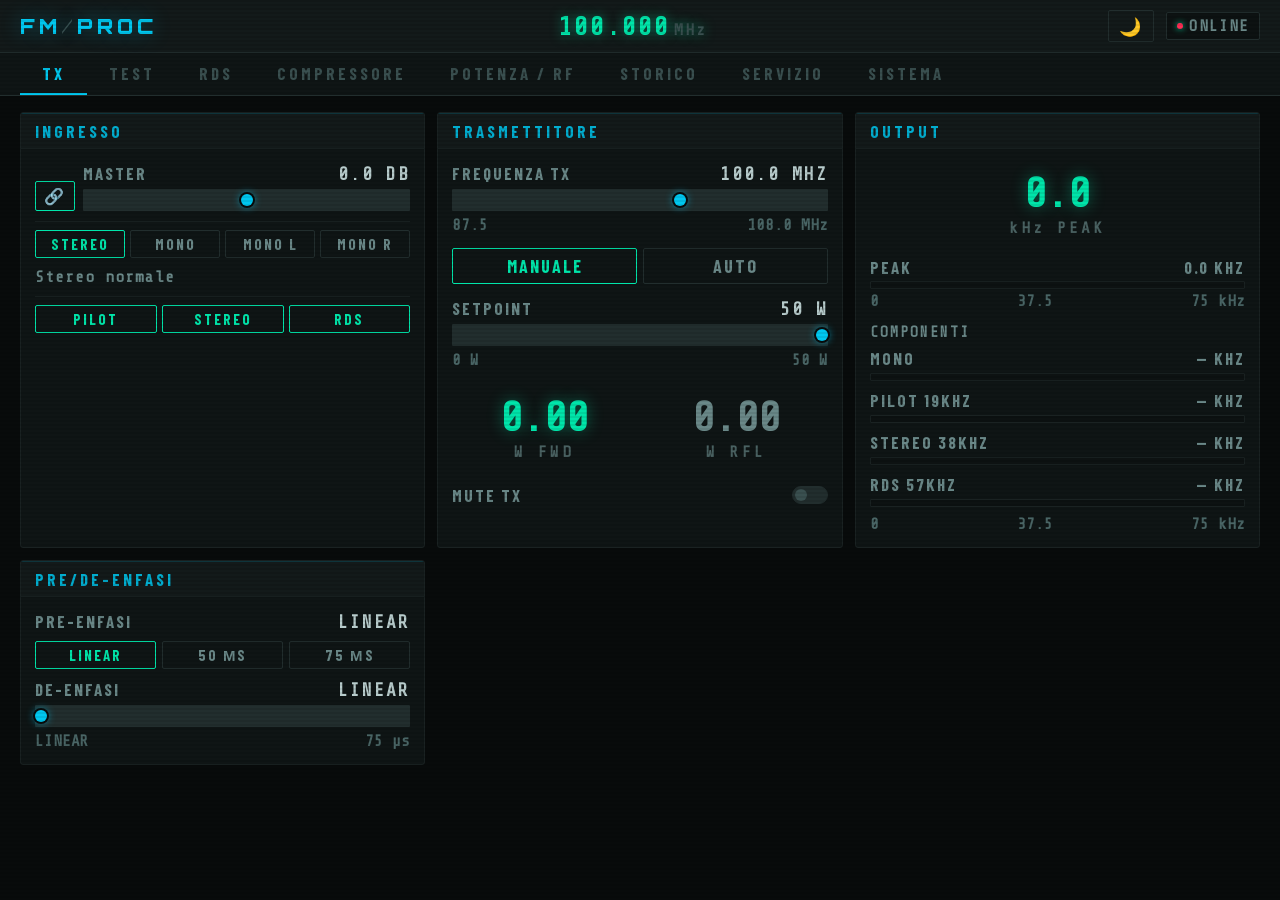
==== commit 7aced0e8: "refactor(web-ui): estrai CSS/JS inline in file separati, aggiungi tema switcher Tutto il CSS inline " ====
--- a/control/index.html
+++ b/control/index.html
@@ -4,333 +4,9 @@
 <meta charset="UTF-8">
 <meta name="viewport" content="width=device-width, initial-scale=1.0">
 <title>FM Processor</title>
-<style>
-@font-face { font-family:'Barlow Condensed'; font-style:normal; font-weight:300; font-display:swap; src:url('fonts/barlow-condensed-300.woff2') format('woff2'); }
-@font-face { font-family:'Barlow Condensed'; font-style:normal; font-weight:400; font-display:swap; src:url('fonts/barlow-condensed-400.woff2') format('woff2'); }
-@font-face { font-family:'Barlow Condensed'; font-style:normal; font-weight:600; font-display:swap; src:url('fonts/barlow-condensed-600.woff2') format('woff2'); }
-@font-face { font-family:'Barlow Condensed'; font-style:normal; font-weight:700; font-display:swap; src:url('fonts/barlow-condensed-700.woff2') format('woff2'); }
-@font-face { font-family:'Orbitron'; font-style:normal; font-weight:400 900; font-display:swap; src:url('fonts/orbitron.woff2') format('woff2'); }
-@font-face { font-family:'Share Tech Mono'; font-style:normal; font-weight:400; font-display:swap; src:url('fonts/share-tech-mono.woff2') format('woff2'); }
-</style>
-<style>
-:root {
-  --bg:         #080b0b;
-  --bg2:        #0d1212;
-  --panel:      #0f1515;
-  --panel2:     #131a1a;
-  --border:     #1a2222;
-  --border2:    #222e2e;
-  --text:       #b8cccc;
-  --text-dim:   #3a5050;
-  --text-mid:   #6a8888;
-  --green:      #00e5aa;
-  --green-dim:  #004433;
-  --yellow:     #f5c400;
-  --red:        #ff2d55;
-  --red-dim:    #440010;
-  --blue:       #00c8f0;
-  --blue-dim:   #003344;
-  --orange:     #ff7d2a;
-  --purple:     #b060ff;
-  --mono:       'Share Tech Mono', monospace;
-  --orb:        'Orbitron', sans-serif;
-  --cond:       'Barlow Condensed', sans-serif;
-}
-*{box-sizing:border-box;margin:0;padding:0}
-body{background:var(--bg);color:var(--text);font-family:var(--cond);font-size:18px;font-weight:600;min-height:100vh;overflow-x:hidden}
-
-/* ── SCANLINE overlay ── */
-body::before{
-  content:'';position:fixed;inset:0;pointer-events:none;z-index:9999;
-  background:repeating-linear-gradient(0deg,transparent,transparent 2px,rgba(0,0,0,.08) 2px,rgba(0,0,0,.08) 4px);
-}
-
-/* ── TOP BAR ── */
-.topbar{
-  display:flex;align-items:center;justify-content:space-between;
-  padding:10px 20px;background:var(--panel2);
-  border-bottom:1px solid var(--border2);
-  position:sticky;top:0;z-index:100;
-}
-.logo{font-family:var(--orb);font-size:20px;font-weight:900;letter-spacing:4px;
-  color:var(--blue);text-shadow:0 0 20px rgba(0,200,240,.4);}
-.logo em{color:var(--text-dim);font-style:normal;font-weight:400}
-.topbar-center{display:flex;gap:20px;align-items:center}
-.freq-display{
-  font-family:var(--mono);font-size:26px;color:var(--green);
-  text-shadow:0 0 12px rgba(0,229,170,.5);letter-spacing:2px;
-}
-.freq-display span{font-size:16px;color:var(--text-dim);margin-left:4px}
-.topbar-right{display:flex;gap:12px;align-items:center}
-.status-chip{
-  display:flex;align-items:center;gap:6px;padding:4px 10px;
-  background:var(--bg2);border:1px solid var(--border2);border-radius:2px;
-  font-family:var(--mono);font-size:16px;font-weight:600;letter-spacing:1px;color:var(--text-mid);
-}
-.status-chip .dot{width:6px;height:6px;border-radius:50%;background:var(--green);
-  box-shadow:0 0 6px var(--green);animation:pulse 2s ease-in-out infinite}
-.status-chip.alarm .dot{background:var(--red);box-shadow:0 0 8px var(--red);animation:blink .5s step-end infinite}
-@keyframes pulse{0%,100%{opacity:1}50%{opacity:.3}}
-@keyframes blink{0%,100%{opacity:1}50%{opacity:0}}
-
-/* ── TABS ── */
-.tabs{display:flex;gap:0;border-bottom:1px solid var(--border2);background:var(--panel);padding:0 20px}
-.tab{
-  padding:10px 22px;cursor:pointer;font-family:var(--cond);font-size:17px;font-weight:700;
-  letter-spacing:3px;text-transform:uppercase;color:var(--text-dim);
-  border-bottom:2px solid transparent;transition:all .2s;
-}
-.tab:hover{color:var(--text-mid)}
-.tab.active{color:var(--blue);border-bottom-color:var(--blue)}
-
-/* ── CONTENT ── */
-.page{display:none;padding:16px 20px;animation:fadein .2s ease}
-.page.active{display:block}
-@keyframes fadein{from{opacity:0;transform:translateY(4px)}to{opacity:1;transform:none}}
-
-/* ── GRID LAYOUTS ── */
-.grid-3{display:grid;grid-template-columns:repeat(3,1fr);gap:12px}
-.grid-2{display:grid;grid-template-columns:repeat(2,1fr);gap:12px}
-.grid-4{display:grid;grid-template-columns:repeat(4,1fr);gap:12px}
-.col-span-2{grid-column:span 2}
-.col-span-3{grid-column:span 3}
-
-/* ── PANEL ── */
-.panel{background:var(--panel);border:1px solid var(--border);border-radius:3px;overflow:hidden}
-.panel-hdr{
-  padding:7px 14px;background:var(--panel2);
-  border-bottom:1px solid var(--border);
-  border-top:1px solid rgba(0,200,240,.18);
-  display:flex;align-items:center;justify-content:space-between;
-}
-.panel-title{font-family:var(--cond);font-size:17px;font-weight:700;letter-spacing:3px;text-transform:uppercase;color:var(--blue);opacity:.85}
-.panel-body{padding:14px}
-
-/* ── BIG METRIC ── */
-.big-metric{text-align:center;padding:10px 6px}
-.big-val{font-family:var(--mono);font-size:42px;line-height:1;letter-spacing:-1px}
-.big-val.green{color:var(--green);text-shadow:0 0 16px rgba(0,229,170,.4)}
-.big-val.yellow{color:var(--yellow);text-shadow:0 0 12px rgba(245,196,0,.4)}
-.big-val.red{color:var(--red);text-shadow:0 0 16px rgba(255,45,85,.5)}
-.big-unit{font-family:var(--mono);font-size:16px;color:#4a6262;letter-spacing:3px;margin-top:4px}
-
-/* ── VU METER ── */
-.vu-wrap{position:relative;height:8px;background:var(--bg2);border:1px solid var(--border);border-radius:1px;overflow:hidden}
-.vu-fill{height:100%;border-radius:1px;transition:width .08s ease-out}
-.vu-fill.green{background:linear-gradient(to right,var(--green-dim),var(--green))}
-.vu-fill.red{background:linear-gradient(to right,rgba(255,45,85,.3),var(--red))}
-.vu-label{display:flex;justify-content:space-between;font-family:var(--mono);font-size:16px;color:#4a6666;margin-top:3px}
-
-/* ── VBAR ── */
-.vbar-section{display:flex;gap:8px;height:120px;align-items:flex-end}
-.vbar-col{display:flex;flex-direction:column;align-items:center;gap:4px;flex:1}
-.vbar-col-lbl{font-family:var(--mono);font-size:16px;color:#4a6262;letter-spacing:1px}
-.vbar-track{flex:1;width:100%;background:var(--bg2);border:1px solid var(--border);border-radius:1px;position:relative;overflow:hidden}
-.vbar-bar{position:absolute;bottom:0;left:1px;right:1px;border-radius:1px 1px 0 0;transition:height .08s ease-out}
-.vbar-bar.g{background:linear-gradient(to top,var(--green-dim),var(--green))}
-.vbar-bar.r{position:absolute;top:0;bottom:auto;border-radius:0 0 1px 1px;background:linear-gradient(to bottom,rgba(255,45,85,.3),var(--red))}
-.vbar-num{font-family:var(--mono);font-size:16px;color:var(--text)}
-
-/* ── SLIDER CONTROL ── */
-.ctrl-item{display:flex;flex-direction:column;gap:5px}
-.ctrl-lbl{display:flex;justify-content:space-between;align-items:baseline;
-  font-family:var(--cond);font-size:17px;font-weight:700;letter-spacing:2px;text-transform:uppercase;color:var(--text-mid)}
-.ctrl-val{font-family:var(--mono);font-size:18px;color:var(--text)}
-input[type=range]{
-  -webkit-appearance:none;width:100%;height:2px;
-  background:var(--border2);border-radius:1px;outline:none;cursor:pointer;
-  touch-action:none;padding:10px 0;box-sizing:content-box;
-}
-input[type=range]::-webkit-slider-thumb{
-  -webkit-appearance:none;width:12px;height:12px;border-radius:50%;
-  background:var(--blue);box-shadow:0 0 0 2px var(--bg),0 0 8px var(--blue);
-  cursor:pointer;transition:transform .1s;
-}
-input[type=range]::-webkit-slider-thumb:hover{transform:scale(1.3)}
-.range-ends{display:flex;justify-content:space-between;font-family:var(--mono);font-size:16px;color:#4a6666}
-
-/* ── TOGGLE ── */
-.toggle-row{display:flex;align-items:center;justify-content:space-between;gap:10px}
-.toggle-lbl{font-family:var(--cond);font-size:17px;font-weight:700;letter-spacing:2px;text-transform:uppercase;color:var(--text-mid)}
-.toggle{position:relative;width:36px;height:18px;flex-shrink:0}
-.toggle input{opacity:0;width:0;height:0}
-.tslider{position:absolute;inset:0;background:var(--border2);border-radius:9px;cursor:pointer;transition:.2s;border:1px solid var(--border2)}
-.tslider::before{content:'';position:absolute;width:12px;height:12px;left:2px;top:2px;background:var(--text-dim);border-radius:50%;transition:.2s}
-.toggle input:checked+.tslider{background:#002a1a;border-color:var(--green-dim)}
-.toggle input:checked+.tslider::before{transform:translateX(17px);background:var(--green);box-shadow:0 0 6px var(--green)}
-
-/* ── ALARM BOX ── */
-.alarm-row{display:flex;gap:8px;flex-wrap:wrap;margin-top:8px}
-.alarm-chip{
-  padding:4px 10px;border-radius:2px;font-family:var(--mono);font-size:16px;
-  letter-spacing:1px;border:1px solid var(--border2);color:var(--text-dim);
-  background:var(--bg2);transition:.3s;
-}
-.alarm-chip.active{background:var(--red-dim);border-color:var(--red);color:var(--red);
-  box-shadow:0 0 10px rgba(255,45,85,.2);animation:blink .8s step-end infinite}
-
-/* ── CURVE CANVAS ── */
-.curve-canvas{display:block;width:100%;max-width:340px;aspect-ratio:1;background:#060909;border:1px solid var(--1c2e2e, #1c2e2e);border-radius:2px;cursor:crosshair}
-
-/* ── INPUT TEXT ── */
-.txt-input{
-  background:var(--bg2);border:1px solid var(--border2);border-radius:2px;
-  color:var(--text);font-family:var(--mono);font-size:16px;padding:6px 10px;
-  width:100%;outline:none;transition:border .2s;
-}
-.txt-input:focus{border-color:var(--blue)}
-
-/* ── BUTTON ── */
-.btn{
-  padding:7px 16px;background:transparent;border:1px solid var(--border2);
-  color:var(--text-mid);font-family:var(--cond);font-size:18px;font-weight:700;
-  letter-spacing:2px;text-transform:uppercase;cursor:pointer;
-  border-radius:2px;transition:all .15s;
-}
-.btn:hover{border-color:var(--blue);color:var(--blue)}
-.btn.primary{border-color:var(--green);color:var(--green)}
-.btn.primary:hover{background:var(--green-dim)}
-.btn.danger{border-color:var(--red);color:var(--red)}
-.btn.danger:hover{background:var(--red-dim)}
-.btn.warn{border-color:var(--yellow);color:var(--yellow)}
-
-/* ── DIVIDER ── */
-.divider{height:1px;background:var(--border);margin:10px 0}
-
-/* ── HISTORY CANVAS ── */
-.hist-canvas{display:block;width:100%;height:120px;background:var(--bg2);border:1px solid var(--border)}
-
-/* ── SOFTSTART INDICATOR ── */
-.softstart-bar{height:4px;background:var(--bg2);border:1px solid var(--border);border-radius:1px;overflow:hidden;margin-top:6px}
-.softstart-fill{height:100%;background:linear-gradient(to right,var(--blue-dim),var(--blue));width:0%;transition:width .15s}
-
-/* ── PID PARAMS ── */
-.pid-grid{display:grid;grid-template-columns:repeat(3,1fr);gap:8px}
-
-/* ── SEPARATOR ROW ── */
-.sep-row{grid-column:1/-1;display:flex;align-items:center;gap:8px;padding:4px 0}
-.sep-row::before,.sep-row::after{content:'';flex:1;height:1px;background:var(--border)}
-.sep-row span{font-family:var(--cond);font-size:16px;letter-spacing:3px;color:var(--text-dim)}
-
-/* ── TOOLTIP ── */
-.tt{position:relative;cursor:help}
-.tt::after{content:attr(data-tip);position:absolute;bottom:calc(100% + 6px);left:50%;transform:translateX(-50%);
-  background:#1a2222;border:1px solid var(--border2);color:var(--text-mid);
-  font-family:var(--mono);font-size:16px;padding:4px 8px;white-space:nowrap;border-radius:2px;
-  opacity:0;pointer-events:none;transition:.15s;z-index:200}
-.tt:hover::after{opacity:1}
-
-/* ── SECTION GAP ── */
-.gap{margin-top:12px}
-
-/* ═══════════════════════════════════════════════════════════
-   MOBILE — breakpoint 768px
-   ═══════════════════════════════════════════════════════════ */
-@media (max-width: 768px) {
-
-  /* ── Top bar ── */
-  .topbar{
-    flex-wrap:wrap;gap:8px;padding:8px 12px;
-  }
-  .topbar-center{order:3;width:100%;justify-content:center}
-  .freq-display{font-size:28px}
-  .topbar-right{gap:8px}
-
-  /* ── Tabs — scroll orizzontale ── */
-  .tabs{
-    padding:0 8px;overflow-x:auto;overflow-y:hidden;
-    scrollbar-width:none;-webkit-overflow-scrolling:touch;
-    flex-wrap:nowrap;
-  }
-  .tabs::-webkit-scrollbar{display:none}
-  .tab{
-    white-space:nowrap;flex-shrink:0;
-  }
-
-  /* ── Grid: tutto a 1 colonna ── */
-  .grid-3,.grid-2,.grid-4{
-    grid-template-columns:1fr !important;
-  }
-  .col-span-2,.col-span-3{
-    grid-column:span 1 !important;
-  }
-
-  /* ── Page padding ── */
-  .page{padding:10px 10px}
-
-  /* ── Panel body ── */
-  .panel-body{padding:12px 10px}
-  .panel-hdr{padding:8px 12px}
-
-  /* ── Big metric ── */
-  .big-val{font-size:52px}
-
-  /* ── Slider ── */
-  input[type=range]{height:4px}
-  input[type=range]::-webkit-slider-thumb{width:20px;height:20px}
-
-  /* ── Toggle ── */
-  .toggle{width:44px;height:22px}
-  .tslider::before{width:16px;height:16px}
-  .toggle input:checked+.tslider::before{transform:translateX(21px)}
-  .toggle-row{padding:4px 0}
-
-  /* ── VU meter ── */
-  .vu-wrap{height:10px}
-
-  /* ── Vbar section ── */
-  .vbar-section{height:100px}
-
-  /* ── Alarm chips ── */
-  .alarm-row{gap:6px}
-
-  /* ── Curva compressore ── */
-  .curve-canvas{aspect-ratio:4/3}
-
-  /* ── Input testo ── */
-
-  /* ── Bottoni ── */
-
-  /* ── RDS grid interna ── */
-  #tab-tx .panel-body > div[style*="grid-template-columns"]{
-    grid-template-columns:1fr 1fr !important;
-  }
-
-  /* ── Compressore params grid ── */
-  #tab-tx > .grid-3 { align-items: start; }
-  #tab-comp .grid-3[style*="gap"]{
-    grid-template-columns:1fr !important;
-  }
-  #tab-comp > .grid-3 { min-height: unset; }
-
-  /* ── PID grid ── */
-  .pid-grid{grid-template-columns:repeat(3,1fr)}
-
-  /* ── DAC/PID panel: stack verticale ── */
-  .panel-body > div[style*="grid-template-columns:1fr 1fr"]{
-    grid-template-columns:1fr !important;
-  }
-
-  /* ── Softstart ── */
-  #softstart-fill{transition:width .3s}
-
-  /* ── Sistema info ── */
-  #tab-system .grid-2{grid-template-columns:1fr !important}
-
-  /* ── Storico canvas più alto ── */
-  .hist-canvas{height:140px}
-
-  /* ── Sep row ── */
-  .sep-row{grid-column:span 1 !important}
-}
-
-/* ── Breakpoint medio: tablet ── */
-@media (max-width: 1024px) and (min-width: 769px) {
-  .grid-3{grid-template-columns:repeat(2,1fr) !important}
-  .col-span-3{grid-column:span 2 !important}
-  .page{padding:12px 16px}
-}
-</style>
+<link rel="stylesheet" id="fonts-css"  href="fonts.css">
+<link rel="stylesheet" id="style-css"  href="style.css">
+<link rel="stylesheet" id="theme-css"  href="theme-dark.css">
 </head>
 <body>
 
@@ -341,6 +17,7 @@
     <div class="freq-display" id="top-freq">100.000<span>MHz</span></div>
   </div>
   <div class="topbar-right">
+    <button id="btn-theme" class="btn" style="padding:4px 10px;font-size:18px;border-color:var(--border2)" onclick="cycleTheme()" title="Cambia tema">🌙</button>
     <div class="status-chip" id="chip-conn"><div class="dot"></div>ONLINE</div>
     <div class="status-chip" id="chip-alarm" style="display:none"><div class="dot" style="background:var(--red)"></div>ALLARME</div>
     <div class="status-chip" id="chip-mute" style="display:none"><div class="dot" style="background:var(--yellow)"></div>MUTE</div>
@@ -1329,1186 +1006,6 @@
   </div>
 </div>
 
-<script>
-// ─────────────────────────────────────────────
-// Stato locale
-// ─────────────────────────────────────────────
-const P = {
-  thr:-18, ratio:4, knee:6, atk:5, rel:150, mu:0,
-  txfreq:100, txgain:-17, gain:0, gain_l:0, gain_r:0,
-  pilot:0.09, stereo:0.44, rds:0.03,
-  preemph:0, deemph:0, mono_mode:0,
-  mute_l:false, mute_r:false, phase_inv_r:false, phase_offset:0,
-  test_mode:0, test_tone_hz:1000, test_tone_amp:0.5,
-};
-let compInputDb = -40, compGrDb = 0, compOutPeak = -60;
-let startTime = Date.now();
-
-// ─────────────────────────────────────────────
-// Tab navigation
-// ─────────────────────────────────────────────
-function showTab(id) {
-  document.querySelectorAll('.page').forEach(p => p.classList.remove('active'));
-  document.querySelectorAll('.tab').forEach(t => t.classList.remove('active'));
-  document.getElementById('tab-'+id).classList.add('active');
-  event.target.classList.add('active');
-  if (id === 'history') refreshHistory();
-}
-
-// ─────────────────────────────────────────────
-// API calls
-// ─────────────────────────────────────────────
-async function sendCmd(cmd) {
-  try {
-    await fetch('/api/cmd', {method:'POST',headers:{'Content-Type':'application/json'},body:JSON.stringify({cmd})});
-  } catch(e) {}
-}
-
-async function sendRawCmd() {
-  const cmd = document.getElementById('raw-cmd').value.trim();
-  if (!cmd) return;
-  try {
-    const r = await fetch('/api/cmd', {method:'POST',headers:{'Content-Type':'application/json'},body:JSON.stringify({cmd})});
-    const d = await r.json();
-    document.getElementById('raw-resp').textContent = d.response || '(no risposta)';
-  } catch(e) { document.getElementById('raw-resp').textContent = 'Errore: '+e; }
-}
-
-async function eepromSave() {
-  const el = document.getElementById('eeprom-status');
-  try {
-    // Prima flusha i valori del form RDS al server, poi salva su EEPROM
-    await saveRdsCfg();
-    const r = await fetch('/api/eeprom/save', {method:'POST'});
-    const d = await r.json();
-    el.style.color = d.ok ? 'var(--green)' : 'var(--yellow)';
-    el.textContent = d.ok
-      ? '✓ Salvato [' + (d.backend||'') + '] — ' + new Date().toLocaleTimeString()
-      : '⚠ Salvataggio parziale: ' + JSON.stringify(d.groups);
-  } catch(e) { el.style.color='var(--red)'; el.textContent='Errore: '+e; }
-}
-
-async function eepromLoad() {
-  const el = document.getElementById('eeprom-status');
-  try {
-    const r = await fetch('/api/eeprom/load', {method:'POST'});
-    const d = await r.json();
-    if (d.ok) { el.style.color='var(--blue)'; el.textContent='✓ Caricato da EEPROM'; }
-    else { el.style.color='var(--yellow)'; el.textContent='⚠ '+d.error; }
-  } catch(e) { el.style.color='var(--red)'; el.textContent='Errore: '+e; }
-}
-
-async function doSoftstart() {
-  const target = parseInt(document.getElementById('sl-dac-target').value);
-  try {
-    await fetch('/api/softstart', {method:'POST',headers:{'Content-Type':'application/json'},body:JSON.stringify({dac_target:target})});
-    document.getElementById('softstart-lbl').textContent = 'Soft-start → DAC '+target;
-  } catch(e) {}
-}
-
-async function sendPid() {
-  const kp = parseFloat(document.getElementById('pid-kp').value);
-  const ki = parseFloat(document.getElementById('pid-ki').value);
-  const kd = parseFloat(document.getElementById('pid-kd').value);
-  try {
-    await fetch('/api/pid', {method:'POST',headers:{'Content-Type':'application/json'},body:JSON.stringify({kp,ki,kd})});
-  } catch(e) {}
-}
-
-function onPidTarget(val) {
-  document.getElementById('lbl-pid-target').textContent = val.toFixed(1)+' W';
-  try {
-    fetch('/api/pid', {method:'POST',headers:{'Content-Type':'application/json'},body:JSON.stringify({target_w:val})});
-  } catch(e) {}
-}
-
-// ─────────────────────────────────────────────
-// Param handlers
-// ─────────────────────────────────────────────
-function setPowerMode(mode) {
-  P._power_mode = mode;
-  const btnM = document.getElementById('btn-pwr-manual');
-  const btnA = document.getElementById('btn-pwr-auto');
-  const row  = document.getElementById('pwr-setpoint-row');
-  const sl   = document.getElementById('sl-pwr-setpoint');
-  if (mode === 'manual') {
-    btnM.classList.add('primary');    btnA.classList.remove('primary');
-    if (row) row.style.opacity = '1';
-    if (sl)  sl.disabled = false;
-  } else {
-    btnA.classList.add('primary');    btnM.classList.remove('primary');
-    if (row) row.style.opacity = '0.45';
-    if (sl)  sl.disabled = true;
-  }
-  sendCmd('PWR_MODE=' + mode.toUpperCase());
-}
-
-function onPwrSetpoint(val) {
-  const nom = P.tx_nom ?? 50;
-  document.getElementById('lbl-pwr-setpoint').textContent = val + ' W';
-  // Converti W → attenuazione relativa rispetto alla potenza nominale
-  // TX_GAIN_SET = TX_GAIN_NOM + 20*log10(val/nom)  [dB]
-  const txGainNom = P.tx_gain ?? -17;
-  const att = val > 0 ? txGainNom + 20 * Math.log10(val / nom) : -89;
-  sendCmd('TX_GAIN=' + att.toFixed(1));
-  P.pwr_setpoint = val;
-}
-
-function onTxNom(val) {
-  document.getElementById('lbl-tx-nom').textContent = val + ' W';
-  // Aggiorna il max dello slider setpoint
-  const sl = document.getElementById('sl-pwr-setpoint');
-  const mx = document.getElementById('pwr-setpoint-max');
-  if (sl) { sl.max = val; if (+sl.value > val) sl.value = val; }
-  if (mx) mx.textContent = val + ' W';
-  P.tx_nom = val;
-  sendCmd('TX_NOM=' + val);
-}
-
-function onVolMpx(comp, val) {
-  const khz = (val * 75).toFixed(1);
-  const map = {
-    mono:   ['lbl-vol-mono',   'VOL_MONO=',   'sl-vol-mono',   'sl-mono'],
-    stereo: ['lbl-vol-stereo', 'VOL_STEREO=', 'sl-vol-stereo', 'sl-stereo'],
-    pilot:  ['lbl-vol-pilot',  'VOL_PILOT=',  'sl-vol-pilot',  'sl-pilot'],
-    rds:    ['lbl-vol-rds',    'VOL_RDS=',    'sl-vol-rds',    'sl-rds'],
-  };
-  const [lbl, cmd, sl, slTx] = map[comp];
-  const e = document.getElementById(lbl); if(e) e.textContent = khz + ' kHz';
-  // Sincronizza slider TX se esiste
-  const sTx = document.getElementById(slTx); if(sTx) { sTx.value = val; }
-  sendCmd(cmd + val);
-  P['vol_'+comp] = val;
-}
-
-function onTxParam(name, val) {
-  P[name] = val;
-  const map = {
-    txfreq: ['lbl-txfreq', v=>v.toFixed(1)+' MHz', v=>'TX_FREQ='+v],
-    txgain: ['lbl-txgain', v=>(v>=0?'+':'')+v.toFixed(0)+' dB', v=>'TX_GAIN='+v],
-    gain:   ['lbl-gain',   v=>(v>=0?'+':'')+v.toFixed(1)+' dB', v=>'GAIN='+v],
-    pilot:  ['lbl-pilot',  v=>(v*75).toFixed(1)+' kHz', v=>'VOL_PILOT='+v],
-    stereo: ['lbl-stereo', v=>(v*75).toFixed(1)+' kHz', v=>'VOL_STEREO='+v],
-    rds:    ['lbl-rds',    v=>(v*75).toFixed(1)+' kHz', v=>'VOL_RDS='+v],
-    preemph:['lbl-preemph',v=>v<=0?'LINEAR':v+' µs', v=>'PREEMPH='+v],
-    deemph: ['lbl-deemph', v=>v<=0?'LINEAR':v+' µs', v=>'DEEMPH='+v],
-  };
-  if (map[name]) {
-    const [lblId, fmt, cmd] = map[name];
-    document.getElementById(lblId).textContent = fmt(val);
-    sendCmd(cmd(val));
-  }
-  if (name === 'txfreq') document.getElementById('top-freq').innerHTML = val.toFixed(1)+'<span>MHz</span>';
-}
-
-function onComp(name, val) {
-  P[name] = val;
-  const lbls = {
-    thr:   ['lbl-thr',   v=>v.toFixed(1)+' dBFS',    'COMP_THR'],
-    ratio: ['lbl-ratio', v=>v.toFixed(1)+' : 1',      'COMP_RATIO'],
-    knee:  ['lbl-knee',  v=>v===0?'Hard':v.toFixed(1)+' dB', 'COMP_KNEE'],
-    atk:   ['lbl-atk',  v=>v.toFixed(1)+' ms',        'COMP_ATK'],
-    rel:   ['lbl-rel',  v=>v.toFixed(0)+' ms',         'COMP_REL'],
-    mu:    ['lbl-mu',   v=>(v>=0?'+':'')+v.toFixed(1)+' dB', 'COMP_MU'],
-  };
-  if (lbls[name]) {
-    const [id, fmt, cmd] = lbls[name];
-    document.getElementById(id).textContent = fmt(val);
-    sendCmd(`${cmd}=${val}`);
-  }
-  drawCurve();
-}
-
-// ─────────────────────────────────────────────
-// Gain computer (replica C++)
-// ─────────────────────────────────────────────
-function gainComputer(in_db, thr, ratio, knee) {
-  // Formula Giannoulis (JAES 2012) — soft knee standard
-  // GR = 0                                       se over < -half  (sotto soglia)
-  // GR = (1/R-1) * (over+half)² / (2*knee)       se -half <= over <= half (zona knee)
-  // GR = over * (1/R - 1)                         se over > half  (sopra soglia)
-  const half = knee * 0.5;
-  const over = in_db - thr;
-  if (over < -half) return 0;
-  if (over <= half) {
-    const x = over + half;
-    return (1 / ratio - 1) * (x * x) / (2 * knee);
-  }
-  return over * (1 / ratio - 1);
-}
-
-// ─────────────────────────────────────────────
-// Curva di trasferimento
-// ─────────────────────────────────────────────
-function toggleCompParams() {
-  const body     = document.getElementById('comp-params-body');
-  const arrow    = document.getElementById('comp-params-arrow');
-  const metering = document.getElementById('comp-metering-panel');
-  const open     = body.style.display === 'none';
-
-  // Apri parametri → nascondi metering; chiudi → mostra metering
-  body.style.display    = open ? 'block' : 'none';
-  arrow.style.transform = open ? 'rotate(180deg)' : 'rotate(0deg)';
-  metering.style.display = open ? 'none' : 'flex';
-
-  setTimeout(drawCurve, 50);
-}
-
-// Storia punto operativo (ultimi N campioni per il trail)
-const _opHistory = [];
-const _OP_HISTORY_MAX = 24;
-
-function drawCurve() {
-  const canvas = document.getElementById('curve-canvas');
-  const W = canvas.clientWidth, H = canvas.clientHeight;
-  if (!W || !H) return;
-  canvas.width = W * devicePixelRatio;
-  canvas.height = H * devicePixelRatio;
-  const ctx = canvas.getContext('2d');
-  ctx.scale(devicePixelRatio, devicePixelRatio);
-  const pad = 28, RANGE = 60;
-  const xOf = db => pad + (db+RANGE)/(RANGE)*(W-pad*2);
-  const yOf = db => (H-pad) - (db+RANGE)/(RANGE)*(H-pad*2);
-
-  // Sfondo
-  ctx.clearRect(0, 0, W, H);
-
-  // Griglia — più visibile
-  ctx.lineWidth = 1;
-  for (let db=-60;db<=0;db+=12) {
-    ctx.strokeStyle = (db===0||db===-60) ? 'rgba(0,200,240,.12)' : 'rgba(255,255,255,.06)';
-    ctx.beginPath();ctx.moveTo(xOf(db),pad);ctx.lineTo(xOf(db),H-pad);ctx.stroke();
-    ctx.beginPath();ctx.moveTo(pad,yOf(db));ctx.lineTo(W-pad,yOf(db));ctx.stroke();
-  }
-
-  // Assi
-  ctx.strokeStyle='rgba(0,200,240,.25)';ctx.lineWidth=1;
-  ctx.beginPath();ctx.moveTo(pad,pad);ctx.lineTo(pad,H-pad);ctx.lineTo(W-pad,H-pad);ctx.stroke();
-
-  // Labels — più leggibili
-  ctx.fillStyle='#6a9898';ctx.font=`10px 'Share Tech Mono',monospace`;
-  ctx.textAlign='center';ctx.textBaseline='top';
-  [-60,-48,-36,-24,-12,0].forEach(db=>ctx.fillText(db,xOf(db),H-pad+3));
-  ctx.textAlign='right';ctx.textBaseline='middle';
-  [-60,-48,-36,-24,-12,0].forEach(db=>ctx.fillText(db,pad-3,yOf(db)));
-
-  // Label assi
-  ctx.fillStyle='#4a7070';ctx.font=`9px 'Barlow Condensed',sans-serif`;
-  ctx.textAlign='center';
-  ctx.fillText('INPUT dBFS', W/2, H-4);
-  ctx.save();ctx.translate(8,H/2);ctx.rotate(-Math.PI/2);
-  ctx.fillText('OUTPUT dBFS',0,0);ctx.restore();
-
-  // 1:1 reference
-  ctx.strokeStyle='rgba(255,255,255,.10)';ctx.setLineDash([4,6]);ctx.lineWidth=1;
-  ctx.beginPath();ctx.moveTo(xOf(-RANGE),yOf(-RANGE));ctx.lineTo(xOf(0),yOf(0));ctx.stroke();
-  ctx.setLineDash([]);
-
-  // Knee zone
-  const half=P.knee*.5;
-  ctx.fillStyle='rgba(245,196,0,.07)';
-  ctx.fillRect(xOf(P.thr-half),pad,xOf(P.thr+half)-xOf(P.thr-half),H-pad*2);
-  ctx.strokeStyle='rgba(245,196,0,.35)';ctx.setLineDash([3,4]);ctx.lineWidth=1;
-  ctx.beginPath();ctx.moveTo(xOf(P.thr),pad);ctx.lineTo(xOf(P.thr),H-pad);ctx.stroke();
-  ctx.setLineDash([]);
-
-  // Curva di trasferimento — gradiente colore
-  const grad = ctx.createLinearGradient(xOf(-RANGE),0,xOf(0),0);
-  grad.addColorStop(0,'rgba(0,200,240,.5)');
-  grad.addColorStop(1,'rgba(0,229,170,.9)');
-  ctx.strokeStyle=grad;ctx.lineWidth=2;
-  ctx.shadowColor='rgba(0,200,240,.4)';ctx.shadowBlur=6;
-  ctx.beginPath();let first=true;
-  for (let in_db=-RANGE;in_db<=0;in_db+=0.5) {
-    const out=in_db+gainComputer(in_db,P.thr,P.ratio,P.knee)+P.mu;
-    const x=xOf(in_db),y=yOf(Math.max(-RANGE,out));
-    first?ctx.moveTo(x,y):ctx.lineTo(x,y);first=false;
-  }
-  ctx.stroke();ctx.shadowBlur=0;
-
-  // Punto operativo + trail
-  const gr  = gainComputer(compInputDb,P.thr,P.ratio,P.knee);
-  const out = compInputDb+gr+P.mu;
-  const ox  = xOf(compInputDb), oy = yOf(Math.max(-RANGE,out));
-
-  // Aggiorna storia
-  _opHistory.push({x:ox,y:oy});
-  if (_opHistory.length > _OP_HISTORY_MAX) _opHistory.shift();
-
-  // Trail (sfuma)
-  for (let i=0;i<_opHistory.length-1;i++) {
-    const alpha = (i/_OP_HISTORY_MAX)*0.35;
-    ctx.strokeStyle=`rgba(255,90,90,${alpha})`;
-    ctx.lineWidth=2;
-    ctx.beginPath();
-    ctx.moveTo(_opHistory[i].x,_opHistory[i].y);
-    ctx.lineTo(_opHistory[i+1].x,_opHistory[i+1].y);
-    ctx.stroke();
-  }
-
-  // Crosshair
-  ctx.strokeStyle='rgba(255,80,80,.20)';ctx.lineWidth=1;ctx.setLineDash([2,4]);
-  ctx.beginPath();ctx.moveTo(ox,oy);ctx.lineTo(ox,H-pad);
-  ctx.moveTo(ox,oy);ctx.lineTo(pad,oy);ctx.stroke();ctx.setLineDash([]);
-
-  // Punto
-  const active = compInputDb > P.thr - P.knee;  // sta comprimendo?
-  ctx.fillStyle = active ? '#ff5a5a' : '#00e5aa';
-  ctx.shadowColor = active ? 'rgba(255,80,80,.7)' : 'rgba(0,229,170,.5)';
-  ctx.shadowBlur = active ? 12 : 6;
-  ctx.beginPath();ctx.arc(ox,oy,4,0,Math.PI*2);ctx.fill();
-  ctx.shadowBlur=0;
-
-  // Info testo
-  const infoEl = document.getElementById('curve-info');
-  if (infoEl) {
-    const grDisp = gr < -0.1 ? gr.toFixed(1) : '0.0';
-    infoEl.textContent = `in ${compInputDb.toFixed(1)}  out ${Math.max(-RANGE,out).toFixed(1)}  GR ${grDisp} dB`;
-    infoEl.style.color = active ? '#ff5a5a' : '#6a9898';
-  }
-}
-
-// ─────────────────────────────────────────────
-// History canvas
-// ─────────────────────────────────────────────
-function drawHistory(canvasId, data, color, min, max, unit='') {
-  const canvas = document.getElementById(canvasId);
-  if (!canvas || !data || data.length < 2) return;
-  const W = canvas.clientWidth, H = canvas.clientHeight;
-  canvas.width = W * devicePixelRatio;
-  canvas.height = H * devicePixelRatio;
-  const ctx = canvas.getContext('2d');
-  ctx.scale(devicePixelRatio, devicePixelRatio);
-  const pad = 4;
-  const range = max - min || 1;
-  const xOf = i => pad + i/(data.length-1)*(W-pad*2);
-  const yOf = v => (H-pad) - (v-min)/range*(H-pad*2);
-
-  // Griglia
-  ctx.strokeStyle='rgba(255,255,255,.03)';ctx.lineWidth=1;
-  for (let i=0;i<4;i++) {
-    const y = pad + i/(3)*(H-pad*2);
-    ctx.beginPath();ctx.moveTo(pad,y);ctx.lineTo(W-pad,y);ctx.stroke();
-  }
-
-  // Area fill
-  ctx.fillStyle = color.replace(')',', 0.08)').replace('rgb','rgba');
-  ctx.beginPath();ctx.moveTo(xOf(0),H-pad);
-  data.forEach((v,i)=>ctx.lineTo(xOf(i),yOf(v)));
-  ctx.lineTo(xOf(data.length-1),H-pad);ctx.closePath();ctx.fill();
-
-  // Line
-  ctx.strokeStyle=color;ctx.lineWidth=1.5;
-  ctx.shadowColor=color;ctx.shadowBlur=4;
-  ctx.beginPath();
-  data.forEach((v,i)=>i===0?ctx.moveTo(xOf(0),yOf(v)):ctx.lineTo(xOf(i),yOf(v)));
-  ctx.stroke();ctx.shadowBlur=0;
-
-  // Min/max labels
-  const cur = data[data.length-1];
-  const dmax = Math.max(...data), dmin = Math.min(...data);
-  ctx.fillStyle='rgba(184,204,204,.6)';ctx.font=`8px 'Share Tech Mono',monospace`;
-  ctx.textAlign='right';ctx.textBaseline='top';
-  ctx.fillText(dmax.toFixed(1)+unit, W-pad, pad);
-  ctx.textBaseline='bottom';
-  ctx.fillText(dmin.toFixed(1)+unit, W-pad, H-pad);
-  ctx.textAlign='left';ctx.textBaseline='middle';
-  ctx.fillStyle='rgba(0,229,170,.9)';
-  ctx.fillText('▶ '+cur.toFixed(1)+unit, pad, H/2);
-}
-
-async function refreshHistory() {
-  try {
-    const r = await fetch('/api/history');
-    const d = await r.json();
-    drawHistory('hist-temp',  d.temp,    '#ff7d2a', 0,   80,  '°C');
-    drawHistory('hist-fwd',   d.fwd,     '#00e5aa', 0,   15,  'W');
-    drawHistory('hist-swr',   d.swr,     '#00c8f0', 1.0, 3.5, '');
-    drawHistory('hist-gr',    d.comp_gr, '#b060ff', -20, 0,   'dB');
-  } catch(e) {}
-}
-
-function downloadCSV() {
-  window.open('/api/csv');
-}
-
-// ─────────────────────────────────────────────
-// Poll status
-// ─────────────────────────────────────────────
-async function pollStatus() {
-  try {
-    const r = await fetch('/api/status');
-    if (!r.ok) throw new Error();
-    const s = await r.json();
-
-    // Connessione OK
-    document.getElementById('chip-conn').querySelector('.dot').style.background='var(--green)';
-    document.getElementById('sys-lastpoll').textContent = new Date().toLocaleTimeString();
-    if (s.storage_backend) {
-      const el = document.getElementById('sys-storage');
-      el.textContent = s.storage_backend;
-      el.style.color = s.storage_backend === 'EEPROM' ? 'var(--green)' : 'var(--blue)';
-    }
-    if (s.serial_number) {
-      document.getElementById('sys-sn').textContent = s.serial_number;
-      document.getElementById('sys-sn').style.color = 'var(--green)';
-    } else {
-      document.getElementById('sys-sn').textContent = 'NON SERIALIZZATO';
-      document.getElementById('sys-sn').style.color = 'var(--yellow)';
-    }
-
-    // Aggiorna uptime
-    const up = Math.floor((Date.now()-startTime)/1000);
-    document.getElementById('sys-uptime').textContent = `${Math.floor(up/3600)}h ${Math.floor(up%3600/60)}m ${up%60}s`;
-
-    // ── Params ──
-    const p = s.params || {};
-    syncSlider('sl-txfreq','lbl-txfreq', p.tx_freq, v=>v?.toFixed(1)+' MHz');
-    syncSlider('sl-txgain','lbl-txgain', p.tx_gain, v=>(v>=0?'+':'')+v?.toFixed(0)+' dB');
-    syncSlider('sl-gain',  'lbl-gain',   p.gain,    v=>(v>=0?'+':'')+v?.toFixed(1)+' dB');
-    syncSlider('sl-pilot', 'lbl-pilot',  p.vol_pilot, v=>(v*75).toFixed(1)+' kHz');
-    syncSlider('sl-stereo','lbl-stereo', p.vol_stereo, v=>(v*75).toFixed(1)+' kHz');
-    syncSlider('sl-rds',   'lbl-rds',    p.vol_rds,  v=>(v*75).toFixed(1)+' kHz');
-    // Configurazione Impianto
-    if (p.tx_nom != null) {
-      P.tx_nom = p.tx_nom;
-      const sl=document.getElementById('sl-tx-nom'); if(sl) sl.value=p.tx_nom;
-      const lb=document.getElementById('lbl-tx-nom'); if(lb) lb.textContent=p.tx_nom+' W';
-      const slS=document.getElementById('sl-pwr-setpoint'); if(slS) slS.max=p.tx_nom;
-      const mx=document.getElementById('pwr-setpoint-max'); if(mx) mx.textContent=p.tx_nom+' W';
-    }
-    syncSlider('sl-txgain',    'lbl-txgain',    p.tx_gain,   v=>(v>=0?'+':'')+v.toFixed(0)+' dB');
-    syncSlider('sl-vol-mono',  'lbl-vol-mono',  p.vol_mono,  v=>(v*75).toFixed(1)+' kHz');
-    syncSlider('sl-vol-stereo','lbl-vol-stereo',p.vol_stereo,v=>(v*75).toFixed(1)+' kHz');
-    syncSlider('sl-vol-pilot', 'lbl-vol-pilot', p.vol_pilot, v=>(v*75).toFixed(1)+' kHz');
-    syncSlider('sl-vol-rds',   'lbl-vol-rds',   p.vol_rds,   v=>(v*75).toFixed(1)+' kHz');
-    // Gain L/R
-    if (p.gain_l != null) { syncSlider('sl-gain-l','lbl-gain-l', p.gain_l, v=>(v>=0?'+':'')+v.toFixed(1)+' dB'); }
-    if (p.gain_r != null) { syncSlider('sl-gain-r','lbl-gain-r', p.gain_r, v=>(v>=0?'+':'')+v.toFixed(1)+' dB'); }
-    if (p.gains_linked != null && p.gains_linked !== _gainsLinked) {
-      _gainsLinked = p.gains_linked;
-      const btn  = document.getElementById('btn-link');
-      const row  = document.getElementById('gain-r-row');
-      const name = document.getElementById('lbl-gain-l-name');
-      if (btn)  { btn.textContent = _gainsLinked ? '🔗' : '🔓'; btn.classList.toggle('primary',_gainsLinked); btn.classList.toggle('danger',!_gainsLinked); }
-      if (row)  { row.style.display = _gainsLinked ? 'none' : ''; }
-      if (name) { name.textContent = _gainsLinked ? 'Master' : 'Gain L'; }
-    }
-    if (p.mono_mode != null) _updateMonoModeUI(p.mono_mode);
-    // Mute L/R
-    if (p.mute_l != null) { P.mute_l = p.mute_l; const b=document.getElementById('btn-mute-l'); if(b) b.classList.toggle('danger',p.mute_l); }
-    if (p.mute_r != null) { P.mute_r = p.mute_r; const b=document.getElementById('btn-mute-r'); if(b) b.classList.toggle('danger',p.mute_r); }
-    // Fase R
-    if (p.phase_inv_r != null) { P.phase_inv_r = p.phase_inv_r; const b=document.getElementById('btn-phase-inv'); if(b) b.classList.toggle('danger',p.phase_inv_r); }
-    if (p.phase_offset != null) {
-      P.phase_offset = p.phase_offset;
-      const sl = document.getElementById('sl-phase-offset');
-      const lb = document.getElementById('lbl-phase-offset');
-      if (sl) sl.value = p.phase_offset;
-      if (lb) lb.textContent = Math.round(p.phase_offset) + '°';
-    }
-    if (p.test_mode != null) _updateTestModeUI(p.test_mode);
-    if (p.test_tone_hz  != null) { document.getElementById('sl-test-hz').value  = p.test_tone_hz;  document.getElementById('lbl-test-hz').textContent  = p.test_tone_hz + ' Hz'; }
-    if (p.test_tone_amp != null) { const db=(20*Math.log10(p.test_tone_amp)).toFixed(0); document.getElementById('sl-test-amp').value = p.test_tone_amp; document.getElementById('lbl-test-amp').textContent = (db>=0?'+':'')+db+' dBFS'; }
-    // Preemph buttons
-    if (p.preemph != null) {
-      document.getElementById('lbl-preemph').textContent = p.preemph <= 0 ? 'LINEAR' : p.preemph + ' µs';
-      ['btn-pre-off','btn-pre-50','btn-pre-75'].forEach(id => { const el=document.getElementById(id); if(el){el.classList.remove('primary');} });
-      const preMap = {0:'btn-pre-off', 50:'btn-pre-50', 75:'btn-pre-75'};
-      const preBtn = preMap[p.preemph];
-      if (preBtn) { const el=document.getElementById(preBtn); if(el) el.classList.add('primary'); }
-    }
-    if (p.deemph != null) { document.getElementById('lbl-deemph').textContent = p.deemph <= 0 ? 'LINEAR' : p.deemph + ' µs'; syncSlider('sl-deemph','lbl-deemph', p.deemph, v=>v<=0?'LINEAR':v+' µs'); }
-
-    if (p.tx_freq != null) {
-      P.txfreq = p.tx_freq;
-      document.getElementById('top-freq').innerHTML = p.tx_freq.toFixed(1)+'<span>MHz</span>';
-    }
-    if (p.mute != null) {
-      syncCheck('tog-mute',  p.mute);
-      document.getElementById('chip-mute').style.display = p.mute ? 'flex' : 'none';
-    }
-    if (p.debug != null) syncCheck('tog-debug', p.debug);
-    if (p.ta != null)    syncCheck('tog-ta',    p.ta);
-    if (p.tp != null)    syncCheck('tog-tp',    p.tp);
-    if (p.ms != null)    syncCheck('tog-ms',    p.ms);
-    syncText('rds-ps',  p.ps);
-    syncText('rds-rt',  p.rt);
-    syncText('rds-pi',  p.pi);
-    syncText('rds-pty', p.pty != null ? String(p.pty) : null);
-    /* AF1/AF2: il modulatore le restituisce in MHz×10; mostrare in MHz con 1 decimale */
-    if (p.af1 != null) syncText('rds-af1', p.af1 > 0 ? (p.af1 / 10).toFixed(1) : '0');
-    if (p.af2 != null) syncText('rds-af2', p.af2 > 0 ? (p.af2 / 10).toFixed(1) : '0');
-
-    // Comp params
-    if (p.comp_thr   != null) { P.thr=p.comp_thr;   document.getElementById('sl-thr').value=p.comp_thr;   document.getElementById('lbl-thr').textContent=p.comp_thr.toFixed(1)+' dBFS'; }
-    if (p.comp_ratio != null) { P.ratio=p.comp_ratio;document.getElementById('sl-ratio').value=p.comp_ratio; document.getElementById('lbl-ratio').textContent=p.comp_ratio.toFixed(1)+' : 1'; }
-    if (p.comp_en != null) syncCheck('tog-comp', p.comp_en);
-
-    // ── Metering ──
-    const m = s.metering || {};
-    compInputDb  = m.comp_input_db  ?? -40;
-    compGrDb     = m.comp_gr_db     ?? 0;
-    compOutPeak  = m.comp_output_peak ?? -60;
-
-    const grAbs = Math.abs(compGrDb);
-    const grEl = document.getElementById('gr-big');
-    grEl.textContent = grAbs < 0.1 ? '0.0' : grAbs.toFixed(1);
-    grEl.className = 'big-val ' + (grAbs<0.5?'green':grAbs<6?'yellow':'red');
-
-    const pctIn  = Math.max(0, Math.min(100, (compInputDb+60)/60*100));
-    const pctGR  = Math.min(100, grAbs/20*100);
-    const pctOut = Math.max(0, Math.min(100, (compOutPeak+60)/60*100));
-    document.getElementById('vbar-in').style.height = pctIn+'%';
-    document.getElementById('vbar-gr').style.height = pctGR+'%';
-    document.getElementById('vbar-out').style.height = pctOut+'%';
-    document.getElementById('vbar-in-val').textContent  = compInputDb>-60?compInputDb.toFixed(1)+' dB':'−∞';
-    document.getElementById('vbar-gr-val').textContent  = grAbs<0.1?'—':'−'+grAbs.toFixed(1)+' dB';
-    document.getElementById('vbar-out-val').textContent = compOutPeak>-60?compOutPeak.toFixed(1)+' dB':'−∞';
-
-    // Output FM — peak totale in kHz
-    const mpxPeak = m.mpx_peak ?? 0;
-    const peakKhz = mpxPeak * 75;
-    const _pc='big-val '+(mpxPeak<0.8?'green':mpxPeak<0.95?'yellow':'red');
-    document.getElementById('mpx-peak-val').textContent=peakKhz.toFixed(1);
-    document.getElementById('mpx-peak-val').className=_pc;
-    document.getElementById('mpx-peak-num').textContent=peakKhz.toFixed(1)+' kHz';
-    document.getElementById('bar-mpx-peak').style.width=Math.min(100,mpxPeak*100)+'%';
-    {const e=document.getElementById('mpx-peak-val-t');if(e){e.textContent=peakKhz.toFixed(1);e.className=_pc;}}
-    {const e=document.getElementById('mpx-peak-num-t');if(e)e.textContent=peakKhz.toFixed(1)+' kHz';}
-    {const e=document.getElementById('bar-mpx-peak-t');if(e)e.style.width=Math.min(100,mpxPeak*100)+'%';}
-    // Componenti: mono e stereo dinamici dal modulatore, pilot e RDS statici dai vol_*
-    const vMono   = p.vol_mono   ?? 0;
-    const vPilot  = p.vol_pilot  ?? 0;
-    const vStereo = p.vol_stereo ?? 0;
-    const vRds    = p.vol_rds    ?? 0;
-    const monoPeak   = m.mono_peak   ?? 0;
-    const stereoPeak = m.stereo_peak ?? 0;
-    // Mono e stereo: peak audio × vol, espresso in kHz di deviazione
-    const monoKhz   = monoPeak   * vMono   * 75;
-    const stereoKhz = stereoPeak * vStereo * 75;
-    const fmt = v => v.toFixed(1)+' kHz';
-    document.getElementById('out-mono-num').textContent   = fmt(monoKhz);
-    document.getElementById('out-pilot-num').textContent  = fmt(vPilot  * 75);
-    document.getElementById('out-stereo-num').textContent = fmt(stereoKhz);
-    document.getElementById('out-rds-num').textContent    = fmt(vRds    * 75);
-    document.getElementById('bar-out-mono').style.width   = Math.min(100, monoPeak   * vMono   * 100)+'%';
-    document.getElementById('bar-out-pilot').style.width  = Math.min(100, vPilot  * 100)+'%';
-    document.getElementById('bar-out-stereo').style.width = Math.min(100, stereoPeak * vStereo * 100)+'%';
-    document.getElementById('bar-out-rds').style.width    = Math.min(100, vRds    * 100)+'%';
-    {const e=document.getElementById('out-mono-num-t');if(e)e.textContent=fmt(monoKhz);}
-    {const e=document.getElementById('out-pilot-num-t');if(e)e.textContent=fmt(vPilot*75);}
-    {const e=document.getElementById('out-stereo-num-t');if(e)e.textContent=fmt(stereoKhz);}
-    {const e=document.getElementById('out-rds-num-t');if(e)e.textContent=fmt(vRds*75);}
-    {const e=document.getElementById('bar-out-mono-t');if(e)e.style.width=Math.min(100,monoPeak*vMono*100)+'%';}
-    {const e=document.getElementById('bar-out-pilot-t');if(e)e.style.width=Math.min(100,vPilot*100)+'%';}
-    {const e=document.getElementById('bar-out-stereo-t');if(e)e.style.width=Math.min(100,stereoPeak*vStereo*100)+'%';}
-    {const e=document.getElementById('bar-out-rds-t');if(e)e.style.width=Math.min(100,vRds*100)+'%';}
-
-    // ── Sensori ──
-    const sens = s.sensors || {};
-    const temp = sens.temp_c ?? 0;
-    const fwd  = sens.fwd_w  ?? 0;
-    const ref  = sens.ref_w  ?? 0;
-    const swr  = sens.swr    ?? 1;
-    const dac  = sens.dac_value ?? 0;
-    const pidO = sens.pid_output ?? 0;
-
-    // Temp
-    document.getElementById('temp-big').textContent = temp.toFixed(1);
-    document.getElementById('temp-big').className = 'big-val '+(temp<45?'green':temp<60?'yellow':'red');
-    document.getElementById('bar-temp').style.width = Math.min(100, temp/80*100)+'%';
-
-    // FWD
-    document.getElementById('fwd-big').textContent = fwd.toFixed(2);
-    document.getElementById('fwd-big').className = 'big-val '+(fwd>0.5?'green':'yellow');
-    {const e=document.getElementById('fwd-big-tx');if(e){e.textContent=fwd.toFixed(2);e.className='big-val '+(fwd>0.5?'green':'yellow');}}
-    {const e=document.getElementById('ref-big-tx');if(e){const rv=sens.ref_w??0;e.textContent=rv.toFixed(2);e.className='big-val '+(rv>fwd*0.1?'red':rv>fwd*0.05?'yellow':'');e.style.color=rv>fwd*0.1?'':'var(--text-mid)';}}
-
-    document.getElementById('bar-fwd').style.width = Math.min(100, fwd/15*100)+'%';
-
-    // SWR
-    document.getElementById('swr-big').textContent = swr.toFixed(2);
-    document.getElementById('swr-big').className = 'big-val '+(swr<1.5?'green':swr<2.5?'yellow':'red');
-    document.getElementById('bar-swr').style.width = Math.min(100, (swr-1)/2*100)+'%';
-    document.getElementById('ref-w-val').textContent = ref.toFixed(2)+' W';
-
-    // DAC
-    document.getElementById('dac-val').textContent = dac;
-    document.getElementById('bar-dac').style.width = (dac/4095*100)+'%';
-    document.getElementById('pid-out-val').textContent = pidO.toFixed(1);
-
-    // Soft-start
-    const ss = s.softstart;
-    document.getElementById('softstart-lbl').textContent = ss ? 'Soft-start in corso...' : '';
-    if (ss) {
-      document.getElementById('softstart-fill').style.width = (dac/4095*100)+'%';
-    }
-
-    // ── Allarmi ──
-    const alm = s.alarms || {};
-    setAlarm('alm-temp',    alm.temp_high);
-    setAlarm('alm-swr',     alm.swr_high);
-    setAlarm('alm-fwdlow',  alm.fwd_low);
-    setAlarm('alm-fwdhigh', alm.fwd_high);
-    const anyAlarm = Object.values(alm).some(Boolean);
-    document.getElementById('chip-alarm').style.display = anyAlarm?'flex':'none';
-
-  } catch(e) {
-    document.getElementById('chip-conn').querySelector('.dot').style.background='var(--red)';
-  }
-  setTimeout(pollStatus, 150);
-}
-
-function setAlarm(id, active) {
-  const el = document.getElementById(id);
-  if (active) el.classList.add('active');
-  else el.classList.remove('active');
-}
-
-function syncSlider(slId, lblId, val, fmt) {
-  if (val == null) return;
-  const sl = document.getElementById(slId);
-  if (sl && document.activeElement !== sl && Math.abs(+sl.value - val) > 0.001)
-    sl.value = val;
-  const lb = document.getElementById(lblId);
-  if (lb) lb.textContent = fmt(val);
-}
-
-function syncText(id, val) {
-  if (val == null) return;
-  const el = document.getElementById(id);
-  if (!el || document.activeElement === el) return;
-  if (el.tagName === 'INPUT' || el.tagName === 'TEXTAREA' || el.tagName === 'SELECT') {
-    el.value = val;
-  } else {
-    el.textContent = val;
-  }
-}
-
-// Mappa dei toggle con update pendente: id → timestamp dell'ultimo click
-const _pendingToggle = {};
-
-function toBool(val) {
-  // Gestisce sia booleani che stringhe "1"/"0"/"true"/"false" dal server
-  if (typeof val === 'boolean') return val;
-  if (typeof val === 'number')  return val !== 0;
-  if (typeof val === 'string')  return val === '1' || val === 'true' || val === 'on';
-  return false;
-}
-
-function syncCheck(id, val) {
-  if (val == null) return;
-  const el = document.getElementById(id);
-  if (!el) return;
-  const bval = toBool(val);
-  if (_pendingToggle[id] && Date.now() - _pendingToggle[id] < 2000) {
-    if (el.checked === bval) delete _pendingToggle[id];
-    return;
-  }
-  el.checked = bval;
-}
-
-function toggleAndSend(id, cmd) {
-  const el = document.getElementById(id);
-  if (!el) return;
-  // Marca come pendente prima di inviare
-  _pendingToggle[id] = Date.now();
-  sendCmd(cmd + (el.checked ? '1' : '0'));
-}
-
-// ─────────────────────────────────────────────
-// RDS avanzato
-// ─────────────────────────────────────────────
-function updatePsPreview(val) {
-  const s = val.padEnd(16, ' ');
-  document.getElementById('ps-prev1').textContent = s.slice(0,8);
-  document.getElementById('ps-prev2').textContent = s.slice(8,16) || '        ';
-}
-
-function onRtModeChange() {
-  const mode = document.querySelector('input[name="rt-mode"]:checked').value;
-  const isSong = mode === 'song';
-  document.getElementById('rds-icecast-row').style.opacity          = isSong ? '1' : '0.4';
-  document.getElementById('rds-icecast-row').style.pointerEvents    = isSong ? '' : 'none';
-  document.getElementById('rds-icecast-interval-row').style.opacity = isSong ? '1' : '0.4';
-  document.getElementById('rds-icecast-interval-row').style.pointerEvents = isSong ? '' : 'none';
-  document.getElementById('rds-rt-fixed-row').style.opacity         = isSong ? '0.4' : '1';
-  document.getElementById('rds-rt-fixed-row').style.pointerEvents   = isSong ? 'none' : '';
-  saveRdsCfg();
-}
-
-async function saveRdsCfg() {
-  const mode = document.querySelector('input[name="rt-mode"]:checked')?.value || 'fixed';
-  const body = {
-    ps_long:              document.getElementById('rds-ps-long').value,
-    ps_cycle_sec:         parseFloat(document.getElementById('rds-ps-cycle').value) || 5,
-    rt_mode:              mode,
-    rt_fixed:             document.getElementById('rds-rt-fixed').value,
-    rt_alt:               document.getElementById('rds-rt-alt').value,
-    rt_alt_sec:           parseFloat(document.getElementById('rds-rt-alt-sec').value) || 15,
-    icecast_url:          document.getElementById('rds-icecast-url').value,
-    icecast_interval_sec: parseFloat(document.getElementById('rds-icecast-interval').value) || 15,
-  };
-  try {
-    await fetch('/api/rds/config', {
-      method: 'POST',
-      headers: {'Content-Type':'application/json'},
-      body: JSON.stringify(body)
-    });
-  } catch(e) {}
-}
-
-async function pollRdsStatus() {
-  try {
-    const r = await fetch('/api/rds/status');
-    if (!r.ok) return;
-    const d = await r.json();
-    const cfg = d.cfg || {};
-    const rs  = d.state || {};
-
-    // Aggiorna campi solo se non in focus
-    const syncCfgText = (id, val) => {
-      const el = document.getElementById(id);
-      if (el && document.activeElement !== el) el.value = val ?? el.value;
-    };
-
-    syncCfgText('rds-ps-long',          cfg.ps_long);
-    syncCfgText('rds-ps-cycle',         cfg.ps_cycle_sec);
-    syncCfgText('rds-rt-fixed',         cfg.rt_fixed);
-    syncCfgText('rds-rt-alt',           cfg.rt_alt);
-    syncCfgText('rds-rt-alt-sec',       cfg.rt_alt_sec);
-    syncCfgText('rds-icecast-url',      cfg.icecast_url);
-    syncCfgText('rds-icecast-interval', cfg.icecast_interval_sec);
-
-    if (cfg.rt_mode) {
-      const radio = document.getElementById('rt-mode-' + cfg.rt_mode);
-      if (radio && !radio.checked) { radio.checked = true; onRtModeChange(); }
-    }
-    if (cfg.ps_long) updatePsPreview(cfg.ps_long);
-
-    // Etichetta RT principale: varia con la modalità
-    const lbl = document.getElementById('rds-rt-fixed-lbl');
-    if (lbl) lbl.textContent = cfg.rt_mode === 'song'
-      ? 'RT alternativo al titolo (64 chr — es. slogan/URL)'
-      : 'RT principale (64 chr — inviato completo)';
-
-    // Titolo corrente (Icecast)
-    const titleEl = document.getElementById('rds-current-title');
-    if (titleEl) titleEl.textContent = rs.current_title || '—';
-
-    // RT in onda ora
-    const rtEl = document.getElementById('rds-rt');
-    if (rtEl) rtEl.textContent = rs.current_rt || '—';
-
-    // Slot attivo RT (Principale / Alternativo)
-    const slotEl = document.getElementById('rds-rt-slot');
-    if (slotEl) {
-      const hasAlt = cfg.rt_alt && cfg.rt_alt.trim();
-      slotEl.textContent = !hasAlt ? '—' : (rs.rt_slot === 1 ? 'ALT' : 'MAIN');
-      slotEl.style.color = rs.rt_slot === 1 ? 'var(--orange)' : 'var(--blue)';
-    }
-
-    // Indicatore on-air nella testata pannello
-    const oaEl = document.getElementById('rds-on-air-lbl');
-    if (oaEl) {
-      const rtSlot = rs.rt_slot === 1 ? 'ALT' : 'MAIN';
-      const psH    = rs.ps_half  === 1 ? '2/2' : '1/2';
-      oaEl.textContent = `RT:${rtSlot} · PS:${psH}`;
-    }
-
-  } catch(e) {}
-  setTimeout(pollRdsStatus, 2000);
-}
-
-// ─────────────────────────────────────────────
-// Animation loop
-// ─────────────────────────────────────────────
-let lastCurveDraw = 0;
-function frame(ts) {
-  if (ts - lastCurveDraw > 100) {
-    if (document.getElementById('tab-comp').classList.contains('active')) drawCurve();
-    lastCurveDraw = ts;
-  }
-  requestAnimationFrame(frame);
-}
-
-// ─────────────────────────────────────────────
-// Init
-// ─────────────────────────────────────────────
-drawCurve();
-requestAnimationFrame(frame);
-pollStatus();
-pollRdsStatus();
-onRtModeChange();
-updatePsPreview(document.getElementById('rds-ps-long').value);
-
-// ─────────────────────────────────────────────
-// Catena Webradio
-// ─────────────────────────────────────────────
-
-const CHAIN_STATUS_COLOR = {
-  stopped:  'var(--text-dim)',
-  starting: 'var(--yellow)',
-  running:  'var(--green)',
-  error:    'var(--red)',
-  stopping: 'var(--yellow)',
-};
-const CHAIN_STATUS_LABEL = {
-  stopped:  '● STOP',
-  starting: '◌ AVVIO…',
-  running:  '● IN ARIA',
-  error:    '✖ ERRORE',
-  stopping: '◌ STOP…',
-};
-
-let _chainLogLines = [];
-
-function chainUpdateSourceUI(src) {
-  src = src || (document.getElementById('chain-source') || {}).value || 'webradio';
-  const show = id => { const el = document.getElementById(id); if (el) el.style.display = 'grid'; };
-  const hide = id => { const el = document.getElementById(id); if (el) el.style.display = 'none'; };
-  hide('chain-row-url'); hide('chain-row-dev1'); hide('chain-row-dev2');
-  hide('chain-row-rate'); hide('chain-row-tone');
-  if (src === 'webradio') {
-    show('chain-row-url');
-  } else if (src === 'alsa1') {
-    show('chain-row-dev1');
-    const rl = document.getElementById('chain-rate-lbl');
-    if (rl) rl.textContent = 'Sample rate';
-    show('chain-row-rate');
-  } else if (src === 'alsa2') {
-    const dl = document.getElementById('chain-dev2-lbl');
-    if (dl) dl.textContent = 'Dispositivo 2';
-    show('chain-row-dev2');
-    const rl = document.getElementById('chain-rate-lbl');
-    if (rl) rl.textContent = 'Sample rate';
-    show('chain-row-rate');
-  } else if (src === 'tone') {
-    const te = document.getElementById('chain-row-tone');
-    if (te) te.style.display = 'flex';
-  } else if (src === 'mpx_in') {
-    const dl = document.getElementById('chain-dev2-lbl');
-    if (dl) dl.textContent = 'Dispositivo MPX';
-    show('chain-row-dev2');
-    const rl = document.getElementById('chain-rate-lbl');
-    if (rl) rl.textContent = 'Sample rate MPX';
-    show('chain-row-rate');
-  }
-}
-function chainSourceChanged() {
-  chainUpdateSourceUI();
-  chainSaveCfg();
-}
-
-function pollChainStatus() {
-  fetch('/api/chain/status')
-    .then(r => r.json())
-    .then(d => {
-      const st = d.status || 'stopped';
-      const badge = document.getElementById('chain-status-badge');
-      if (badge) {
-        badge.textContent = CHAIN_STATUS_LABEL[st] || st;
-        badge.style.color = CHAIN_STATUS_COLOR[st] || 'var(--text-mid)';
-        badge.style.background = st === 'running' ? 'rgba(0,200,80,0.12)' :
-                                 st === 'error'   ? 'rgba(255,60,60,0.12)' : 'var(--border)';
-      }
-      const up = document.getElementById('chain-uptime');
-      if (up) {
-        if (st === 'running' && d.uptime_sec != null) {
-          const h = Math.floor(d.uptime_sec/3600);
-          const m = Math.floor((d.uptime_sec%3600)/60);
-          const s = d.uptime_sec%60;
-          up.textContent = `uptime ${h}h${String(m).padStart(2,'0')}m${String(s).padStart(2,'0')}s`;
-        } else {
-          up.textContent = d.error ? `⚠ ${d.error}` : '';
-        }
-      }
-      if (d.cfg) {
-        const active = el => document.activeElement !== el;
-        const sv = (id, v) => { const el = document.getElementById(id); if (el && active(el) && v != null) el.value = v; };
-        const sc = (id, v) => { const el = document.getElementById(id); if (el) el.checked = !!v; };
-        // selettore sorgente
-        const srcEl = document.getElementById('chain-source');
-        if (srcEl && active(srcEl) && d.cfg.audio_source) {
-          srcEl.value = d.cfg.audio_source;
-          chainUpdateSourceUI(d.cfg.audio_source);
-        }
-        sv('chain-url',       d.cfg.stream_url);
-        sv('chain-dev1',      d.cfg.alsa_dev1);
-        sv('chain-dev2',      d.cfg.alsa_dev2);
-        sv('chain-tone-freq', d.cfg.tone_freq);
-        { const amp = parseFloat(d.cfg.tone_amplitude ?? 0.5);
-          const el = document.getElementById('chain-tone-amp');
-          if (el) { el.value = amp;
-            const lbl = document.getElementById('chain-tone-amp-val');
-            if (lbl) lbl.textContent = (20*Math.log10(Math.max(amp,1e-6))).toFixed(1)+' dBFS'; } }
-        sv('chain-flowgraph', d.cfg.flowgraph);
-        sc('tog-chain-restart', d.cfg.auto_restart);
-        // rate dipende dalla sorgente
-        const src = d.cfg.audio_source;
-        const rEl = document.getElementById('chain-rate');
-        if (rEl && active(rEl)) {
-          if (src === 'mpx_in') rEl.value = d.cfg.mpx_rate ?? 192000;
-          else rEl.value = d.cfg.alsa_rate ?? 48000;
-        }
-      }
-      if (d.log && d.log.length) {
-        const logEl = document.getElementById('chain-log');
-        if (logEl) {
-          const newLines = d.log.filter(l => !_chainLogLines.includes(l));
-          if (newLines.length) {
-            _chainLogLines = d.log;
-            logEl.textContent = d.log.join('\n');
-            logEl.scrollTop = logEl.scrollHeight;
-          }
-        }
-      }
-    })
-    .catch(() => {});
-  setTimeout(pollChainStatus, 2000);
-}
-
-function chainCmd(cmd) {
-  fetch(`/api/chain/${cmd}`, { method: 'POST' })
-    .then(r => r.json())
-    .then(d => { if (!d.ok) alert('Errore: ' + (d.error || '?')); })
-    .catch(e => alert('Errore connessione: ' + e));
-}
-
-function chainSaveCfg() {
-  const src     = (document.getElementById('chain-source')     || {}).value   || 'webradio';
-  const flowEl  = document.getElementById('chain-flowgraph');
-  const arEl    = document.getElementById('tog-chain-restart');
-  const rateEl  = document.getElementById('chain-rate');
-  const rate    = rateEl ? parseInt(rateEl.value) || 48000 : 48000;
-  const body = {
-    audio_source: src,
-    stream_url:   (document.getElementById('chain-url')       || {}).value || undefined,
-    alsa_dev1:    (document.getElementById('chain-dev1')      || {}).value || undefined,
-    alsa_dev2:    (document.getElementById('chain-dev2')      || {}).value || undefined,
-    tone_freq:      parseInt((document.getElementById('chain-tone-freq') || {}).value) || 1000,
-    tone_amplitude: parseFloat((document.getElementById('chain-tone-amp') || {}).value ?? 0.5),
-    flowgraph:    flowEl ? flowEl.value.trim() : undefined,
-    auto_restart: arEl   ? arEl.checked        : false,
-  };
-  if (src === 'mpx_in') body.mpx_rate   = rate;
-  else                   body.alsa_rate  = rate;
-  fetch('/api/chain/config', {
-    method: 'POST',
-    headers: { 'Content-Type': 'application/json' },
-    body: JSON.stringify(body),
-  });
-}
-
-
-pollChainStatus();
-// ── Mute per canale e fase ────────────────────────────────────────────────────
-function toggleMuteCh(ch) {
-  const key = ch === 'L' ? 'mute_l' : 'mute_r';
-  const btnId = ch === 'L' ? 'btn-mute-l' : 'btn-mute-r';
-  P[key] = !P[key];
-  sendCmd((ch === 'L' ? 'MUTE_L=' : 'MUTE_R=') + (P[key] ? '1' : '0'));
-  const btn = document.getElementById(btnId);
-  if (btn) { btn.classList.toggle('danger', P[key]); btn.classList.toggle('primary', false); }
-}
-
-function togglePhaseInv() {
-  P.phase_inv_r = !P.phase_inv_r;
-  sendCmd('PHASE_INV_R=' + (P.phase_inv_r ? '1' : '0'));
-  const btn = document.getElementById('btn-phase-inv');
-  if (btn) btn.classList.toggle('danger', P.phase_inv_r);
-}
-
-function onPhaseOffset(deg) {
-  P.phase_offset = deg;
-  document.getElementById('lbl-phase-offset').textContent = deg + '°';
-  sendCmd('PHASE_OFFSET=' + deg);
-}
-
-
-const _testModeLabels = {
-  0: 'Funzionamento normale',
-  1: 'Tono sinusoidale continuo su L e R',
-  2: 'CW — portante non modulata (MPX = 0)'
-};
-function setTestMode(m) {
-  const wasInTest = P.test_mode > 0;
-  const goingIntoTest = m > 0;
-  if (goingIntoTest && !wasInTest) {
-    P._comp_before_test = document.getElementById('tog-comp')?.checked ?? true;
-    sendCmd('COMP_EN=0');
-    const tog = document.getElementById('tog-comp'); if (tog) tog.checked = false;
-    P._gain_l_before_test = P.gain_l ?? 0;
-    P._gain_r_before_test = P.gain_r ?? 0;
-    sendCmd('GAIN_L=0'); sendCmd('GAIN_R=0'); sendCmd('GAIN=0');
-    const slL=document.getElementById('sl-gain-l'); if(slL) slL.value=0;
-    const slR=document.getElementById('sl-gain-r'); if(slR) slR.value=0;
-    const lbL=document.getElementById('lbl-gain-l'); if(lbL) lbL.textContent='0.0 dB';
-    const lbR=document.getElementById('lbl-gain-r'); if(lbR) lbR.textContent='0.0 dB';
-    P.gain_l=0; P.gain_r=0;
-  } else if (!goingIntoTest && wasInTest) {
-    const rc = P._comp_before_test ?? true;
-    sendCmd('COMP_EN='+(rc?'1':'0'));
-    const tog=document.getElementById('tog-comp'); if(tog) tog.checked=rc;
-    const gl=P._gain_l_before_test??0, gr=P._gain_r_before_test??0;
-    sendCmd('GAIN_L='+gl); sendCmd('GAIN_R='+gr); sendCmd('GAIN='+gl);
-    const slL=document.getElementById('sl-gain-l'); if(slL) slL.value=gl;
-    const slR=document.getElementById('sl-gain-r'); if(slR) slR.value=gr;
-    const fd=v=>(v>=0?'+':'')+v.toFixed(1)+' dB';
-    const lbL=document.getElementById('lbl-gain-l'); if(lbL) lbL.textContent=fd(gl);
-    const lbR=document.getElementById('lbl-gain-r'); if(lbR) lbR.textContent=fd(gr);
-    P.gain_l=gl; P.gain_r=gr;
-  }
-  sendCmd('TEST_MODE=' + m);
-  P.test_mode = m;
-  _updateTestModeUI(m);
-}
-function _updateTestModeUI(m) {
-  ['btn-test-off','btn-test-tone','btn-test-cw'].forEach((id, i) => {
-    const el = document.getElementById(id);
-    if (!el) return;
-    el.classList.toggle('primary', i === m);
-    el.classList.toggle('danger',  m > 0 && i === m);
-    if (m > 0 && i === m) el.classList.remove('primary');
-  });
-  const lbl = document.getElementById('lbl-test-mode');
-  if (lbl) lbl.textContent = _testModeLabels[m] ?? '';
-  const params = document.getElementById('test-tone-params');
-  if (params) params.style.display = (m === 1) ? 'flex' : 'none';
-  // Abilita/disabilita controlli Canali
-  const ctrl    = document.getElementById('canali-controls');
-  const notice  = document.getElementById('canali-test-notice');
-  const inTest  = m > 0;
-  if (ctrl)   { ctrl.style.opacity = inTest ? '1' : '0.35'; ctrl.style.pointerEvents = inTest ? '' : 'none'; }
-  if (notice) { notice.style.display = inTest ? 'none' : ''; }
-}
-function onTestTone() {
-  const hz  = +document.getElementById('sl-test-hz').value;
-  const amp = +document.getElementById('sl-test-amp').value;
-  const dbfs = (20 * Math.log10(amp)).toFixed(0);
-  document.getElementById('lbl-test-hz').textContent  = hz + ' Hz';
-  document.getElementById('lbl-test-amp').textContent = (dbfs >= 0 ? '+' : '') + dbfs + ' dBFS';
-  sendCmd('TEST_TONE_HZ=' + hz);
-  sendCmd('TEST_TONE_AMP=' + amp);
-  P.test_tone_hz  = hz;
-  P.test_tone_amp = amp;
-}
-
-
-function setPreemph(us) {
-  P.preemph = us;
-  document.getElementById('lbl-preemph').textContent = us <= 0 ? 'LINEAR' : us + ' µs';
-  ['btn-pre-off','btn-pre-50','btn-pre-75'].forEach(id => {
-    document.getElementById(id).classList.remove('primary');
-  });
-  const map = {0:'btn-pre-off', 50:'btn-pre-50', 75:'btn-pre-75'};
-  if (map[us] !== undefined) { document.getElementById(map[us]).classList.add('primary'); }
-  sendCmd('PREEMPH=' + us);
-}
-
-// ── Mono mode ─────────────────────────────────────────────────────────────────
-const _monoModeMap = { stereo:0, mono:3, L:1, R:2 };
-const _monoModeLabels = { 0:'Stereo normale', 1:'Mono da L (R = L)', 2:'Mono da R (L = R)', 3:'Mono L+R (mix)' };
-function toggleMono() {
-  const isMono = (P.mono_mode !== 0);
-  setMonoMode(isMono ? 'stereo' : 'mono');
-}
-function setMonoMode(mode) {
-  const val = _monoModeMap[mode] ?? 0;
-  sendCmd('MONO_MODE=' + val);
-  P.mono_mode = val;
-  _updateMonoModeUI(val);
-}
-function _updateMonoModeUI(val) {
-  const ids = ['btn-mode-stereo','btn-mode-mono','btn-mode-l','btn-mode-r'];
-  const vals = [0, 3, 1, 2];
-  ids.forEach((id, i) => {
-    const el = document.getElementById(id);
-    if (!el) return;
-    el.classList.toggle('primary', vals[i] === val);
-  });
-  const lbl = document.getElementById('lbl-mono-mode');
-  if (lbl) lbl.textContent = _monoModeLabels[val] ?? '';
-  // Bottone MONO nella tab TX: primary se in qualsiasi modalità mono, neutro se stereo
-  const btnMono = document.getElementById('btn-mono');
-  if (btnMono) {
-    btnMono.classList.toggle('primary', val !== 0);
-  }
-}
-
-// ── Gain L/R ─────────────────────────────────────────────────────────────────
-let _gainsLinked = true;
-function toggleGainLink() {
-  _gainsLinked = !_gainsLinked;
-  const btn  = document.getElementById('btn-link');
-  const row  = document.getElementById('gain-r-row');
-  const name = document.getElementById('lbl-gain-l-name');
-  if (_gainsLinked) {
-    btn.textContent = '🔗'; btn.classList.add('primary'); btn.classList.remove('danger');
-    if (row)  row.style.display = 'none';
-    if (name) name.textContent = 'Master';
-  } else {
-    btn.textContent = '🔓'; btn.classList.remove('primary'); btn.classList.add('danger');
-    if (row)  row.style.display = '';
-    if (name) name.textContent = 'Gain L';
-  }
-  sendCmd('GAINS_LINKED=' + (_gainsLinked ? '1' : '0'));
-}
-function onGainLR(ch, val) {
-  const fmtDb = v => (v >= 0 ? '+' : '') + v.toFixed(1) + ' dB';
-  if (ch === 'L') {
-    document.getElementById('lbl-gain-l').textContent = fmtDb(val);
-    sendCmd('GAIN_L=' + val);
-    if (_gainsLinked) {
-      document.getElementById('sl-gain-r').value = val;
-      document.getElementById('lbl-gain-r').textContent = fmtDb(val);
-      sendCmd('GAIN_R=' + val);
-      // sincronizza anche lo slider legacy nella tab TX
-      document.getElementById('sl-gain').value = val;
-      document.getElementById('lbl-gain').textContent = fmtDb(val);
-      sendCmd('GAIN=' + val);
-      P.gain = val;
-    }
-    P.gain_l = val;
-  } else {
-    document.getElementById('lbl-gain-r').textContent = fmtDb(val);
-    sendCmd('GAIN_R=' + val);
-    P.gain_r = val;
-  }
-}
-
-
-const _mpxSaved  = { pilot:0.09, stereo:0.44, rds:0.03 };
-const _mpxActive = { pilot:true, stereo:true,  rds:true  };
-
-function toggleMpx(name) {
-  const nowOn = !_mpxActive[name];
-  _mpxActive[name] = nowOn;
-  // aggiorna tutti i bottoni associati a questo componente
-  const btnIds = name === 'stereo'
-    ? ['btn-stereo', 'btn-stereo-mpx', 'btn-stereo-t']
-    : ['btn-' + name, 'btn-' + name + '-t'];
-  const sl = document.getElementById('sl-' + name);
-  btnIds.forEach(id => {
-    const btn = document.getElementById(id);
-    if (!btn) return;
-    if (nowOn) btn.classList.replace('danger','primary');
-    else       btn.classList.replace('primary','danger');
-  });
-  if (nowOn) {
-    sl.disabled = false; sl.style.opacity = '';
-    const v = _mpxSaved[name];
-    sl.value = v;
-    onTxParam(name, v);
-  } else {
-    _mpxSaved[name] = parseFloat(sl.value) || _mpxSaved[name];
-    sl.disabled = true; sl.style.opacity = '0.3';
-    document.getElementById('lbl-' + name).textContent = '0.0 kHz';
-    sendCmd({ pilot:'VOL_PILOT=0', stereo:'VOL_STEREO=0', rds:'VOL_RDS=0' }[name]);
-  }
-}
-
-</script>
+<script src="app.js"></script>
 </body>
 </html>
--- a/control/fonts.css
+++ b/control/fonts.css
@@ -0,0 +1,6 @@
+@font-face { font-family:'Barlow Condensed'; font-style:normal; font-weight:300; font-display:swap; src:url('fonts/barlow-condensed-300.woff2') format('woff2'); }
+@font-face { font-family:'Barlow Condensed'; font-style:normal; font-weight:400; font-display:swap; src:url('fonts/barlow-condensed-400.woff2') format('woff2'); }
+@font-face { font-family:'Barlow Condensed'; font-style:normal; font-weight:600; font-display:swap; src:url('fonts/barlow-condensed-600.woff2') format('woff2'); }
+@font-face { font-family:'Barlow Condensed'; font-style:normal; font-weight:700; font-display:swap; src:url('fonts/barlow-condensed-700.woff2') format('woff2'); }
+@font-face { font-family:'Orbitron'; font-style:normal; font-weight:400 900; font-display:swap; src:url('fonts/orbitron.woff2') format('woff2'); }
+@font-face { font-family:'Share Tech Mono'; font-style:normal; font-weight:400; font-display:swap; src:url('fonts/share-tech-mono.woff2') format('woff2'); }
--- a/control/style.css
+++ b/control/style.css
@@ -0,0 +1,317 @@
+:root {
+  --bg:         #080b0b;
+  --bg2:        #0d1212;
+  --panel:      #0f1515;
+  --panel2:     #131a1a;
+  --border:     #1a2222;
+  --border2:    #222e2e;
+  --text:       #b8cccc;
+  --text-dim:   #3a5050;
+  --text-mid:   #6a8888;
+  --green:      #00e5aa;
+  --green-dim:  #004433;
+  --yellow:     #f5c400;
+  --red:        #ff2d55;
+  --red-dim:    #440010;
+  --blue:       #00c8f0;
+  --blue-dim:   #003344;
+  --orange:     #ff7d2a;
+  --purple:     #b060ff;
+  --mono:       'Share Tech Mono', monospace;
+  --orb:        'Orbitron', sans-serif;
+  --cond:       'Barlow Condensed', sans-serif;
+}
+*{box-sizing:border-box;margin:0;padding:0}
+body{background:var(--bg);color:var(--text);font-family:var(--cond);font-size:18px;font-weight:600;min-height:100vh;overflow-x:hidden}
+
+/* ── SCANLINE overlay ── */
+body::before{
+  content:'';position:fixed;inset:0;pointer-events:none;z-index:9999;
+  background:repeating-linear-gradient(0deg,transparent,transparent 2px,rgba(0,0,0,.08) 2px,rgba(0,0,0,.08) 4px);
+}
+
+/* ── TOP BAR ── */
+.topbar{
+  display:flex;align-items:center;justify-content:space-between;
+  padding:10px 20px;background:var(--panel2);
+  border-bottom:1px solid var(--border2);
+  position:sticky;top:0;z-index:100;
+}
+.logo{font-family:var(--orb);font-size:20px;font-weight:900;letter-spacing:4px;
+  color:var(--blue);text-shadow:0 0 20px rgba(0,200,240,.4);}
+.logo em{color:var(--text-dim);font-style:normal;font-weight:400}
+.topbar-center{display:flex;gap:20px;align-items:center}
+.freq-display{
+  font-family:var(--mono);font-size:26px;color:var(--green);
+  text-shadow:0 0 12px rgba(0,229,170,.5);letter-spacing:2px;
+}
+.freq-display span{font-size:16px;color:var(--text-dim);margin-left:4px}
+.topbar-right{display:flex;gap:12px;align-items:center}
+.status-chip{
+  display:flex;align-items:center;gap:6px;padding:4px 10px;
+  background:var(--bg2);border:1px solid var(--border2);border-radius:2px;
+  font-family:var(--mono);font-size:16px;font-weight:600;letter-spacing:1px;color:var(--text-mid);
+}
+.status-chip .dot{width:6px;height:6px;border-radius:50%;background:var(--green);
+  box-shadow:0 0 6px var(--green);animation:pulse 2s ease-in-out infinite}
+.status-chip.alarm .dot{background:var(--red);box-shadow:0 0 8px var(--red);animation:blink .5s step-end infinite}
+@keyframes pulse{0%,100%{opacity:1}50%{opacity:.3}}
+@keyframes blink{0%,100%{opacity:1}50%{opacity:0}}
+
+/* ── TABS ── */
+.tabs{display:flex;gap:0;border-bottom:1px solid var(--border2);background:var(--panel);padding:0 20px}
+.tab{
+  padding:10px 22px;cursor:pointer;font-family:var(--cond);font-size:17px;font-weight:700;
+  letter-spacing:3px;text-transform:uppercase;color:var(--text-dim);
+  border-bottom:2px solid transparent;transition:all .2s;
+}
+.tab:hover{color:var(--text-mid)}
+.tab.active{color:var(--blue);border-bottom-color:var(--blue)}
+
+/* ── CONTENT ── */
+.page{display:none;padding:16px 20px;animation:fadein .2s ease}
+.page.active{display:block}
+@keyframes fadein{from{opacity:0;transform:translateY(4px)}to{opacity:1;transform:none}}
+
+/* ── GRID LAYOUTS ── */
+.grid-3{display:grid;grid-template-columns:repeat(3,1fr);gap:12px}
+.grid-2{display:grid;grid-template-columns:repeat(2,1fr);gap:12px}
+.grid-4{display:grid;grid-template-columns:repeat(4,1fr);gap:12px}
+.col-span-2{grid-column:span 2}
+.col-span-3{grid-column:span 3}
+
+/* ── PANEL ── */
+.panel{background:var(--panel);border:1px solid var(--border);border-radius:3px;overflow:hidden}
+.panel-hdr{
+  padding:7px 14px;background:var(--panel2);
+  border-bottom:1px solid var(--border);
+  border-top:1px solid rgba(0,200,240,.18);
+  display:flex;align-items:center;justify-content:space-between;
+}
+.panel-title{font-family:var(--cond);font-size:17px;font-weight:700;letter-spacing:3px;text-transform:uppercase;color:var(--blue);opacity:.85}
+.panel-body{padding:14px}
+
+/* ── BIG METRIC ── */
+.big-metric{text-align:center;padding:10px 6px}
+.big-val{font-family:var(--mono);font-size:42px;line-height:1;letter-spacing:-1px}
+.big-val.green{color:var(--green);text-shadow:0 0 16px rgba(0,229,170,.4)}
+.big-val.yellow{color:var(--yellow);text-shadow:0 0 12px rgba(245,196,0,.4)}
+.big-val.red{color:var(--red);text-shadow:0 0 16px rgba(255,45,85,.5)}
+.big-unit{font-family:var(--mono);font-size:16px;color:#4a6262;letter-spacing:3px;margin-top:4px}
+
+/* ── VU METER ── */
+.vu-wrap{position:relative;height:8px;background:var(--bg2);border:1px solid var(--border);border-radius:1px;overflow:hidden}
+.vu-fill{height:100%;border-radius:1px;transition:width .08s ease-out}
+.vu-fill.green{background:linear-gradient(to right,var(--green-dim),var(--green))}
+.vu-fill.red{background:linear-gradient(to right,rgba(255,45,85,.3),var(--red))}
+.vu-label{display:flex;justify-content:space-between;font-family:var(--mono);font-size:16px;color:#4a6666;margin-top:3px}
+
+/* ── VBAR ── */
+.vbar-section{display:flex;gap:8px;height:120px;align-items:flex-end}
+.vbar-col{display:flex;flex-direction:column;align-items:center;gap:4px;flex:1}
+.vbar-col-lbl{font-family:var(--mono);font-size:16px;color:#4a6262;letter-spacing:1px}
+.vbar-track{flex:1;width:100%;background:var(--bg2);border:1px solid var(--border);border-radius:1px;position:relative;overflow:hidden}
+.vbar-bar{position:absolute;bottom:0;left:1px;right:1px;border-radius:1px 1px 0 0;transition:height .08s ease-out}
+.vbar-bar.g{background:linear-gradient(to top,var(--green-dim),var(--green))}
+.vbar-bar.r{position:absolute;top:0;bottom:auto;border-radius:0 0 1px 1px;background:linear-gradient(to bottom,rgba(255,45,85,.3),var(--red))}
+.vbar-num{font-family:var(--mono);font-size:16px;color:var(--text)}
+
+/* ── SLIDER CONTROL ── */
+.ctrl-item{display:flex;flex-direction:column;gap:5px}
+.ctrl-lbl{display:flex;justify-content:space-between;align-items:baseline;
+  font-family:var(--cond);font-size:17px;font-weight:700;letter-spacing:2px;text-transform:uppercase;color:var(--text-mid)}
+.ctrl-val{font-family:var(--mono);font-size:18px;color:var(--text)}
+input[type=range]{
+  -webkit-appearance:none;width:100%;height:2px;
+  background:var(--border2);border-radius:1px;outline:none;cursor:pointer;
+  touch-action:none;padding:10px 0;box-sizing:content-box;
+}
+input[type=range]::-webkit-slider-thumb{
+  -webkit-appearance:none;width:12px;height:12px;border-radius:50%;
+  background:var(--blue);box-shadow:0 0 0 2px var(--bg),0 0 8px var(--blue);
+  cursor:pointer;transition:transform .1s;
+}
+input[type=range]::-webkit-slider-thumb:hover{transform:scale(1.3)}
+.range-ends{display:flex;justify-content:space-between;font-family:var(--mono);font-size:16px;color:#4a6666}
+
+/* ── TOGGLE ── */
+.toggle-row{display:flex;align-items:center;justify-content:space-between;gap:10px}
+.toggle-lbl{font-family:var(--cond);font-size:17px;font-weight:700;letter-spacing:2px;text-transform:uppercase;color:var(--text-mid)}
+.toggle{position:relative;width:36px;height:18px;flex-shrink:0}
+.toggle input{opacity:0;width:0;height:0}
+.tslider{position:absolute;inset:0;background:var(--border2);border-radius:9px;cursor:pointer;transition:.2s;border:1px solid var(--border2)}
+.tslider::before{content:'';position:absolute;width:12px;height:12px;left:2px;top:2px;background:var(--text-dim);border-radius:50%;transition:.2s}
+.toggle input:checked+.tslider{background:#002a1a;border-color:var(--green-dim)}
+.toggle input:checked+.tslider::before{transform:translateX(17px);background:var(--green);box-shadow:0 0 6px var(--green)}
+
+/* ── ALARM BOX ── */
+.alarm-row{display:flex;gap:8px;flex-wrap:wrap;margin-top:8px}
+.alarm-chip{
+  padding:4px 10px;border-radius:2px;font-family:var(--mono);font-size:16px;
+  letter-spacing:1px;border:1px solid var(--border2);color:var(--text-dim);
+  background:var(--bg2);transition:.3s;
+}
+.alarm-chip.active{background:var(--red-dim);border-color:var(--red);color:var(--red);
+  box-shadow:0 0 10px rgba(255,45,85,.2);animation:blink .8s step-end infinite}
+
+/* ── CURVE CANVAS ── */
+.curve-canvas{display:block;width:100%;max-width:340px;aspect-ratio:1;background:#060909;border:1px solid var(--1c2e2e, #1c2e2e);border-radius:2px;cursor:crosshair}
+
+/* ── INPUT TEXT ── */
+.txt-input{
+  background:var(--bg2);border:1px solid var(--border2);border-radius:2px;
+  color:var(--text);font-family:var(--mono);font-size:16px;padding:6px 10px;
+  width:100%;outline:none;transition:border .2s;
+}
+.txt-input:focus{border-color:var(--blue)}
+
+/* ── BUTTON ── */
+.btn{
+  padding:7px 16px;background:transparent;border:1px solid var(--border2);
+  color:var(--text-mid);font-family:var(--cond);font-size:18px;font-weight:700;
+  letter-spacing:2px;text-transform:uppercase;cursor:pointer;
+  border-radius:2px;transition:all .15s;
+}
+.btn:hover{border-color:var(--blue);color:var(--blue)}
+.btn.primary{border-color:var(--green);color:var(--green)}
+.btn.primary:hover{background:var(--green-dim)}
+.btn.danger{border-color:var(--red);color:var(--red)}
+.btn.danger:hover{background:var(--red-dim)}
+.btn.warn{border-color:var(--yellow);color:var(--yellow)}
+
+/* ── DIVIDER ── */
+.divider{height:1px;background:var(--border);margin:10px 0}
+
+/* ── HISTORY CANVAS ── */
+.hist-canvas{display:block;width:100%;height:120px;background:var(--bg2);border:1px solid var(--border)}
+
+/* ── SOFTSTART INDICATOR ── */
+.softstart-bar{height:4px;background:var(--bg2);border:1px solid var(--border);border-radius:1px;overflow:hidden;margin-top:6px}
+.softstart-fill{height:100%;background:linear-gradient(to right,var(--blue-dim),var(--blue));width:0%;transition:width .15s}
+
+/* ── PID PARAMS ── */
+.pid-grid{display:grid;grid-template-columns:repeat(3,1fr);gap:8px}
+
+/* ── SEPARATOR ROW ── */
+.sep-row{grid-column:1/-1;display:flex;align-items:center;gap:8px;padding:4px 0}
+.sep-row::before,.sep-row::after{content:'';flex:1;height:1px;background:var(--border)}
+.sep-row span{font-family:var(--cond);font-size:16px;letter-spacing:3px;color:var(--text-dim)}
+
+/* ── TOOLTIP ── */
+.tt{position:relative;cursor:help}
+.tt::after{content:attr(data-tip);position:absolute;bottom:calc(100% + 6px);left:50%;transform:translateX(-50%);
+  background:#1a2222;border:1px solid var(--border2);color:var(--text-mid);
+  font-family:var(--mono);font-size:16px;padding:4px 8px;white-space:nowrap;border-radius:2px;
+  opacity:0;pointer-events:none;transition:.15s;z-index:200}
+.tt:hover::after{opacity:1}
+
+/* ── SECTION GAP ── */
+.gap{margin-top:12px}
+
+/* ═══════════════════════════════════════════════════════════
+   MOBILE — breakpoint 768px
+   ═══════════════════════════════════════════════════════════ */
+@media (max-width: 768px) {
+
+  /* ── Top bar ── */
+  .topbar{
+    flex-wrap:wrap;gap:8px;padding:8px 12px;
+  }
+  .topbar-center{order:3;width:100%;justify-content:center}
+  .freq-display{font-size:28px}
+  .topbar-right{gap:8px}
+
+  /* ── Tabs — scroll orizzontale ── */
+  .tabs{
+    padding:0 8px;overflow-x:auto;overflow-y:hidden;
+    scrollbar-width:none;-webkit-overflow-scrolling:touch;
+    flex-wrap:nowrap;
+  }
+  .tabs::-webkit-scrollbar{display:none}
+  .tab{
+    white-space:nowrap;flex-shrink:0;
+  }
+
+  /* ── Grid: tutto a 1 colonna ── */
+  .grid-3,.grid-2,.grid-4{
+    grid-template-columns:1fr !important;
+  }
+  .col-span-2,.col-span-3{
+    grid-column:span 1 !important;
+  }
+
+  /* ── Page padding ── */
+  .page{padding:10px 10px}
+
+  /* ── Panel body ── */
+  .panel-body{padding:12px 10px}
+  .panel-hdr{padding:8px 12px}
+
+  /* ── Big metric ── */
+  .big-val{font-size:52px}
+
+  /* ── Slider ── */
+  input[type=range]{height:4px}
+  input[type=range]::-webkit-slider-thumb{width:20px;height:20px}
+
+  /* ── Toggle ── */
+  .toggle{width:44px;height:22px}
+  .tslider::before{width:16px;height:16px}
+  .toggle input:checked+.tslider::before{transform:translateX(21px)}
+  .toggle-row{padding:4px 0}
+
+  /* ── VU meter ── */
+  .vu-wrap{height:10px}
+
+  /* ── Vbar section ── */
+  .vbar-section{height:100px}
+
+  /* ── Alarm chips ── */
+  .alarm-row{gap:6px}
+
+  /* ── Curva compressore ── */
+  .curve-canvas{aspect-ratio:4/3}
+
+  /* ── Input testo ── */
+
+  /* ── Bottoni ── */
+
+  /* ── RDS grid interna ── */
+  #tab-tx .panel-body > div[style*="grid-template-columns"]{
+    grid-template-columns:1fr 1fr !important;
+  }
+
+  /* ── Compressore params grid ── */
+  #tab-tx > .grid-3 { align-items: start; }
+  #tab-comp .grid-3[style*="gap"]{
+    grid-template-columns:1fr !important;
+  }
+  #tab-comp > .grid-3 { min-height: unset; }
+
+  /* ── PID grid ── */
+  .pid-grid{grid-template-columns:repeat(3,1fr)}
+
+  /* ── DAC/PID panel: stack verticale ── */
+  .panel-body > div[style*="grid-template-columns:1fr 1fr"]{
+    grid-template-columns:1fr !important;
+  }
+
+  /* ── Softstart ── */
+  #softstart-fill{transition:width .3s}
+
+  /* ── Sistema info ── */
+  #tab-system .grid-2{grid-template-columns:1fr !important}
+
+  /* ── Storico canvas più alto ── */
+  .hist-canvas{height:140px}
+
+  /* ── Sep row ── */
+  .sep-row{grid-column:span 1 !important}
+}
+
+/* ── Breakpoint medio: tablet ── */
+@media (max-width: 1024px) and (min-width: 769px) {
+  .grid-3{grid-template-columns:repeat(2,1fr) !important}
+  .col-span-3{grid-column:span 2 !important}
+  .page{padding:12px 16px}
+}
--- a/control/theme-dark.css
+++ b/control/theme-dark.css
@@ -0,0 +1,2 @@
+/* theme-dark.css — Tema scuro (default). Le variabili sono già in style.css. */
+/* File placeholder: non sovrascrive nulla, serve solo al selettore JS. */
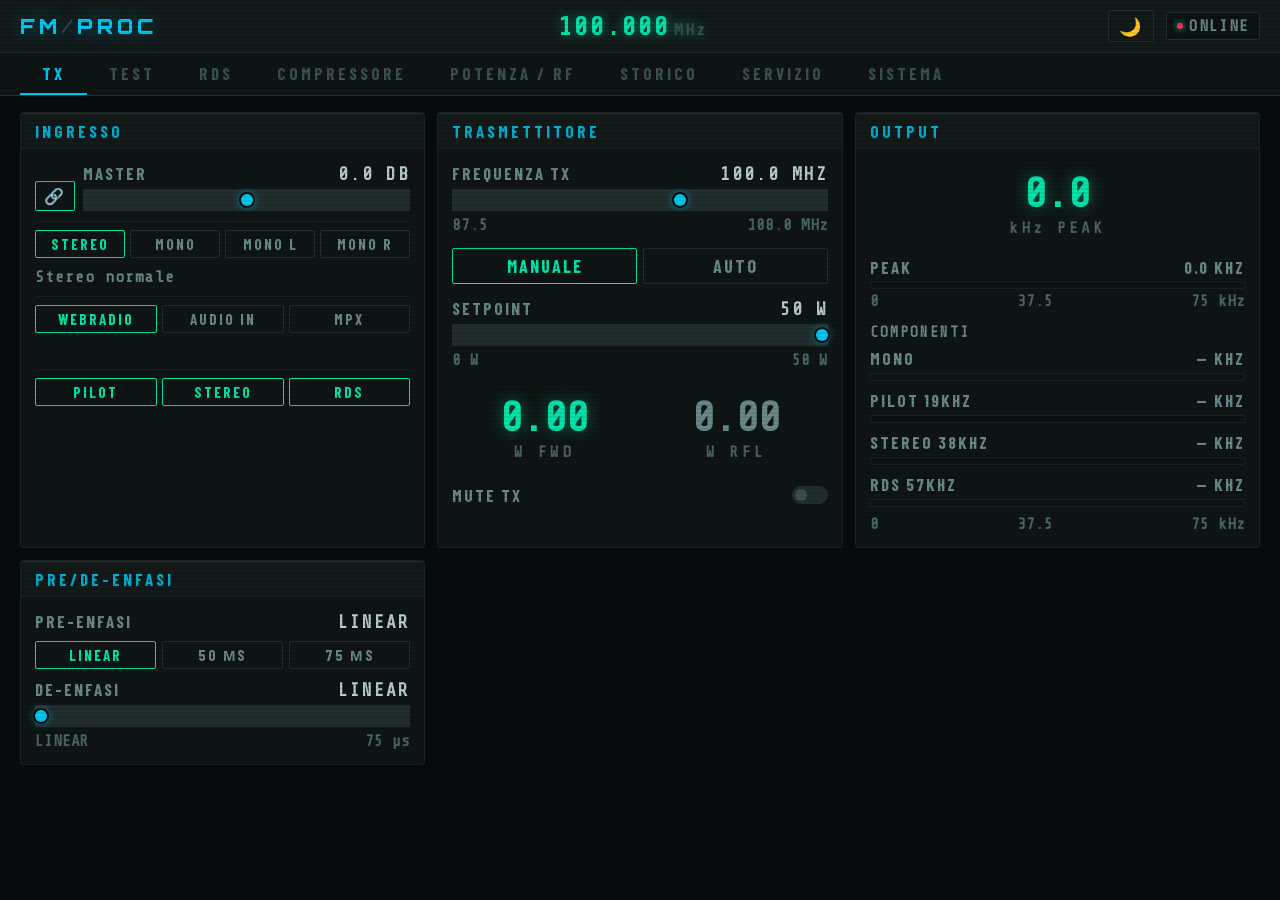
==== commit 6524d913: "feat: add deploy scripts, flowgraphs, auto-apply params, and doc update - deploy.sh: rsync + CMake b" ====
--- a/control/index.html
+++ b/control/index.html
@@ -71,6 +71,17 @@
         </div>
         <div style="font-family:var(--mono);font-size:16px;color:var(--text-mid);letter-spacing:1px" id="lbl-mono-mode">Stereo normale</div>
 
+        <!-- Sorgente Audio -->
+        <div style="display:flex;gap:5px;flex-wrap:wrap;border-top:1px solid var(--border);padding-top:8px">
+          <button id="btn-src-webradio" class="btn primary" style="flex:1;padding:4px 0;font-size:15px"
+                  onclick="selectSource('webradio')">WEBRADIO</button>
+          <button id="btn-src-audioin"  class="btn"         style="flex:1;padding:4px 0;font-size:15px"
+                  onclick="selectSource('audioin')">AUDIO IN</button>
+          <button id="btn-src-mpx"      class="btn"         style="flex:1;padding:4px 0;font-size:15px"
+                  onclick="selectSource('mpx')">MPX</button>
+        </div>
+        <div id="src-log" style="font-family:var(--mono);font-size:15px;color:var(--text-mid);min-height:16px;letter-spacing:1px"></div>
+
         <!-- Componenti MPX -->
         <div style="display:flex;gap:5px;flex-wrap:wrap;border-top:1px solid var(--border);padding-top:8px">
           <button id="btn-pilot"  class="btn primary" style="flex:1;padding:4px 0;font-size:15px" onclick="toggleMpx('pilot')">PILOT</button>
@@ -187,6 +198,7 @@
 
 
   </div>
+
 </div>
 
 <!-- ════════════════════════════════════════ TAB INGRESSO ═══ -->
@@ -360,6 +372,7 @@
 
 
   </div>
+
 </div>
 
 <!-- ════════════════════════════════════════ TAB INGRESSO ═══ -->
@@ -779,7 +792,29 @@
                    oninput="onTxNom(+this.value)">
             <div class="range-ends"><span>1 W</span><span>500 W</span></div>
           </div>
-        <div style="margin-top:12px;font-family:var(--mono);font-size:15px;color:var(--text-dim)">
+        <!-- Configurazione sorgenti -->
+        <div class="sep-row col-span-3"><span>SORGENTI AUDIO</span></div>
+        <div class="ctrl-item">
+          <div class="ctrl-lbl">URL Webradio</div>
+          <input class="txt-input" id="cfg-url-webradio" type="url"
+                 value="http://nr9.newradio.it:9371/stream" placeholder="http://...">
+        </div>
+        <div class="ctrl-item">
+          <div class="ctrl-lbl">AUDIO IN device</div>
+          <input class="txt-input" id="cfg-dev-audioin" type="text"
+                 value="hw:0,0" placeholder="hw:0,0">
+        </div>
+        <div class="ctrl-item">
+          <div class="ctrl-lbl">MPX device</div>
+          <input class="txt-input" id="cfg-dev-mpx" type="text"
+                 value="hw:1,0" placeholder="hw:1,0">
+        </div>
+        <div class="col-span-3" style="display:flex;gap:8px">
+          <button class="btn primary" onclick="srcCfgSave()" style="flex:1">💾 Salva configurazione sorgenti</button>
+        </div>
+
+        <div class="sep-row col-span-3"><span>IMPIANTO</span></div>
+        <div style="margin-top:12px;font-family:var(--mono);font-size:15px;color:var(--text-dim);grid-column:1/-1">
           ⚠ Parametri da impostare una sola volta all'installazione. Salvare in EEPROM dopo la modifica.
         </div>
       </div>
